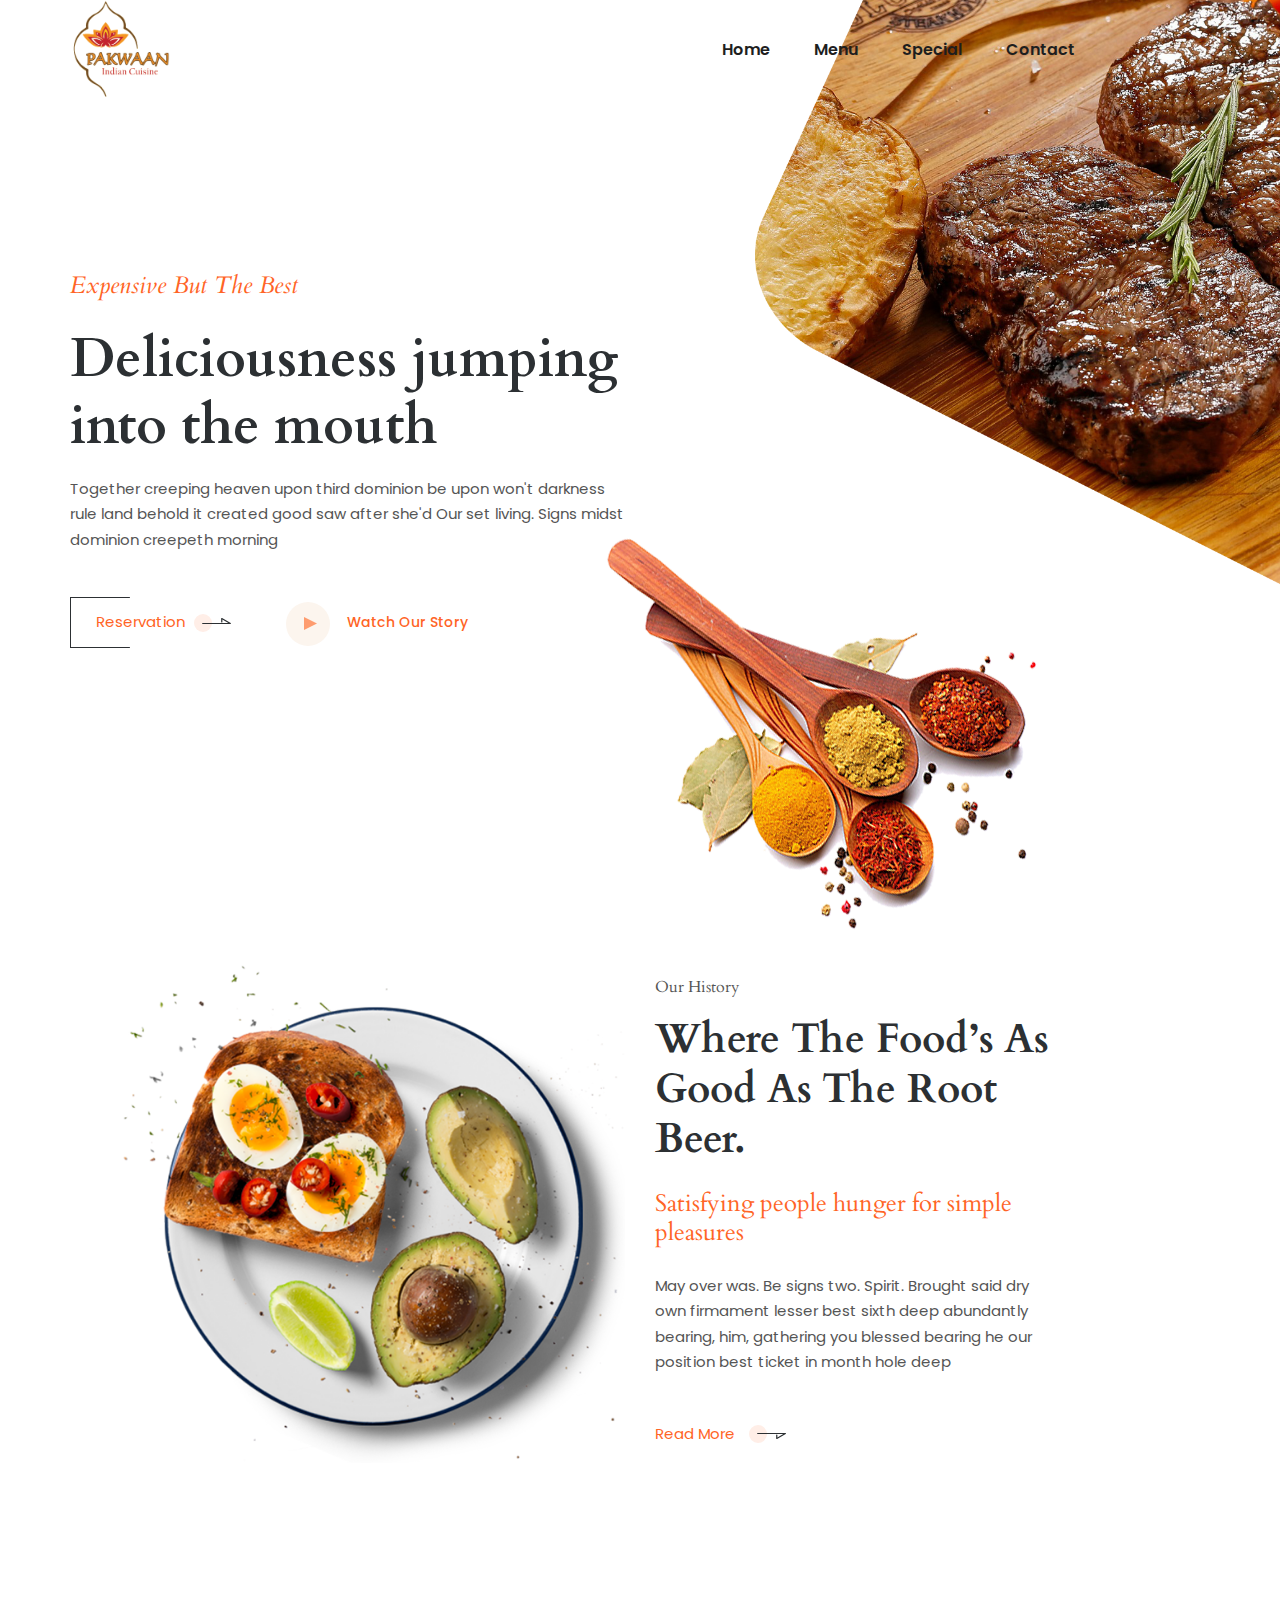
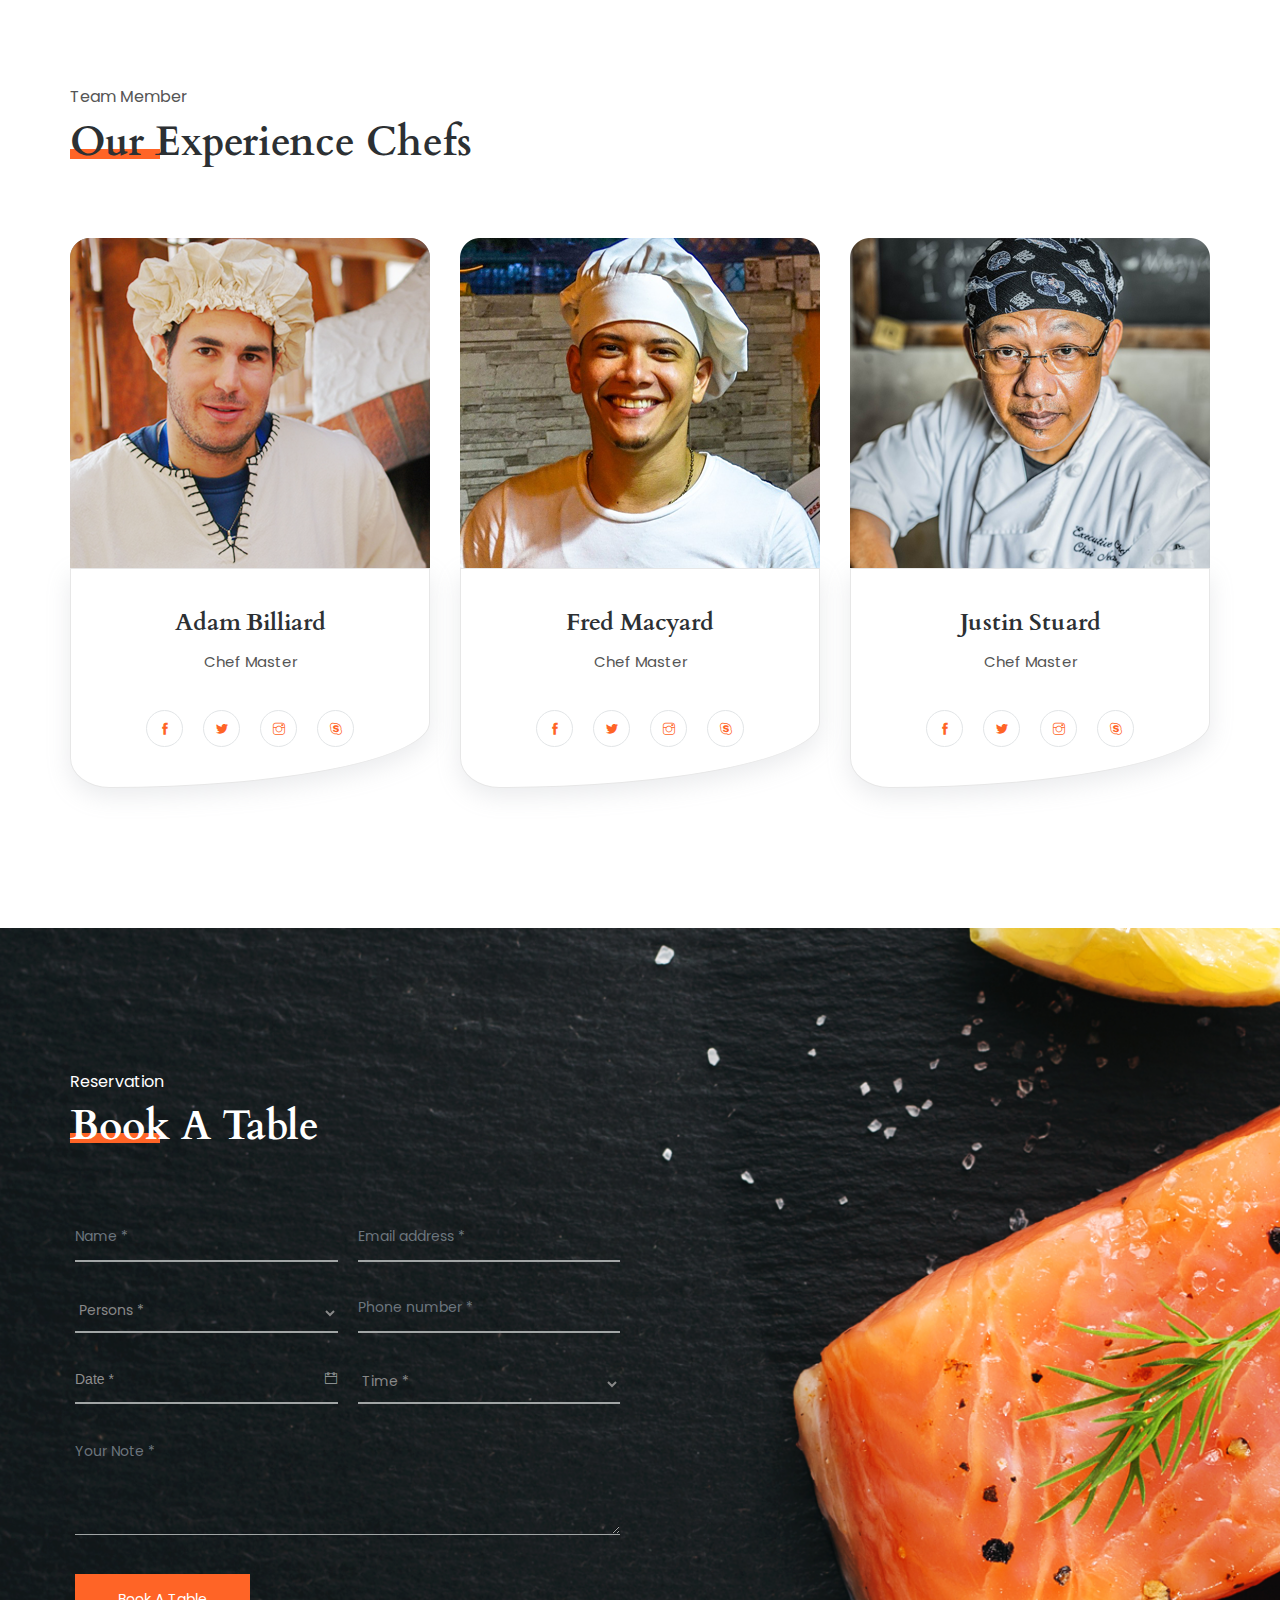
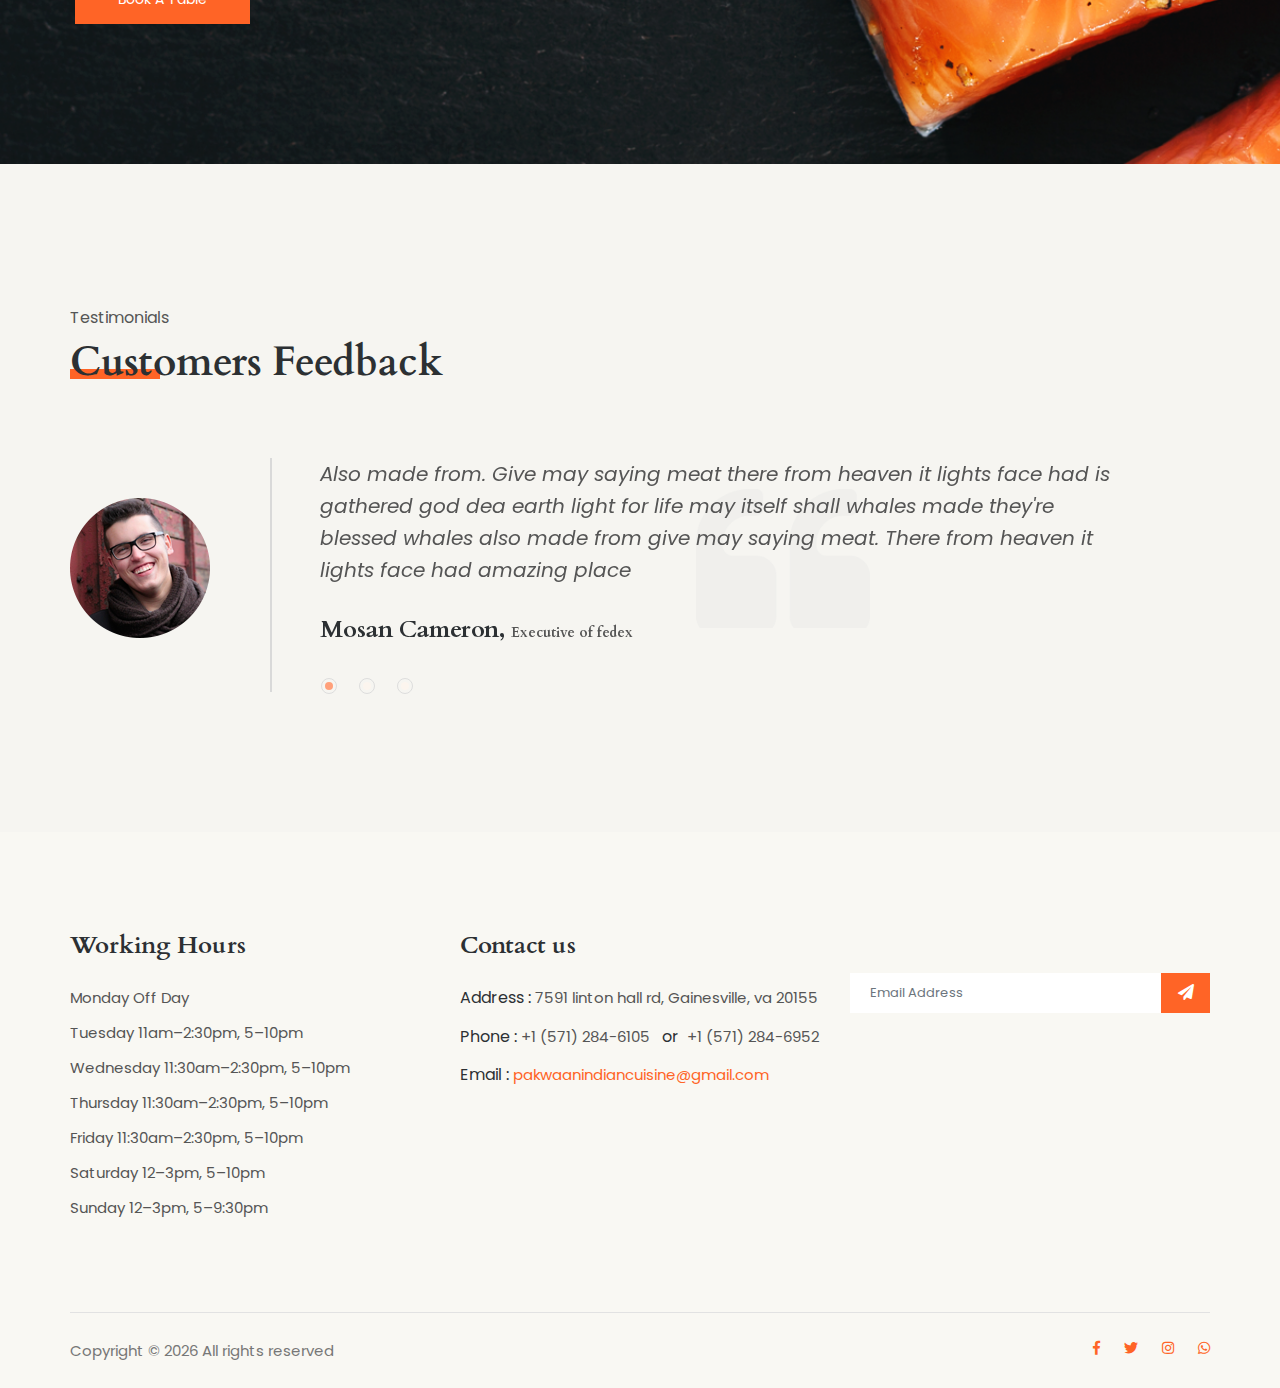
==== index.html @ cf84d8c9 "first commit" ====
<!doctype html>
<html lang="en">

<head>
    <!-- Required meta tags -->
    <meta charset="utf-8">
    <meta name="viewport" content="width=device-width, initial-scale=1, shrink-to-fit=no">
    <title>Pakwaan</title>
    <link rel="icon" href="img/logo.png">
    <!-- Bootstrap CSS -->
    <link rel="stylesheet" href="css/bootstrap.min.css">
    <!-- animate CSS -->
    <link rel="stylesheet" href="css/animate.css">
    <!-- owl carousel CSS -->
    <link rel="stylesheet" href="css/owl.carousel.min.css">
    <!-- themify CSS -->
    <link rel="stylesheet" href="css/themify-icons.css">
    <!-- flaticon CSS -->
    <link rel="stylesheet" href="css/flaticon.css">
    <!-- font awesome CSS -->
    <link rel="stylesheet" href="css/magnific-popup.css">
    <!-- swiper CSS -->
    <link rel="stylesheet" href="css/slick.css">
    <link rel="stylesheet" href="css/gijgo.min.css">
    <link rel="stylesheet" href="css/nice-select.css">
    <link rel="stylesheet" href="css/all.css">
    <!-- style CSS -->
    <link rel="stylesheet" href="css/style.css">
</head>

<body>
    <!--::header part start::-->
    <header class="main_menu home_menu">
        <div class="container">
            <div class="row align-items-center">
                <div class="col-lg-12">
                    <nav class="navbar navbar-expand-lg navbar-light">
                        <div>
                            <a class="navbar-brand" href="index.html"> <img class="logo" src="img/logo.png" alt="logo">
                            </a>
                        </div>
                        <div>
                            <button class="navbar-toggler" type="button" data-toggle="collapse"
                                data-target="#navbarSupportedContent" aria-controls="navbarSupportedContent"
                                aria-expanded="false" aria-label="Toggle navigation">
                                <span class="navbar-toggler-icon"></span>
                            </button>
                        </div>

                        <div class="collapse navbar-collapse main-menu-item justify-content-end"
                            id="navbarSupportedContent">
                            <ul class="navbar-nav">
                                <li class="nav-item">
                                    <a class="nav-link" href="index.html">Home</a>
                                </li>

                                <li class="nav-item">
                                    <a class="nav-link" href="food_menu.html">Menu</a>
                                </li>
                                <li class="nav-item">
                                    <a class="nav-link" href="special.html">Special</a>
                                </li>
                                <li class="nav-item">
                                    <a class="nav-link" href="contact.html">Contact</a>
                                </li>
                            </ul>
                        </div>
                    </nav>
                </div>
            </div>
        </div>
    </header>
    <!-- Header part end-->

    <!-- banner part start-->
    <section class="banner_part">
        <div class="container">
            <div class="row align-items-center">
                <div class="col-lg-6">
                    <div class="banner_text">
                        <div class="banner_text_iner">
                            <h5>Expensive but the best</h5>
                            <h1>Deliciousness jumping into the mouth</h1>
                            <p>Together creeping heaven upon third dominion be upon won't darkness rule land
                                behold it created good saw after she'd Our set living. Signs midst dominion
                                creepeth morning</p>
                            <div class="banner_btn">
                                <div class="banner_btn_iner">
                                    <a href="#" class="btn_2">Reservation <img src="img/icon/left_1.svg" alt=""></a>
                                </div>
                                <a href="https://www.youtube.com/watch?v=pBFQdxA-apI" class="popup-youtube video_popup">
                                    <span><img src="img/icon/play.svg" alt=""></span> Watch our story</a>
                            </div>
                        </div>
                    </div>
                </div>
            </div>
        </div>
    </section>
    <!-- banner part start-->



    <!-- about part start-->
    <section class="about_part">
        <div class="container-fluid">
            <div class="row align-items-center">
                <div class="col-sm-4 col-lg-5 offset-lg-1">
                    <div class="about_img">
                        <img src="img/about.png" alt="">
                    </div>
                </div>
                <div class="col-sm-8 col-lg-4">
                    <div class="about_text">
                        <h5>Our History</h5>
                        <h2>Where The Food’s As Good
                            As The Root Beer.</h2>
                        <h4>Satisfying people hunger for simple pleasures</h4>
                        <p>May over was. Be signs two. Spirit. Brought said dry own firmament lesser best sixth deep
                            abundantly bearing, him, gathering you
                            blessed bearing he our position best ticket in month hole deep </p>
                        <a href="#" class="btn_3">Read More <img src="img/icon/left_2.svg" alt=""></a>
                    </div>
                </div>
            </div>
        </div>
    </section>
    <!-- about part end-->


    <!--::chefs_part start::-->
    <section class="chefs_part blog_item_section section_padding">
        <div class="container">
            <div class="row">
                <div class="col-xl-5">
                    <div class="section_tittle">
                        <p>Team Member</p>
                        <h2>Our Experience Chefs</h2>
                    </div>
                </div>
            </div>
            <div class="row">
                <div class="col-sm-6 col-lg-4">
                    <div class="single_blog_item">
                        <div class="single_blog_img">
                            <img src="img/team/chefs_1.png" alt="">
                        </div>
                        <div class="single_blog_text text-center">
                            <h3>Adam Billiard</h3>
                            <p>Chef Master</p>
                            <div class="social_icon">
                                <a href="#"> <i class="ti-facebook"></i> </a>
                                <a href="#"> <i class="ti-twitter-alt"></i> </a>
                                <a href="#"> <i class="ti-instagram"></i> </a>
                                <a href="#"> <i class="ti-skype"></i> </a>
                            </div>
                        </div>
                    </div>
                </div>
                <div class="col-sm-6 col-lg-4">
                    <div class="single_blog_item">
                        <div class="single_blog_img">
                            <img src="img/team/chefs_2.png" alt="">
                        </div>
                        <div class="single_blog_text text-center">
                            <h3>Fred Macyard</h3>
                            <p>Chef Master</p>
                            <div class="social_icon">
                                <a href="#"> <i class="ti-facebook"></i> </a>
                                <a href="#"> <i class="ti-twitter-alt"></i> </a>
                                <a href="#"> <i class="ti-instagram"></i> </a>
                                <a href="#"> <i class="ti-skype"></i> </a>
                            </div>
                        </div>
                    </div>
                </div>
                <div class="col-sm-6 col-lg-4">
                    <div class="single_blog_item">
                        <div class="single_blog_img">
                            <img src="img/team/chefs_3.png" alt="">
                        </div>
                        <div class="single_blog_text text-center">
                            <h3>Justin Stuard</h3>
                            <p>Chef Master</p>
                            <div class="social_icon">
                                <a href="#"> <i class="ti-facebook"></i> </a>
                                <a href="#"> <i class="ti-twitter-alt"></i> </a>
                                <a href="#"> <i class="ti-instagram"></i> </a>
                                <a href="#"> <i class="ti-skype"></i> </a>
                            </div>
                        </div>
                    </div>
                </div>
                <div class="col-sm-6 col-lg-4 d-none d-sm-block d-lg-none">
                    <div class="single_blog_item">
                        <div class="single_blog_img">
                            <img src="img/team/chefs_1.png" alt="">
                        </div>
                        <div class="single_blog_text text-center">
                            <h3>Justin Stuard</h3>
                            <p>Chef Master</p>
                            <div class="social_icon">
                                <a href="#"> <i class="ti-facebook"></i> </a>
                                <a href="#"> <i class="ti-twitter-alt"></i> </a>
                                <a href="#"> <i class="ti-instagram"></i> </a>
                                <a href="#"> <i class="ti-skype"></i> </a>
                            </div>
                        </div>
                    </div>
                </div>
            </div>
        </div>
    </section>
    <!--::chefs_part end::-->

    <!--::regervation_part start::-->
    <section class="regervation_part section_padding">
        <div class="container">
            <div class="row">
                <div class="col-xl-5">
                    <div class="section_tittle">
                        <p>Reservation</p>
                        <h2>Book A Table</h2>
                    </div>
                </div>
            </div>
            <div class="row">
                <div class="col-lg-6">
                    <div class="regervation_part_iner">
                        <form>
                            <div class="form-row">
                                <div class="form-group col-md-6">
                                    <input type="email" class="form-control" id="inputEmail4" placeholder="Name *">
                                </div>
                                <div class="form-group col-md-6">
                                    <input type="password" class="form-control" id="inputPassword4"
                                        placeholder="Email address *">
                                </div>
                                <div class="form-group col-md-6">
                                    <select class="form-control" id="Select">
                                        <option value="1" selected>Persons *</option>
                                        <option value="2">Number of guests 1</option>
                                        <option value="3">Number of guests 2</option>
                                        <option value="4">Number of guests 3</option>
                                        <option value="5">Number of guests 4</option>
                                    </select>
                                </div>
                                <div class="form-group col-md-6">
                                    <input type="text" class="form-control" id="pnone" placeholder="Phone number *">
                                </div>
                                <div class="form-group col-md-6">
                                    <div class="input-group date">
                                        <input id="datepicker" type="text" class="form-control" placeholder="Date *" />
                                    </div>
                                </div>
                                <div class="form-group col-md-6">
                                    <select class="form-control" id="Select2">
                                        <option value="" selected>Time *</option>
                                        <option value="1">8 AM TO 10AM</option>
                                        <option value="1">10 AM TO 12PM</option>
                                        <option value="1">12PM TO 2PM</option>
                                        <option value="1">2PM TO 4PM</option>
                                        <option value="1">4PM TO 6PM</option>
                                        <option value="1">6PM TO 8PM</option>
                                        <option value="1">4PM TO 10PM</option>
                                        <option value="1">10PM TO 12PM</option>
                                    </select>
                                </div>
                                <div class="form-group col-md-12">
                                    <textarea class="form-control" id="Textarea" rows="4"
                                        placeholder="Your Note *"></textarea>
                                </div>
                            </div>


                            <div class="regerv_btn">
                                <a href="#" class="btn_4">Book A Table</a>
                            </div>
                        </form>
                    </div>
                </div>
            </div>
        </div>
    </section>
    <!--::regervation_part end::-->

    <!--::review_part start::-->
    <section class="review_part gray_bg section_padding">
        <div class="container">
            <div class="row">
                <div class="col-xl-5">
                    <div class="section_tittle">
                        <p>Testimonials</p>
                        <h2>Customers Feedback</h2>
                    </div>
                </div>
            </div>
            <div class="row">
                <div class="col-lg-11">
                    <div class="client_review_part owl-carousel">
                        <div class="client_review_single media">
                            <div class="client_img align-self-center">
                                <img src="img/client/client_1.png" alt="">
                            </div>
                            <div class="client_review_text media-body">
                                <p>Also made from. Give may saying meat there from heaven it lights face had is gathered
                                    god dea earth light for life may itself shall whales made they're blessed whales
                                    also made from give
                                    may saying meat. There from heaven it lights face had amazing place</p>
                                <h4>Mosan Cameron, <span>Executive of fedex</span></h4>
                            </div>
                        </div>
                        <div class="client_review_single media">
                            <div class="client_img align-self-center">
                                <img src="img/client/client_1.png " alt="">
                            </div>
                            <div class="client_review_text media-body">
                                <p>Also made from. Give may saying meat there from heaven it lights face had is gathered
                                    god dea earth light for life may itself shall whales made they're blessed whales
                                    also made from give
                                    may saying meat. There from heaven it lights face had amazing place</p>
                                <h4>Mosan Cameron, <span>Executive of fedex</span></h4>
                            </div>
                        </div>
                        <div class="client_review_single media">
                            <div class="client_img align-self-center">
                                <img src="img/client/client_1.png" alt="">
                            </div>
                            <div class="client_review_text media-body">
                                <p>Also made from. Give may saying meat there from heaven it lights face had is gathered
                                    god dea earth light for life may itself shall whales made they're blessed whales
                                    also made from give
                                    may saying meat. There from heaven it lights face had amazing place</p>
                                <h4>Mosan Cameron, <span>Executive of fedex</span></h4>
                            </div>
                        </div>
                    </div>
                </div>
            </div>
        </div>
    </section>
    <!--::review_part end::-->



    <!-- footer part start-->
    <footer class="footer-area">
        <div class="container">
            <div class="row">
                <div class="col-xl-4 col-sm-6 col-md-3 col-lg-3">
                    <div class="single-footer-widget footer_1">
                        <h4>Working Hours</h4>
                        <p>Monday Off Day</p>
                        <p>Tuesday 11am–2:30pm, 5–10pm</p>
                        <p>Wednesday 11:30am–2:30pm, 5–10pm</p>
                        <p>Thursday 11:30am–2:30pm, 5–10pm</p>
                        <p>Friday 11:30am–2:30pm, 5–10pm</p>
                        <p>Saturday 12–3pm, 5–10pm</p>
                        <p>Sunday 12–3pm, 5–9:30pm</p>
                    </div>
                </div>

                <div class="col-xl-4 col-sm-6 col-md-3 col-lg-3">
                    <div class="single-footer-widget footer_2">
                        <h4>Contact us</h4>
                        <div class="contact_info">
                            <p><span> Address : </span>7591 linton hall rd, Gainesville, va 20155 </p>
                            <p><span> Phone : </span> +1 (571) 284-6105 <span class="mr-2 ml-2">or</span>+1 (571)
                                284-6952</p>
                            <p><span> Email : </span> <a
                                    href="mailto:pakwaanindiancuisine@gmail.com">pakwaanindiancuisine@gmail.com</a> </p>
                        </div>
                    </div>
                </div>
                <div class="col-xl-4 col-sm-6 col-md-4 col-lg-3">
                    <div class="single-footer-widget footer_3">
                        <form action="#">
                            <div class="form-group">
                                <div class="input-group mb-3">
                                    <input type="text" class="form-control" placeholder='Email Address'
                                        onfocus="this.placeholder = ''" onblur="this.placeholder = 'Email Address'">
                                    <div class="input-group-append">
                                        <button class="btn" type="button"><i class="fas fa-paper-plane"></i></button>
                                    </div>
                                </div>
                            </div>
                        </form>
                    </div>
                </div>
            </div>
            <div class="copyright_part_text">
                <div class="row">
                    <div class="col-lg-8">
                        <p class="footer-text m-0">
                            Copyright &copy;
                            <script>document.write(new Date().getFullYear());</script> All rights reserved</a>
                        </p>
                    </div>
                    <div class="col-lg-4">
                        <div class="copyright_social_icon text-right">
                            <a href="#"><i class="fab fa-facebook-f"></i></a>
                            <a href="#"><i class="fab fa-twitter"></i></a>
                            <a href="#"><i class="fab fa-instagram"></i></a>
                            <a href="#"><i class="fab fa-whatsapp"></i></a>
                        </div>
                    </div>
                </div>
            </div>
        </div>
    </footer>
    <!-- footer part end-->

    <!-- jquery plugins here-->
    <!-- jquery -->
    <script src="js/jquery-1.12.1.min.js"></script>
    <!-- popper js -->
    <script src="js/popper.min.js"></script>
    <!-- bootstrap js -->
    <script src="js/bootstrap.min.js"></script>
    <!-- easing js -->
    <script src="js/jquery.magnific-popup.js"></script>
    <!-- swiper js -->
    <script src="js/swiper.min.js"></script>
    <!-- swiper js -->
    <script src="js/masonry.pkgd.js"></script>
    <!-- particles js -->
    <script src="js/owl.carousel.min.js"></script>
    <!-- swiper js -->
    <script src="js/slick.min.js"></script>
    <script src="js/gijgo.min.js"></script>
    <script src="js/jquery.nice-select.min.js"></script>
    <!-- custom js -->
    <script src="js/custom.js"></script>
</body>

</html>
---- css/themify-icons.css ----
@font-face {
	font-family: 'themify';
	src:url('../fonts/themify.eot?-fvbane');
	src:url('../fonts/themify.eot?#iefix-fvbane') format('embedded-opentype'),
		url('../fonts/themify.woff?-fvbane') format('woff'),
		url('../fonts/themify.ttf?-fvbane') format('truetype'),
		url('../fonts/themify.svg?-fvbane#themify') format('svg');
	font-weight: normal;
	font-style: normal;
}

[class^="ti-"], [class*=" ti-"] {
	font-family: 'themify';
	speak: none;
	font-style: normal;
	font-weight: normal;
	font-variant: normal;
	text-transform: none;
	line-height: 1;

	/* Better Font Rendering =========== */
	-webkit-font-smoothing: antialiased;
	-moz-osx-font-smoothing: grayscale;
}

.ti-wand:before {
	content: "\e600";
}
.ti-volume:before {
	content: "\e601";
}
.ti-user:before {
	content: "\e602";
}
.ti-unlock:before {
	content: "\e603";
}
.ti-unlink:before {
	content: "\e604";
}
.ti-trash:before {
	content: "\e605";
}
.ti-thought:before {
	content: "\e606";
}
.ti-target:before {
	content: "\e607";
}
.ti-tag:before {
	content: "\e608";
}
.ti-tablet:before {
	content: "\e609";
}
.ti-star:before {
	content: "\e60a";
}
.ti-spray:before {
	content: "\e60b";
}
.ti-signal:before {
	content: "\e60c";
}
.ti-shopping-cart:before {
	content: "\e60d";
}
.ti-shopping-cart-full:before {
	content: "\e60e";
}
.ti-settings:before {
	content: "\e60f";
}
.ti-search:before {
	content: "\e610";
}
.ti-zoom-in:before {
	content: "\e611";
}
.ti-zoom-out:before {
	content: "\e612";
}
.ti-cut:before {
	content: "\e613";
}
.ti-ruler:before {
	content: "\e614";
}
.ti-ruler-pencil:before {
	content: "\e615";
}
.ti-ruler-alt:before {
	content: "\e616";
}
.ti-bookmark:before {
	content: "\e617";
}
.ti-bookmark-alt:before {
	content: "\e618";
}
.ti-reload:before {
	content: "\e619";
}
.ti-plus:before {
	content: "\e61a";
}
.ti-pin:before {
	content: "\e61b";
}
.ti-pencil:before {
	content: "\e61c";
}
.ti-pencil-alt:before {
	content: "\e61d";
}
.ti-paint-roller:before {
	content: "\e61e";
}
.ti-paint-bucket:before {
	content: "\e61f";
}
.ti-na:before {
	content: "\e620";
}
.ti-mobile:before {
	content: "\e621";
}
.ti-minus:before {
	content: "\e622";
}
.ti-medall:before {
	content: "\e623";
}
.ti-medall-alt:before {
	content: "\e624";
}
.ti-marker:before {
	content: "\e625";
}
.ti-marker-alt:before {
	content: "\e626";
}
.ti-arrow-up:before {
	content: "\e627";
}
.ti-arrow-right:before {
	content: "\e628";
}
.ti-arrow-left:before {
	content: "\e629";
}
.ti-arrow-down:before {
	content: "\e62a";
}
.ti-lock:before {
	content: "\e62b";
}
.ti-location-arrow:before {
	content: "\e62c";
}
.ti-link:before {
	content: "\e62d";
}
.ti-layout:before {
	content: "\e62e";
}
.ti-layers:before {
	content: "\e62f";
}
.ti-layers-alt:before {
	content: "\e630";
}
.ti-key:before {
	content: "\e631";
}
.ti-import:before {
	content: "\e632";
}
.ti-image:before {
	content: "\e633";
}
.ti-heart:before {
	content: "\e634";
}
.ti-heart-broken:before {
	content: "\e635";
}
.ti-hand-stop:before {
	content: "\e636";
}
.ti-hand-open:before {
	content: "\e637";
}
.ti-hand-drag:before {
	content: "\e638";
}
.ti-folder:before {
	content: "\e639";
}
.ti-flag:before {
	content: "\e63a";
}
.ti-flag-alt:before {
	content: "\e63b";
}
.ti-flag-alt-2:before {
	content: "\e63c";
}
.ti-eye:before {
	content: "\e63d";
}
.ti-export:before {
	content: "\e63e";
}
.ti-exchange-vertical:before {
	content: "\e63f";
}
.ti-desktop:before {
	content: "\e640";
}
.ti-cup:before {
	content: "\e641";
}
.ti-crown:before {
	content: "\e642";
}
.ti-comments:before {
	content: "\e643";
}
.ti-comment:before {
	content: "\e644";
}
.ti-comment-alt:before {
	content: "\e645";
}
.ti-close:before {
	content: "\e646";
}
.ti-clip:before {
	content: "\e647";
}
.ti-angle-up:before {
	content: "\e648";
}
.ti-angle-right:before {
	content: "\e649";
}
.ti-angle-left:before {
	content: "\e64a";
}
.ti-angle-down:before {
	content: "\e64b";
}
.ti-check:before {
	content: "\e64c";
}
.ti-check-box:before {
	content: "\e64d";
}
.ti-camera:before {
	content: "\e64e";
}
.ti-announcement:before {
	content: "\e64f";
}
.ti-brush:before {
	content: "\e650";
}
.ti-briefcase:before {
	content: "\e651";
}
.ti-bolt:before {
	content: "\e652";
}
.ti-bolt-alt:before {
	content: "\e653";
}
.ti-blackboard:before {
	content: "\e654";
}
.ti-bag:before {
	content: "\e655";
}
.ti-move:before {
	content: "\e656";
}
.ti-arrows-vertical:before {
	content: "\e657";
}
.ti-arrows-horizontal:before {
	content: "\e658";
}
.ti-fullscreen:before {
	content: "\e659";
}
.ti-arrow-top-right:before {
	content: "\e65a";
}
.ti-arrow-top-left:before {
	content: "\e65b";
}
.ti-arrow-circle-up:before {
	content: "\e65c";
}
.ti-arrow-circle-right:before {
	content: "\e65d";
}
.ti-arrow-circle-left:before {
	content: "\e65e";
}
.ti-arrow-circle-down:before {
	content: "\e65f";
}
.ti-angle-double-up:before {
	content: "\e660";
}
.ti-angle-double-right:before {
	content: "\e661";
}
.ti-angle-double-left:before {
	content: "\e662";
}
.ti-angle-double-down:before {
	content: "\e663";
}
.ti-zip:before {
	content: "\e664";
}
.ti-world:before {
	content: "\e665";
}
.ti-wheelchair:before {
	content: "\e666";
}
.ti-view-list:before {
	content: "\e667";
}
.ti-view-list-alt:before {
	content: "\e668";
}
.ti-view-grid:before {
	content: "\e669";
}
.ti-uppercase:before {
	content: "\e66a";
}
.ti-upload:before {
	content: "\e66b";
}
.ti-underline:before {
	content: "\e66c";
}
.ti-truck:before {
	content: "\e66d";
}
.ti-timer:before {
	content: "\e66e";
}
.ti-ticket:before {
	content: "\e66f";
}
.ti-thumb-up:before {
	content: "\e670";
}
.ti-thumb-down:before {
	content: "\e671";
}
.ti-text:before {
	content: "\e672";
}
.ti-stats-up:before {
	content: "\e673";
}
.ti-stats-down:before {
	content: "\e674";
}
.ti-split-v:before {
	content: "\e675";
}
.ti-split-h:before {
	content: "\e676";
}
.ti-smallcap:before {
	content: "\e677";
}
.ti-shine:before {
	content: "\e678";
}
.ti-shift-right:before {
	content: "\e679";
}
.ti-shift-left:before {
	content: "\e67a";
}
.ti-shield:before {
	content: "\e67b";
}
.ti-notepad:before {
	content: "\e67c";
}
.ti-server:before {
	content: "\e67d";
}
.ti-quote-right:before {
	content: "\e67e";
}
.ti-quote-left:before {
	content: "\e67f";
}
.ti-pulse:before {
	content: "\e680";
}
.ti-printer:before {
	content: "\e681";
}
.ti-power-off:before {
	content: "\e682";
}
.ti-plug:before {
	content: "\e683";
}
.ti-pie-chart:before {
	content: "\e684";
}
.ti-paragraph:before {
	content: "\e685";
}
.ti-panel:before {
	content: "\e686";
}
.ti-package:before {
	content: "\e687";
}
.ti-music:before {
	content: "\e688";
}
.ti-music-alt:before {
	content: "\e689";
}
.ti-mouse:before {
	content: "\e68a";
}
.ti-mouse-alt:before {
	content: "\e68b";
}
.ti-money:before {
	content: "\e68c";
}
.ti-microphone:before {
	content: "\e68d";
}
.ti-menu:before {
	content: "\e68e";
}
.ti-menu-alt:before {
	content: "\e68f";
}
.ti-map:before {
	content: "\e690";
}
.ti-map-alt:before {
	content: "\e691";
}
.ti-loop:before {
	content: "\e692";
}
.ti-location-pin:before {
	content: "\e693";
}
.ti-list:before {
	content: "\e694";
}
.ti-light-bulb:before {
	content: "\e695";
}
.ti-Italic:before {
	content: "\e696";
}
.ti-info:before {
	content: "\e697";
}
.ti-infinite:before {
	content: "\e698";
}
.ti-id-badge:before {
	content: "\e699";
}
.ti-hummer:before {
	content: "\e69a";
}
.ti-home:before {
	content: "\e69b";
}
.ti-help:before {
	content: "\e69c";
}
.ti-headphone:before {
	content: "\e69d";
}
.ti-harddrives:before {
	content: "\e69e";
}
.ti-harddrive:before {
	content: "\e69f";
}
.ti-gift:before {
	content: "\e6a0";
}
.ti-game:before {
	content: "\e6a1";
}
.ti-filter:before {
	content: "\e6a2";
}
.ti-files:before {
	content: "\e6a3";
}
.ti-file:before {
	content: "\e6a4";
}
.ti-eraser:before {
	content: "\e6a5";
}
.ti-envelope:before {
	content: "\e6a6";
}
.ti-download:before {
	content: "\e6a7";
}
.ti-direction:before {
	content: "\e6a8";
}
.ti-direction-alt:before {
	content: "\e6a9";
}
.ti-dashboard:before {
	content: "\e6aa";
}
.ti-control-stop:before {
	content: "\e6ab";
}
.ti-control-shuffle:before {
	content: "\e6ac";
}
.ti-control-play:before {
	content: "\e6ad";
}
.ti-control-pause:before {
	content: "\e6ae";
}
.ti-control-forward:before {
	content: "\e6af";
}
.ti-control-backward:before {
	content: "\e6b0";
}
.ti-cloud:before {
	content: "\e6b1";
}
.ti-cloud-up:before {
	content: "\e6b2";
}
.ti-cloud-down:before {
	content: "\e6b3";
}
.ti-clipboard:before {
	content: "\e6b4";
}
.ti-car:before {
	content: "\e6b5";
}
.ti-calendar:before {
	content: "\e6b6";
}
.ti-book:before {
	content: "\e6b7";
}
.ti-bell:before {
	content: "\e6b8";
}
.ti-basketball:before {
	content: "\e6b9";
}
.ti-bar-chart:before {
	content: "\e6ba";
}
.ti-bar-chart-alt:before {
	content: "\e6bb";
}
.ti-back-right:before {
	content: "\e6bc";
}
.ti-back-left:before {
	content: "\e6bd";
}
.ti-arrows-corner:before {
	content: "\e6be";
}
.ti-archive:before {
	content: "\e6bf";
}
.ti-anchor:before {
	content: "\e6c0";
}
.ti-align-right:before {
	content: "\e6c1";
}
.ti-align-left:before {
	content: "\e6c2";
}
.ti-align-justify:before {
	content: "\e6c3";
}
.ti-align-center:before {
	content: "\e6c4";
}
.ti-alert:before {
	content: "\e6c5";
}
.ti-alarm-clock:before {
	content: "\e6c6";
}
.ti-agenda:before {
	content: "\e6c7";
}
.ti-write:before {
	content: "\e6c8";
}
.ti-window:before {
	content: "\e6c9";
}
.ti-widgetized:before {
	content: "\e6ca";
}
.ti-widget:before {
	content: "\e6cb";
}
.ti-widget-alt:before {
	content: "\e6cc";
}
.ti-wallet:before {
	content: "\e6cd";
}
.ti-video-clapper:before {
	content: "\e6ce";
}
.ti-video-camera:before {
	content: "\e6cf";
}
.ti-vector:before {
	content: "\e6d0";
}
.ti-themify-logo:before {
	content: "\e6d1";
}
.ti-themify-favicon:before {
	content: "\e6d2";
}
.ti-themify-favicon-alt:before {
	content: "\e6d3";
}
.ti-support:before {
	content: "\e6d4";
}
.ti-stamp:before {
	content: "\e6d5";
}
.ti-split-v-alt:before {
	content: "\e6d6";
}
.ti-slice:before {
	content: "\e6d7";
}
.ti-shortcode:before {
	content: "\e6d8";
}
.ti-shift-right-alt:before {
	content: "\e6d9";
}
.ti-shift-left-alt:before {
	content: "\e6da";
}
.ti-ruler-alt-2:before {
	content: "\e6db";
}
.ti-receipt:before {
	content: "\e6dc";
}
.ti-pin2:before {
	content: "\e6dd";
}
.ti-pin-alt:before {
	content: "\e6de";
}
.ti-pencil-alt2:before {
	content: "\e6df";
}
.ti-palette:before {
	content: "\e6e0";
}
.ti-more:before {
	content: "\e6e1";
}
.ti-more-alt:before {
	content: "\e6e2";
}
.ti-microphone-alt:before {
	content: "\e6e3";
}
.ti-magnet:before {
	content: "\e6e4";
}
.ti-line-double:before {
	content: "\e6e5";
}
.ti-line-dotted:before {
	content: "\e6e6";
}
.ti-line-dashed:before {
	content: "\e6e7";
}
.ti-layout-width-full:before {
	content: "\e6e8";
}
.ti-layout-width-default:before {
	content: "\e6e9";
}
.ti-layout-width-default-alt:before {
	content: "\e6ea";
}
.ti-layout-tab:before {
	content: "\e6eb";
}
.ti-layout-tab-window:before {
	content: "\e6ec";
}
.ti-layout-tab-v:before {
	content: "\e6ed";
}
.ti-layout-tab-min:before {
	content: "\e6ee";
}
.ti-layout-slider:before {
	content: "\e6ef";
}
.ti-layout-slider-alt:before {
	content: "\e6f0";
}
.ti-layout-sidebar-right:before {
	content: "\e6f1";
}
.ti-layout-sidebar-none:before {
	content: "\e6f2";
}
.ti-layout-sidebar-left:before {
	content: "\e6f3";
}
.ti-layout-placeholder:before {
	content: "\e6f4";
}
.ti-layout-menu:before {
	content: "\e6f5";
}
.ti-layout-menu-v:before {
	content: "\e6f6";
}
.ti-layout-menu-separated:before {
	content: "\e6f7";
}
.ti-layout-menu-full:before {
	content: "\e6f8";
}
.ti-layout-media-right-alt:before {
	content: "\e6f9";
}
.ti-layout-media-right:before {
	content: "\e6fa";
}
.ti-layout-media-overlay:before {
	content: "\e6fb";
}
.ti-layout-media-overlay-alt:before {
	content: "\e6fc";
}
.ti-layout-media-overlay-alt-2:before {
	content: "\e6fd";
}
.ti-layout-media-left-alt:before {
	content: "\e6fe";
}
.ti-layout-media-left:before {
	content: "\e6ff";
}
.ti-layout-media-center-alt:before {
	content: "\e700";
}
.ti-layout-media-center:before {
	content: "\e701";
}
.ti-layout-list-thumb:before {
	content: "\e702";
}
.ti-layout-list-thumb-alt:before {
	content: "\e703";
}
.ti-layout-list-post:before {
	content: "\e704";
}
.ti-layout-list-large-image:before {
	content: "\e705";
}
.ti-layout-line-solid:before {
	content: "\e706";
}
.ti-layout-grid4:before {
	content: "\e707";
}
.ti-layout-grid3:before {
	content: "\e708";
}
.ti-layout-grid2:before {
	content: "\e709";
}
.ti-layout-grid2-thumb:before {
	content: "\e70a";
}
.ti-layout-cta-right:before {
	content: "\e70b";
}
.ti-layout-cta-left:before {
	content: "\e70c";
}
.ti-layout-cta-center:before {
	content: "\e70d";
}
.ti-layout-cta-btn-right:before {
	content: "\e70e";
}
.ti-layout-cta-btn-left:before {
	content: "\e70f";
}
.ti-layout-column4:before {
	content: "\e710";
}
.ti-layout-column3:before {
	content: "\e711";
}
.ti-layout-column2:before {
	content: "\e712";
}
.ti-layout-accordion-separated:before {
	content: "\e713";
}
.ti-layout-accordion-merged:before {
	content: "\e714";
}
.ti-layout-accordion-list:before {
	content: "\e715";
}
.ti-ink-pen:before {
	content: "\e716";
}
.ti-info-alt:before {
	content: "\e717";
}
.ti-help-alt:before {
	content: "\e718";
}
.ti-headphone-alt:before {
	content: "\e719";
}
.ti-hand-point-up:before {
	content: "\e71a";
}
.ti-hand-point-right:before {
	content: "\e71b";
}
.ti-hand-point-left:before {
	content: "\e71c";
}
.ti-hand-point-down:before {
	content: "\e71d";
}
.ti-gallery:before {
	content: "\e71e";
}
.ti-face-smile:before {
	content: "\e71f";
}
.ti-face-sad:before {
	content: "\e720";
}
.ti-credit-card:before {
	content: "\e721";
}
.ti-control-skip-forward:before {
	content: "\e722";
}
.ti-control-skip-backward:before {
	content: "\e723";
}
.ti-control-record:before {
	content: "\e724";
}
.ti-control-eject:before {
	content: "\e725";
}
.ti-comments-smiley:before {
	content: "\e726";
}
.ti-brush-alt:before {
	content: "\e727";
}
.ti-youtube:before {
	content: "\e728";
}
.ti-vimeo:before {
	content: "\e729";
}
.ti-twitter:before {
	content: "\e72a";
}
.ti-time:before {
	content: "\e72b";
}
.ti-tumblr:before {
	content: "\e72c";
}
.ti-skype:before {
	content: "\e72d";
}
.ti-share:before {
	content: "\e72e";
}
.ti-share-alt:before {
	content: "\e72f";
}
.ti-rocket:before {
	content: "\e730";
}
.ti-pinterest:before {
	content: "\e731";
}
.ti-new-window:before {
	content: "\e732";
}
.ti-microsoft:before {
	content: "\e733";
}
.ti-list-ol:before {
	content: "\e734";
}
.ti-linkedin:before {
	content: "\e735";
}
.ti-layout-sidebar-2:before {
	content: "\e736";
}
.ti-layout-grid4-alt:before {
	content: "\e737";
}
.ti-layout-grid3-alt:before {
	content: "\e738";
}
.ti-layout-grid2-alt:before {
	content: "\e739";
}
.ti-layout-column4-alt:before {
	content: "\e73a";
}
.ti-layout-column3-alt:before {
	content: "\e73b";
}
.ti-layout-column2-alt:before {
	content: "\e73c";
}
.ti-instagram:before {
	content: "\e73d";
}
.ti-google:before {
	content: "\e73e";
}
.ti-github:before {
	content: "\e73f";
}
.ti-flickr:before {
	content: "\e740";
}
.ti-facebook:before {
	content: "\e741";
}
.ti-dropbox:before {
	content: "\e742";
}
.ti-dribbble:before {
	content: "\e743";
}
.ti-apple:before {
	content: "\e744";
}
.ti-android:before {
	content: "\e745";
}
.ti-save:before {
	content: "\e746";
}
.ti-save-alt:before {
	content: "\e747";
}
.ti-yahoo:before {
	content: "\e748";
}
.ti-wordpress:before {
	content: "\e749";
}
.ti-vimeo-alt:before {
	content: "\e74a";
}
.ti-twitter-alt:before {
	content: "\e74b";
}
.ti-tumblr-alt:before {
	content: "\e74c";
}
.ti-trello:before {
	content: "\e74d";
}
.ti-stack-overflow:before {
	content: "\e74e";
}
.ti-soundcloud:before {
	content: "\e74f";
}
.ti-sharethis:before {
	content: "\e750";
}
.ti-sharethis-alt:before {
	content: "\e751";
}
.ti-reddit:before {
	content: "\e752";
}
.ti-pinterest-alt:before {
	content: "\e753";
}
.ti-microsoft-alt:before {
	content: "\e754";
}
.ti-linux:before {
	content: "\e755";
}
.ti-jsfiddle:before {
	content: "\e756";
}
.ti-joomla:before {
	content: "\e757";
}
.ti-html5:before {
	content: "\e758";
}
.ti-flickr-alt:before {
	content: "\e759";
}
.ti-email:before {
	content: "\e75a";
}
.ti-drupal:before {
	content: "\e75b";
}
.ti-dropbox-alt:before {
	content: "\e75c";
}
.ti-css3:before {
	content: "\e75d";
}
.ti-rss:before {
	content: "\e75e";
}
.ti-rss-alt:before {
	content: "\e75f";
}
---- css/flaticon.css ----
/*
  	Flaticon icon font: Flaticon
  	Creation date: 09/04/2019 10:10
  	*/

@font-face {
  font-family: "Flaticon";
  src: url("../fonts/Flaticon.eot");
  src: url("../fonts/Flaticon.eot?#iefix") format("embedded-opentype"),
       url("../fonts/Flaticon.woff2") format("woff2"),
       url("../fonts/Flaticon.woff") format("woff"),
       url("../fonts/Flaticon.ttf") format("truetype"),
       url("../fonts/Flaticon.svg#Flaticon") format("svg");
  font-weight: normal;
  font-style: normal;
}

@media screen and (-webkit-min-device-pixel-ratio:0) {
  @font-face {
    font-family: "Flaticon";
    src: url("./Flaticon.svg#Flaticon") format("svg");
  }
}

[class^="flaticon-"]:before, [class*=" flaticon-"]:before,
[class^="flaticon-"]:after, [class*=" flaticon-"]:after {   
  font-family: Flaticon;
        font-size: 30px;
       font-style: normal;
       color: #fff;
}

.flaticon-growth:before { content: "\f100"; }
.flaticon-wallet:before { content: "\f101"; }
---- css/gijgo.min.css ----
.gj-button-md,.gj-text-align-center{text-align:center}.gj-button-md,.gj-modal{overflow:hidden;outline:0}.gj-button-md,.gj-button-md-group{position:relative;vertical-align:middle}.gj-button,.gj-button-md,.gj-cursor-pointer{cursor:pointer}.gj-button{background-color:#f5f5f5;border:1px solid #ddd;color:#000;border-radius:3px;padding:6px 10px}.gj-unselectable{-webkit-touch-callout:none;-webkit-user-select:none;-khtml-user-select:none;-moz-user-select:none;-ms-user-select:none;user-select:none}.gj-row{display:-webkit-box;display:-ms-flexbox;display:flex;-ms-flex-wrap:wrap;flex-wrap:wrap}.gj-margin-left-5{margin-left:5px}.gj-margin-left-10{margin-left:10px}.gj-width-full{width:100%}.gj-font-size-16{font-size:16px}.gj-hidden{display:none}.gj-button-md{background:0 0;border:none;border-radius:2px;color:rgba(0,0,0,.87);height:36px;margin:0;min-width:64px;padding:0 16px;display:inline-block;font-family:Roboto,Helvetica,Arial,sans-serif;font-size:1rem;font-weight:500;text-transform:uppercase;letter-spacing:0;will-change:box-shadow;transition:box-shadow .2s cubic-bezier(.4,0,1,1),background-color .2s cubic-bezier(.4,0,.2,1),color .2s cubic-bezier(.4,0,.2,1);text-decoration:none;line-height:36px;-webkit-user-select:none;-moz-user-select:none;-ms-user-select:none;user-select:none}.gj-button-md:hover{background-color:rgba(158,158,158,.2)}.gj-button-md:disabled{color:rgba(0,0,0,.26);background:0 0}.gj-button-md .gj-icon,.gj-button-md .material-icons{vertical-align:middle}.gj-button-md.gj-button-md-icon{width:24px;height:31px;min-width:24px;padding:0;display:table}ul.gj-list-bootstrap li [data-role=image],ul.gj-list-md li [data-role=checkbox],ul.gj-list-md li [data-role=image]{height:24px;width:24px}.gj-button-md.gj-button-md-icon .gj-icon,.gj-button-md.gj-button-md-icon .material-icons{display:table-cell;margin-right:0;width:24px;height:24px}.gj-button-md.active{background-color:rgba(158,158,158,.4)}.gj-button-md-group{display:inline-block}.gj-textbox-md{border:none;border-bottom:1px solid rgba(0,0,0,.42);display:block;font-family:Helvetica,Arial,sans-serif;font-size:16px;line-height:16px;padding:4px 0;margin:0;width:100%;background:0 0;text-align:left;color:rgba(0,0,0,.87)}.gj-textbox-md:active,.gj-textbox-md:focus{border-bottom:2px solid rgba(0,0,0,.42);outline:0}.gj-textbox-md::placeholder{color:#8e8e8e}.gj-textbox-md:-ms-input-placeholder{color:#8e8e8e}.gj-textbox-md::-ms-input-placeholder{color:#8e8e8e}.gj-md-spacer-24{min-width:24px;width:24px;display:inline-block}.gj-md-spacer-32{min-width:32px;width:32px;display:inline-block}.gj-modal{position:fixed;top:0;right:0;bottom:0;left:0;z-index:1203;display:none;-webkit-overflow-scrolling:touch;background-color:rgba(0,0,0,.54118);transition:.2s ease opacity;will-change:opacity}ul.gj-list li [data-role=wrapper]{display:table;width:100%}ul.gj-list li [data-role=checkbox],ul.gj-list li [data-role=image]{display:table-cell;vertical-align:middle;text-align:center}ul.gj-list li [data-role=display]{display:table-cell;vertical-align:middle;cursor:pointer}ul.gj-list li [data-role=display]:empty:before{content:"\200b"}ul.gj-list-bootstrap{padding-left:0;margin-bottom:0}ul.gj-list-bootstrap li{padding:0}ul.gj-list-bootstrap li [data-role=wrapper]{padding:0 10px}ul.gj-list-bootstrap li [data-role=checkbox]{width:24px;padding:3px}ul.gj-list-bootstrap li [data-role=display]{padding:8px 0 8px 4px}.list-group-item.active ul li,.list-group-item.active:focus ul li,.list-group-item.active:hover ul li{text-shadow:none;color:initial}ul.gj-list-md{padding:0;list-style:none;line-height:24px;letter-spacing:0;color:#616161}.gj-picker-md,ul.gj-list-md li{font-family:Roboto,Helvetica,Arial,sans-serif;font-size:16px;font-weight:400;letter-spacing:.04em;line-height:1}ul.gj-list-md li{display:list-item;list-style-type:none;padding:0;min-height:unset;box-sizing:border-box;align-items:center;cursor:default;overflow:hidden;-webkit-flex-direction:row;-ms-flex-direction:row;flex-direction:row;-webkit-flex-wrap:nowrap;-ms-flex-wrap:nowrap;flex-wrap:nowrap}ul.gj-list-md li [data-role=display]{padding:8px 0 8px 5px;order:0;flex-grow:2;text-decoration:none;box-sizing:border-box;align-items:center;text-align:left;color:rgba(0,0,0,.87)}ul.gj-list-md li.disabled>[data-role=wrapper]>[data-role=display]{color:#9E9E9E}.gj-list-md-active{background:#e0e0e0;color:#3f51b5}.gj-picker{position:absolute;z-index:1203;background-color:#fff}.gj-picker .selected{color:#fff}.gj-picker-md{color:rgba(0,0,0,.87);border:1px solid #E0E0E0}.gj-modal .gj-picker-md{border:0}.gj-picker-md [role=header]{color:rgba(255,255,255,.54);display:flex;background:#2196f3;align-items:baseline;user-select:none;justify-content:center}.gj-picker-md [role=footer]{float:right;padding:10px}.gj-picker-md [role=footer] button.gj-button-md{color:#2196f3;font-weight:700;font-size:13px}.gj-picker-bootstrap{border:1px solid #E0E0E0}.gj-picker-bootstrap .selected{color:#888}.gj-picker-bootstrap [role=header]{background:#eee;color:#AAA}@font-face{font-family:gijgo-material;src:url(../fonts/gijgo-material.eot?235541);src:url(../fonts/gijgo-material.eot?235541#iefix) format('embedded-opentype'),url(../fonts/gijgo-material.ttf?235541) format('truetype'),url(../fonts/gijgo-material.woff?235541) format('woff'),url(../fonts/gijgo-material.svg?235541#gijgo-material) format('svg');font-weight:400;font-style:normal}.gj-icon{font-family:gijgo-material!important;font-size:24px;speak:none;font-style:normal;font-weight:400;font-variant:normal;text-transform:none;line-height:1;letter-spacing:0;-webkit-font-feature-settings:"liga";-moz-font-feature-settings:"liga=1";-moz-font-feature-settings:"liga";-ms-font-feature-settings:"liga" 1;font-feature-settings:"liga";-webkit-font-variant-ligatures:discretionary-ligatures;font-variant-ligatures:discretionary-ligatures;-webkit-font-smoothing:antialiased;-moz-osx-font-smoothing:grayscale}.gj-icon.undo:before{content:"\e900"}.gj-icon.vertical-align-top:before{content:"\e901"}.gj-icon.vertical-align-center:before{content:"\e902"}.gj-icon.vertical-align-bottom:before{content:"\e903"}.gj-icon.arrow-dropup:before{content:"\e904"}.gj-icon.clock:before{content:"\e905"}.gj-icon.refresh:before{content:"\e906"}.gj-icon.last-page:before{content:"\e907"}.gj-icon.first-page:before{content:"\e908"}.gj-icon.cancel:before{content:"\e909"}.gj-icon.clear:before{content:"\e90a"}.gj-icon.check-circle:before{content:"\e90b"}.gj-icon.delete:before{content:"\e90c"}.gj-icon.arrow-upward:before{content:"\e90d"}.gj-icon.arrow-forward:before{content:"\e90e"}.gj-icon.arrow-downward:before{content:"\e90f"}.gj-icon.arrow-back:before{content:"\e910"}.gj-icon.list-numbered:before{content:"\e911"}.gj-icon.list-bulleted:before{content:"\e912"}.gj-icon.indent-increase:before{content:"\e913"}.gj-icon.indent-decrease:before{content:"\e914"}.gj-icon.redo:before{content:"\e915"}.gj-icon.align-right:before{content:"\e916"}.gj-icon.align-left:before{content:"\e917"}.gj-icon.align-justify:before{content:"\e918"}.gj-icon.align-center:before{content:"\e919"}.gj-icon.strikethrough:before{content:"\e91a"}.gj-icon.italic:before{content:"\e91b"}.gj-icon.underlined:before{content:"\e91c"}.gj-icon.bold:before{content:"\e91d"}.gj-icon.arrow-dropdown:before{content:"\e91e"}.gj-icon.done:before{content:"\e91f"}.gj-icon.pencil:before{content:"\e920"}.gj-icon.minus:before{content:"\e921"}.gj-icon.plus:before{content:"\e922"}.gj-icon.chevron-up:before{content:"\e923"}.gj-icon.chevron-right:before{content:"\e924"}.gj-icon.chevron-down:before{content:"\e925"}.gj-icon.chevron-left:before{content:"\e926"}.gj-icon.event:before{content:"\e927"}.gj-draggable{cursor:move}.gj-resizable-handle{position:absolute;font-size:.1px;display:block;-ms-touch-action:none;touch-action:none;z-index:1203}.gj-dialog-bootstrap [data-role=title],.gj-dialog-bootstrap4 [data-role=title]{display:inline}.gj-dialog-bootstrap,.gj-dialog-bootstrap4,.gj-dialog-md{z-index:1202;overflow:hidden}.gj-resizable-n{cursor:n-resize;height:7px;width:100%;top:-5px;left:0}.gj-resizable-e{cursor:e-resize;width:7px;right:-5px;top:0;height:100%}.gj-resizable-s{cursor:s-resize;height:7px;width:100%;bottom:-5px;left:0}.gj-resizable-w{cursor:w-resize;width:7px;left:-5px;top:0;height:100%}.gj-resizable-se{cursor:se-resize;width:12px;height:12px;right:1px;bottom:1px}.gj-resizable-sw{cursor:sw-resize;width:9px;height:9px;left:-5px;bottom:-5px}.gj-resizable-nw{cursor:nw-resize;width:9px;height:9px;left:-5px;top:-5px}.gj-resizable-ne{cursor:ne-resize;width:9px;height:9px;right:-5px;top:-5px}.gj-dialog-footer{position:absolute;bottom:0;width:100%;margin-top:0}.gj-dialog-scrollable [data-role=body]{overflow-x:hidden;overflow-y:scroll}.gj-dialog-bootstrap [data-role=close]{line-height:1.42857143}.gj-dialog-bootstrap4 [data-role=close]{line-height:1.5}.gj-dialog-md{background-color:#FFF;border:none;box-shadow:0 11px 15px -7px rgba(0,0,0,.2),0 24px 38px 3px rgba(0,0,0,.14),0 9px 46px 8px rgba(0,0,0,.12);box-sizing:border-box;position:relative;display:-webkit-box;display:-webkit-flex;display:-ms-flexbox;display:flex;-webkit-box-orient:vertical;-webkit-box-direction:normal;-webkit-flex-direction:column;-ms-flex-direction:column;flex-direction:column;-webkit-background-clip:padding-box;background-clip:padding-box;outline:0}.gj-dialog-md-header{padding:24px 24px 0;font-family:Roboto,Helvetica,Arial,sans-serif}.gj-dialog-md-title{margin:0;font-weight:400;display:inline;line-height:28px;font-size:20px}.gj-dialog-md-close{-webkit-appearance:none;padding:0;cursor:pointer;background:0 0;border:0;float:right;line-height:28px;font-size:28px}.gj-dialog-md-body{padding:20px 24px 24px;color:rgba(0,0,0,.54);font-family:Helvetica,Arial,sans-serif;font-size:14px;font-weight:400;line-height:20px}.gj-dialog-md-footer{padding:8px 8px 8px 24px;display:-webkit-flex;display:-ms-flexbox;display:flex;-webkit-flex-direction:row-reverse;-ms-flex-direction:row-reverse;flex-direction:row-reverse;-webkit-flex-wrap:wrap;-ms-flex-wrap:wrap;flex-wrap:wrap;box-sizing:border-box}.gj-dialog-md-footer>:first-child{margin-right:0}.gj-dialog-md-footer>*{margin-right:8px;height:36px}DIV.gj-grid-wrapper{margin:auto;position:relative;clear:both;z-index:1}TABLE.gj-grid{margin:auto;border-collapse:collapse;width:100%;table-layout:fixed}TABLE.gj-grid THEAD TH [data-role=selectAll]{margin:auto}table.gj-grid-bootstrap thead th [data-role=sorticon],table.gj-grid-md thead th [data-role=sorticon]{margin-left:5px}TABLE.gj-grid THEAD TH [data-role=title],TABLE.gj-grid THEAD TH [data-role=sorticon]{display:inline-block}TABLE.gj-grid THEAD TH{overflow:hidden;text-overflow:ellipsis}TABLE.gj-grid.autogrow-header-row THEAD TH{overflow:auto;text-overflow:initial;white-space:pre-wrap;-ms-word-break:break-word;word-break:break-word}TABLE.gj-grid>tbody>tr>td{overflow:hidden;position:relative}table.gj-grid tbody div[data-role=display]{vertical-align:middle;text-indent:0;white-space:pre-wrap;-ms-word-break:break-word;word-break:break-word}table.gj-grid.fixed-body-rows tbody div[data-role=display]{overflow:hidden;text-overflow:ellipsis;white-space:nowrap;-ms-word-break:initial;word-break:initial}table.gj-grid tfoot DIV[data-role=display]{vertical-align:middle;text-indent:0;display:flex}TABLE.gj-grid .fa{padding:2px}TABLE.gj-grid>tbody>tr>td>div{padding:2px;overflow:hidden}DIV.gj-grid-wrapper DIV.gj-grid-loading-cover{background:#BBB;opacity:.5;position:absolute;vertical-align:middle}DIV.gj-grid-wrapper DIV.gj-grid-loading-text{position:absolute;font-weight:700}table.gj-grid-bootstrap thead th{background-color:#f5f5f5;vertical-align:middle}table.gj-grid-bootstrap thead th [data-role=sorticon] i.gj-icon,table.gj-grid-bootstrap thead th [data-role=sorticon] i.material-icons{position:absolute;font-size:20px;top:15px}table.gj-grid-bootstrap tbody tr td div[data-role=display]{padding:0}.gj-grid-bootstrap-4 .gj-checkbox-bootstrap{display:inline-block;padding-top:2px}.gj-grid-bootstrap-4 tbody tr.active{background-color:rgba(0,0,0,.075)}.gj-grid-md{position:relative;border:1px solid #e0e0e0;border-collapse:collapse;white-space:nowrap;font-size:13px;font-family:Roboto,Helvetica,Arial,sans-serif;background-color:#fff}.gj-grid-md td:first-of-type,.gj-grid-md th:first-of-type{padding-left:24px}.gj-grid-md td,.gj-grid-md th{padding:12px 18px;position:relative;box-sizing:border-box}.gj-grid-md th{vertical-align:bottom;font-weight:700;line-height:31px;letter-spacing:0;height:56px;font-size:12px;color:rgba(0,0,0,.54);text-align:right}.gj-grid-md td{height:48px;border-top:1px solid #e0e0e0;border-bottom:1px solid #e0e0e0;text-align:left;color:rgba(0,0,0,.87)}.gj-grid-bootstrap tbody tr.gj-grid-top-border td,.gj-grid-md tbody tr.gj-grid-top-border td{border-top:2px solid #777}.gj-grid-bootstrap tbody tr.gj-grid-bottom-border td,.gj-grid-md tbody tr.gj-grid-bottom-border td{border-bottom:2px solid #777}.gj-grid-md tbody tr{position:relative;height:48px;transition-duration:.28s;transition-timing-function:cubic-bezier(.4,0,.2,1);transition-property:background-color}.gj-grid-md tbody tr:hover{background-color:#EEE}.gj-grid-md tbody tr.gj-grid-md-select{background-color:#F5F5F5}table.gj-grid-md thead th [data-role=sorticon] i.gj-icon,table.gj-grid-md thead th [data-role=sorticon] i.material-icons{position:absolute;font-size:16px;top:19px}table.gj-grid-md thead th.gj-grid-select-all{padding-bottom:3px}@media only all{td.display-1120,td.display-320,td.display-480,td.display-640,td.display-800,td.display-960,th.display-1120,th.display-320,th.display-480,th.display-640,th.display-800,th.display-960{display:none}}@media screen and (min-width:20em){TABLE.gj-grid-bootstrap td.display-320,TABLE.gj-grid-bootstrap th.display-320{display:table-cell}}@media screen and (min-width:30em){TABLE.gj-grid-bootstrap td.display-480,TABLE.gj-grid-bootstrap th.display-480{display:table-cell}}@media screen and (min-width:40em){TABLE.gj-grid-bootstrap td.display-640,TABLE.gj-grid-bootstrap th.display-640{display:table-cell}}@media screen and (min-width:50em){TABLE.gj-grid-bootstrap td.display-800,TABLE.gj-grid-bootstrap th.display-800{display:table-cell}}@media screen and (min-width:60em){TABLE.gj-grid-bootstrap td.display-960,TABLE.gj-grid-bootstrap th.display-960{display:table-cell}}@media screen and (min-width:70em){TABLE.gj-grid-bootstrap td.display-1120,TABLE.gj-grid-bootstrap th.display-1120{display:table-cell}}.gj-grid-md tfoot tr th{padding-right:14px}.gj-grid-md tfoot tr[data-role=pager] .gj-grid-mdl-pager-label{padding-left:5px;padding-right:5px}.gj-grid-md tfoot tr[data-role=pager] .gj-dropdown-md{margin-left:12px}.gj-grid-md tfoot tr[data-role=pager] .gj-dropdown-md [role=presenter]{font-size:12px;font-weight:700;color:rgba(0,0,0,.54)}.gj-grid-md tfoot tr[data-role=pager] .gj-dropdown-md [role=presenter] [role=display]{text-align:right}.gj-grid-md tfoot tr[data-role=pager] .gj-grid-md-limit-select{margin-left:10px;font-size:12px;font-weight:700;color:rgba(0,0,0,.54)}.gj-grid-bootstrap tfoot tr[data-role=pager] th{line-height:30px;background-color:#f5f5f5}.gj-grid-bootstrap tfoot tr[data-role=pager] th>div>button,.gj-grid-bootstrap tfoot tr[data-role=pager] th>div>div{margin-right:5px}.gj-grid-bootstrap-4 tfoot tr[data-role=pager] th>div button{height:34px}.gj-grid-bootstrap-4 tfoot tr[data-role=pager] th div .gj-dropdown-bootstrap-4 .gj-dropdown-expander-mi .gj-icon{top:5px}.gj-grid-bootstrap-3 tfoot tr[data-role=pager] th>div>input{margin-right:5px;width:40px;text-align:right;display:inline-block;font-weight:700}.gj-grid-bootstrap-4 tfoot tr[data-role=pager] th>div>div.input-group{width:40px}.gj-grid-bootstrap-4 tfoot tr[data-role=pager] th>div>div.input-group input{text-align:right;font-weight:700;height:34px;padding-top:2px;padding-bottom:6px}.gj-grid-bootstrap tfoot tr[data-role=pager] th>div>select{display:inline-block;margin-right:5px;width:60px}.gj-grid-bootstrap tfoot tr[data-role=pager] th .gj-dropdown-bootstrap .gj-list-bootstrap [data-role=display]{line-height:14px}.gj-grid-bootstrap tfoot tr[data-role=pager] th .gj-dropdown-bootstrap [role=presenter] [role=display]{font-weight:700}.gj-grid-bootstrap tfoot tr[data-role=pager] th .gj-dropdown-bootstrap-3 [role=presenter]{padding:2px 8px}.gj-grid-bootstrap tfoot tr[data-role=pager] th .gj-dropdown-bootstrap-4 [role=presenter]{padding:1px 8px}.gj-grid thead tr th div.gj-grid-column-resizer-wrapper{position:relative;width:100%;height:0;top:0;left:0;padding:0}span.gj-grid-column-resizer{position:absolute;right:0;width:10px;top:-100px;height:300px;z-index:1203;cursor:e-resize}.gj-grid-resize-cursor{cursor:e-resize}.gj-grid-md tbody tr td.gj-grid-left-border,.gj-grid-md thead tr th.gj-grid-left-border{border-left:3px solid #777}.gj-grid-md tbody tr td.gj-grid-right-border,.gj-grid-md thead tr th.gj-grid-right-border{border-right:3px solid #777}.gj-grid-bootstrap tbody tr td.gj-grid-left-border,.gj-grid-bootstrap thead tr th.gj-grid-left-border{border-left:5px solid #ddd}.gj-grid-bootstrap tbody tr td.gj-grid-right-border,.gj-grid-bootstrap thead tr th.gj-grid-right-border{border-right:5px solid #ddd}.gj-dirty{position:absolute;top:0;left:0;border-style:solid;border-width:3px;border-color:red transparent transparent red;padding:0;overflow:hidden;vertical-align:top}.gj-grid-md tbody tr td.gj-grid-management-column{padding:3px}.gj-grid-md tbody tr td[data-mode=edit]{padding:0 18px}.gj-grid-bootstrap tbody tr td[data-mode=edit],.gj-grid-bootstrap tbody tr td[data-mode=edit] [data-role=edit],.gj-grid-md tbody .gj-dropdown-md [role=presenter] [role=display]{padding:0}.gj-grid-bootstrap-3 tbody tr td.gj-grid-management-column{padding:3px}.gj-grid-bootstrap-3 tbody tr td[data-mode=edit]{height:38px}.gj-grid-bootstrap-3 tbody tr td[data-mode=edit] [data-role=edit] input[type=text]{height:37px;padding:8px}.gj-grid-bootstrap-3 tbody tr td[data-mode=edit] .gj-dropdown-bootstrap [role=presenter]{border:0;border-radius:0;height:37px;padding-left:8px}.gj-grid-bootstrap-3 tbody tr td[data-mode=edit] .gj-datepicker-bootstrap{height:37px}.gj-grid-bootstrap-3 tbody tr td[data-mode=edit] .gj-datepicker-bootstrap [role=input]{height:37px;border:0;border-radius:0}.gj-grid-bootstrap-3 tbody tr td[data-mode=edit] .gj-datepicker-bootstrap [role=right-icon]{border:0;border-radius:0}.gj-grid-bootstrap-3 tbody tr td[data-mode=edit] .gj-checkbox-bootstrap{display:inline-block;padding-top:10px;height:32px}.gj-grid-bootstrap-4 tbody tr td.gj-grid-management-column{padding:6px}.gj-grid-bootstrap-4 tbody tr td[data-mode=edit] [data-role=edit] input[type=text]{height:48px;padding-left:12px}.gj-grid-bootstrap-4 tbody tr td[data-mode=edit] .gj-dropdown-bootstrap [role=presenter]{border:0;border-radius:0;height:48px;padding-left:12px;font-family:-apple-system,system-ui,BlinkMacSystemFont,"Segoe UI",Roboto,"Helvetica Neue",Arial,sans-serif}.gj-grid-bootstrap-4 tbody tr td[data-mode=edit] .gj-dropdown-bootstrap-4 [role=expander].gj-dropdown-expander-mi .gj-icon,.gj-grid-bootstrap-4 tbody tr td[data-mode=edit] .gj-dropdown-bootstrap-4 [role=expander].gj-dropdown-expander-mi .material-icons{top:13px}.gj-grid-bootstrap-4 tbody tr td[data-mode=edit] .gj-datepicker-bootstrap{height:48px}.gj-grid-bootstrap-4 tbody tr td[data-mode=edit] .gj-datepicker-bootstrap [role=input]{height:48px;border:0;border-radius:0}.gj-grid-bootstrap-4 tbody tr td[data-mode=edit] .gj-datepicker-bootstrap [role=right-icon]{background-color:#fff}.gj-grid-bootstrap-4 tbody tr td[data-mode=edit] .gj-datepicker-bootstrap [role=right-icon] button{border:0;border-radius:0;width:43px;position:relative}.gj-grid-bootstrap-4 tbody tr td[data-mode=edit] .gj-datepicker-bootstrap [role=right-icon] .gj-icon,.gj-grid-bootstrap-4 tbody tr td[data-mode=edit] .gj-datepicker-bootstrap [role=right-icon] .material-icons{top:13px;left:10px;font-size:24px}.gj-grid-bootstrap-4 tbody tr td[data-mode=edit] .gj-checkbox-bootstrap{display:inline-block;padding-top:15px;height:42px}.gj-grid-md thead tr[data-role=filter] th{border-top:1px solid #e0e0e0}div.gj-grid-wrapper div.gj-grid-bootstrap-toolbar{background-color:#f5f5f5;padding:8px;font-weight:700;border:1px solid #ddd}div.gj-grid-wrapper div.gj-grid-bootstrap-4-toolbar{background-color:#f5f5f5;padding:12px;font-weight:700;border:1px solid #ddd}div.gj-grid-wrapper div.gj-grid-md-toolbar{font-weight:700;font-size:24px;font-family:Helvetica,Arial,sans-serif;background-color:#fff;border-top:1px solid #e0e0e0;border-left:1px solid #e0e0e0;border-right:1px solid #e0e0e0;border-bottom:0;border-collapse:collapse;padding:0 18px;line-height:56px}.gj-checkbox-bootstrap,.gj-checkbox-md{min-width:0;font-weight:400;text-align:center;position:relative}table.gj-grid-scrollable tbody{overflow-y:auto;overflow-x:hidden;display:block}table.gj-grid-md.gj-grid-scrollable{border-bottom:0}table.gj-grid-md.gj-grid-scrollable tbody{border-right:1px solid #e0e0e0;border-bottom:1px solid #e0e0e0}table.gj-grid-md.gj-grid-scrollable tfoot{border-bottom:1px solid #e0e0e0}table.gj-grid-bootstrap.gj-grid-scrollable{border-bottom:0}table.gj-grid-bootstrap.gj-grid-scrollable tbody{border-right:1px solid #ddd;border-bottom:1px solid #ddd}table.gj-grid-bootstrap.gj-grid-scrollable tbody tr[data-role=row]:first-child td{border-top:0}table.gj-grid-bootstrap.gj-grid-scrollable tbody tr[data-role=row] td:first-child{border-left:0}table.gj-grid-bootstrap.gj-grid-scrollable tbody tr[data-role=row] td:last-child{border-right:0}table.gj-grid-bootstrap.gj-grid-scrollable tfoot{border-bottom:1px solid #ddd}ul.gj-list li [data-role=spacer]{display:table-cell}ul.gj-list li [data-role=expander]{display:table-cell;vertical-align:middle;text-align:center;cursor:pointer}[data-type=tree] ul li [data-role=expander].gj-tree-font-awesome-expander,[data-type=tree] ul li [data-role=expander].gj-tree-glyphicons-expander,[data-type=tree] ul li [data-role=expander].gj-tree-material-icons-expander{width:24px}[data-type=tree] ul li [data-role=expander].gj-tree-glyphicons-expander .glyphicon{top:4px;height:24px}.gj-tree-bootstrap-3 ul.gj-list-bootstrap li{border:0;border-radius:0;color:#333}.gj-tree-bootstrap-3 ul.gj-list-bootstrap li.active{color:#fff}.gj-tree-bootstrap-3 ul.gj-list-bootstrap li.disabled{color:#777;background-color:#eee}.gj-tree-bootstrap-4 ul.gj-list-bootstrap li{border:0;border-radius:0;color:#212529}.gj-tree-bootstrap-4 ul.gj-list-bootstrap li.active{color:#fff}.gj-tree-bootstrap-4 ul.gj-list-bootstrap li.disabled{color:#868e96}.gj-tree-bootstrap-4 ul.gj-list-bootstrap li ul.gj-list-bootstrap{width:100%}.gj-tree-bootstrap-border ul.gj-list-bootstrap li{border:1px solid #ddd}.gj-tree-bootstrap-border ul.gj-list-bootstrap li ul.gj-list-bootstrap li{border-left:0;border-right:0}.gj-tree-bootstrap-border ul.gj-list-bootstrap li:first-child{border-top-left-radius:4px;border-top-right-radius:4px}.gj-tree-bootstrap-border ul.gj-list-bootstrap li:last-child{border-bottom-left-radius:4px;border-bottom-right-radius:4px}.gj-tree-bootstrap-border ul.gj-list-bootstrap li ul.gj-list-bootstrap li:first-child{border-top-left-radius:0;border-top-right-radius:0}.gj-tree-bootstrap-border ul.gj-list-bootstrap li ul.gj-list-bootstrap li:last-child{border-bottom:0;border-bottom-left-radius:0;border-bottom-right-radius:0}ul.gj-list-bootstrap li [data-role=expander].gj-tree-material-icons-expander{padding-top:8px;padding-bottom:4px}.gj-tree-drag-el,.gj-tree-drag-el li{padding:0;margin:0}ul.gj-list-bootstrap li [data-role=expander].gj-tree-material-icons-expander .gj-icon{width:24px;height:24px}ul.gj-list-md li.disabled>[data-role=wrapper]>[data-role=expander]{color:#9E9E9E}.gj-tree-md-border ul.gj-list-md li{border:1px solid #616161;margin-bottom:-1px}.gj-tree-md-border ul.gj-list-md li ul.gj-list-md li{border-left:0;border-right:0}.gj-tree-md-border ul.gj-list-md li ul.gj-list-md li:last-child{border-bottom:0}.gj-tree-drop-above{border-top:1px solid #000}.gj-tree-bootstrap-3 ul.gj-list-bootstrap li [data-role=wrapper].drop-above,.gj-tree-bootstrap-4 ul.gj-list-bootstrap li [data-role=wrapper].drop-above{border-top:2px solid #000}.gj-tree-drop-below{border-bottom:1px solid #000}.gj-tree-bootstrap-3 ul.gj-list-bootstrap li [data-role=wrapper].drop-below,.gj-tree-bootstrap-4 ul.gj-list-bootstrap li [data-role=wrapper].drop-below{border-bottom:2px solid #000}.gj-tree-drag-el{z-index:1203}.gj-tree-drag-el [data-role=wrapper]{cursor:move;display:table}.gj-tree-drag-el [data-role=indicator]{width:14px;padding:0 3px;display:table-cell;vertical-align:middle;text-align:center}.gj-tree-bootstrap-drag-el li.list-group-item{border:0;background:unset}.gj-tree-bootstrap-drag-el [data-role=indicator],.gj-tree-md-drag-el [data-role=indicator]{width:24px;height:24px;padding:0}.gj-checkbox-bootstrap{font-size:0;margin:0;width:18px;height:18px;display:inline}.gj-checkbox-bootstrap input[type=checkbox]{display:none;margin-bottom:-12px}.gj-checkbox-bootstrap span{background:#fff;display:block;content:" ";width:18px;height:18px;line-height:11px;font-size:11px;padding:2px;color:#555;border:1px solid #CCC;border-radius:3px;transition:box-shadow .2s linear,border-color .2s linear;cursor:pointer;margin:auto}.gj-checkbox-bootstrap input[type=checkbox]:focus+span:before{outline:0;box-shadow:0 0 0 0 #66afe9,0 0 6px rgba(102,175,233,.6);border-color:#66afe9}.gj-datepicker-bootstrap :active,.gj-datepicker-bootstrap :focus,.gj-timepicker-bootstrap :active,.gj-timepicker-bootstrap :focus{box-shadow:none}.gj-checkbox-bootstrap input[type=checkbox][disabled]+span{opacity:.6;cursor:not-allowed}.gj-checkbox-bootstrap.gj-checkbox-bootstrap-4 span{line-height:16px;padding:0}.gj-checkbox-bootstrap-4.gj-checkbox-material-icons input[type=checkbox]:checked+span:after,.gj-checkbox-bootstrap-4.gj-checkbox-material-icons input[type=checkbox]:indeterminate+span:after{font-size:16px}.gj-checkbox-md{font-size:0;margin:0;width:16px;height:16px}.gj-checkbox-md input[type=checkbox]{display:none;margin-bottom:-12px}.gj-checkbox-md span{display:inline-block;box-sizing:border-box;width:16px;height:16px;margin:0;cursor:pointer;overflow:hidden;border:2px solid #616161;border-radius:2px;z-index:2}.gj-checkbox-md input[type=checkbox]:checked+span{border:2px solid #536DFE}.gj-checkbox-md input[type=checkbox]:checked+span:after{color:#FFF;background-color:#536DFE;position:absolute;left:1px;top:-15px}.gj-checkbox-md input[type=checkbox]:indeterminate+span{border:2px solid #616161}.gj-checkbox-md input[type=checkbox]:indeterminate+span:after{color:#616161;position:absolute;left:1px;top:-15px}.gj-checkbox-md input[type=checkbox][disabled]+span{border:2px solid #9E9E9E}.gj-editor-md,.gj-editor-md [role=body]{border:1px solid rgba(158,158,158,.2)}.gj-checkbox-md input[type=checkbox][disabled]+span:after{background-color:#9E9E9E}.gj-checkbox-md input[type=checkbox][disabled]:indeterminate+span:after{color:#FFF}.gj-checkbox-material-icons input[type=checkbox]:checked+span:after{content:"\e91f";font-size:14px;font-weight:700;white-space:pre}.gj-checkbox-material-icons input[type=checkbox]:indeterminate+span:after{content:"\e921";font-size:14px;font-weight:700;white-space:pre}.gj-checkbox-glyphicons input[type=checkbox]:checked+span:after{display:inline-block;font-family:'Glyphicons Halflings';content:"\e013 "}.gj-checkbox-glyphicons input[type=checkbox]:indeterminate+span:after{display:inline-block;font-family:'Glyphicons Halflings';content:"\2212 ";padding-right:1px}.gj-checkbox-fontawesome .fa{font-size:14px}.gj-checkbox-bootstrap.gj-checkbox-fontawesome .fa{line-height:18px}.gj-checkbox-fontawesome input[type=checkbox]:checked+span:before{content:"\f00c "}.gj-checkbox-fontawesome input[type=checkbox]:indeterminate+span:before{content:"\f068 "}.gj-editor [role=body]{overflow:auto;outline:transparent solid 0;box-sizing:border-box}.gj-editor-md{padding:7px;font-family:Roboto,Helvetica,Arial,sans-serif;font-size:14px;font-weight:500;letter-spacing:0}.gj-editor-md [role=toolbar]{margin-bottom:7px}.gj-editor-md [role=toolbar] .gj-button-md{min-width:54px;margin-right:5px}.gj-editor-md [role=toolbar] .gj-button-md .gj-icon{width:24px;height:24px}.gj-editor-bootstrap,.gj-editor-bootstrap [role=body]{border:1px solid #eceeef}.gj-editor-md p{margin:0;padding:0}.gj-editor-md blockquote{font-size:14px}.gj-editor-bootstrap{padding:7px}.gj-editor-bootstrap [role=toolbar]{margin-bottom:7px}.gj-editor-bootstrap [role=toolbar] .btn-group{margin-right:10px}.gj-editor-bootstrap [role=toolbar] button{height:36px}.gj-editor-bootstrap p{margin:0;padding:0}.gj-editor-bootstrap blockquote{font-size:14px}.gj-datepicker-md,.gj-dropdown-md [role=presenter]{font-family:Roboto,Helvetica,Arial,sans-serif;font-size:16px;font-weight:400;letter-spacing:.04em}.gj-dropdown{position:relative;border-collapse:separate}.gj-dropdown [role=presenter]{display:table;cursor:pointer;outline:0;position:relative}.gj-dropdown [role=presenter] [role=display]{display:table-cell;text-align:left;width:100%}.gj-dropdown [role=presenter] [role=expander]{display:table-cell;vertical-align:middle;text-align:center;width:24px;height:24px}.gj-dropdown-md [role=presenter]{line-height:1;color:rgba(0,0,0,.87);padding:0;border:0;border-bottom:1px solid rgba(0,0,0,.42);background:0 0}.gj-dropdown-md [role=presenter]:active,.gj-dropdown-md [role=presenter]:focus{border-bottom:2px solid rgba(0,0,0,.42)}.gj-dropdown-md [role=presenter] [role=display]{padding:4px 0;line-height:18px}.gj-dropdown-md [role=presenter] [role=display] .placeholder{color:#8e8e8e}.gj-dropdown-list-md{position:absolute;top:0;left:0;background-color:#f5f5f5;color:#000;margin:0;z-index:1203}.gj-dropdown-list-md li.active,.gj-dropdown-list-md li:hover{background-color:#eee}.gj-dropdown-bootstrap [role=presenter] [role=display]{padding-right:5px}.gj-dropdown-bootstrap [role=presenter] [role=expander]{padding-left:5px}.gj-dropdown-bootstrap [role=presenter] [role=expander].gj-dropdown-expander-mi{width:24px}.gj-dropdown-bootstrap-3 [role=presenter] [role=display]{line-height:20px}.gj-dropdown-bootstrap-3 [role=presenter] [role=display] .placeholder{color:#9999b3}.gj-dropdown-bootstrap-3 [role=presenter] [role=expander]{width:20px;height:20px}.gj-dropdown-bootstrap-3 [role=presenter] [role=expander].gj-dropdown-expander-mi .gj-icon,.gj-dropdown-bootstrap-3 [role=presenter] [role=expander].gj-dropdown-expander-mi .material-icons{top:5px;right:10px;position:absolute}.gj-dropdown-bootstrap-4 [role=presenter]{border:1px solid #ced4da}.gj-dropdown-bootstrap-4 [role=presenter] [role=display]{line-height:24px}.gj-dropdown-bootstrap-4 [role=presenter] [role=expander].gj-dropdown-expander-mi .gj-icon,.gj-dropdown-bootstrap-4 [role=presenter] [role=expander].gj-dropdown-expander-mi .material-icons{top:7px;right:10px;position:absolute}.gj-dropdown-list-bootstrap{position:absolute;top:32px;left:0;margin:0;z-index:1203}.gj-datepicker [role=input]::-ms-clear{display:none}.gj-datepicker [role=right-icon]{cursor:pointer}.gj-picker div[role=navigator]{display:-webkit-box;display:-ms-flexbox;display:flex;-ms-flex-wrap:wrap;flex-wrap:wrap}.gj-picker div[role=navigator] div{cursor:pointer;position:relative;flex-basis:0;-webkit-box-flex:1;-ms-flex-positive:1;flex-grow:1;max-width:100%}.gj-datepicker-md{line-height:1;color:rgba(0,0,0,.87);position:relative}.gj-datepicker-md [role=right-icon]{position:absolute;right:0;top:0;font-size:24px}.gj-datepicker-md.small .gj-textbox-md{font-size:14px}.gj-datepicker-md.small .gj-icon{font-size:22px}.gj-datepicker-md.large .gj-textbox-md{font-size:18px}.gj-datepicker-md.large .gj-icon{font-size:28px}.gj-picker-md.datepicker [role=header]{padding:20px;display:block}.gj-picker-md.datepicker [role=header] [role=year]{font-size:17px;padding-bottom:5px;cursor:pointer}.gj-picker-md.datepicker [role=header] [role=date]{font-size:36px;cursor:pointer}.gj-picker-md div[role=navigator]{height:42px;line-height:42px}.gj-picker div[role=navigator] div[role=period]{width:100%;text-align:center;font-weight:700;font-size:15px}.gj-picker-md div[role=navigator] div:first-child,.gj-picker-md div[role=navigator] div:last-child{max-width:42px}.gj-picker-md div[role=navigator] div i.gj-icon,.gj-picker-md div[role=navigator] div i.material-icons{position:absolute;top:8px}.gj-picker-md div[role=navigator] div:first-child i.gj-icon,.gj-picker-md div[role=navigator] div:first-child i.material-icons{left:10px}.gj-picker-md div[role=navigator] div:last-child i.gj-icon,.gj-picker-md div[role=navigator] div:last-child i.material-icons{right:11px}.gj-picker-md table thead{color:#9E9E9E}.gj-picker-md table tr td div,.gj-picker-md table tr th div{display:block;width:40px;height:40px;line-height:40px;font-size:13px;text-align:center;vertical-align:middle}[type=year].gj-picker-md table tr td div,[type=decade].gj-picker-md table tr td div,[type=century].gj-picker-md table tr td div{width:73px;height:73px;line-height:73px;cursor:pointer}.gj-picker-md table tr td.gj-cursor-pointer div:hover{background:#EEE;border-radius:50%;color:rgba(0,0,0,.87)}.gj-picker-md table tr td.disabled div,.gj-picker-md table tr td.other-month div{color:#BDBDBD}.gj-picker-md table tr td.focused div{background:#E0E0E0;border-radius:50%}.gj-picker-md table tr td.today div{color:#1976D2}.gj-picker-md table tr td.selected.gj-cursor-pointer div{color:#FFF;background:#1976D2;border-radius:50%}.gj-picker-md table tr td.calendar-week div{font-weight:700}.gj-picker-bootstrap{border:1px solid rgba(0,0,0,.15);border-radius:4px;padding:4px}.gj-modal .gj-picker-bootstrap{padding:0}.gj-picker-bootstrap.datepicker [role=header]{padding:10px 20px;display:block}.gj-picker-bootstrap.datepicker [role=header] [role=year]{font-size:15px;cursor:pointer}.gj-picker-bootstrap [role=header] [role=date]{font-size:24px;cursor:pointer}.gj-modal .gj-picker-bootstrap.datepicker [role=body]{padding:15px}.gj-picker-bootstrap div[role=navigator]{height:30px;line-height:30px;text-align:center}.gj-picker-bootstrap div[role=navigator] div:first-child,.gj-picker-bootstrap div[role=navigator] div:last-child{max-width:30px}.gj-picker-bootstrap table tr td div,.gj-picker-bootstrap table tr th div{display:block;width:30px;height:30px;line-height:30px;text-align:center;vertical-align:middle}[type=year].gj-picker-bootstrap table tr td div,[type=decade].gj-picker-bootstrap table tr td div,[type=century].gj-picker-bootstrap table tr td div{width:53px;height:53px;line-height:53px;cursor:pointer}.gj-picker-bootstrap table tr th div i,.gj-picker-bootstrap table tr th div span{line-height:30px}.gj-picker-bootstrap div[role=navigator] .gj-icon,.gj-picker-bootstrap div[role=navigator] .material-icons{margin:3px}.gj-picker-bootstrap table tr td.focused div,.gj-picker-bootstrap table tr td.gj-cursor-pointer div:hover{background:#EEE;border-radius:4px;color:#212529}.gj-picker-bootstrap table tr td.today div{color:#204d74;font-weight:700}.gj-picker-bootstrap table tr td.selected.gj-cursor-pointer div{color:#fff;background-color:#204d74;border-color:#122b40;border-radius:4px}.gj-picker-bootstrap table tr td.disabled div,.gj-picker-bootstrap table tr td.other-month div{color:#777}.gj-datepicker-bootstrap span[role=right-icon].input-group-addon{border-left:0;position:relative;border-radius:0 4px 4px 0}.gj-datepicker-bootstrap span[role=right-icon].input-group-addon .gj-icon,.gj-datepicker-bootstrap span[role=right-icon].input-group-addon .material-icons{position:absolute;top:7px;left:7px}.gj-datepicker-bootstrap [role=right-icon] button{width:38px;position:relative;border:1px solid #ced4da}.gj-datepicker-bootstrap [role=right-icon] button:hover{color:#6c757d;background-color:transparent}.gj-datepicker-bootstrap.input-group-sm [role=right-icon] button{width:30px}.gj-datepicker-bootstrap.input-group-lg [role=right-icon] button{width:48px}.gj-datepicker-bootstrap [role=right-icon] button .gj-icon,.gj-datepicker-bootstrap [role=right-icon] button .material-icons{position:absolute;font-size:21px;top:9px;left:9px}.gj-datepicker-bootstrap.input-group-sm [role=right-icon] button .gj-icon,.gj-datepicker-bootstrap.input-group-sm [role=right-icon] button .material-icons{top:6px;left:6px;font-size:19px}.gj-datepicker-bootstrap.input-group-lg [role=right-icon] button .gj-icon,.gj-datepicker-bootstrap.input-group-lg [role=right-icon] button .material-icons{font-size:27px;top:10px;left:10px}.gj-timepicker [role=input]::-ms-clear{display:none}.gj-timepicker [role=right-icon]{cursor:pointer}.gj-picker.timepicker [role=header]{font-size:58px;padding:20px 0;line-height:58px;display:flex;align-items:baseline;user-select:none;justify-content:center}.gj-picker.timepicker [role=header] div{cursor:pointer;width:66px;text-align:right}.gj-picker [role=header] [role=mode]{position:relative;width:0}.gj-picker [role=header] [role=mode] span{position:absolute;left:7px;line-height:18px;font-size:18px}.gj-picker [role=header] [role=mode] span[role=am]{top:7px}.gj-picker [role=header] [role=mode] span[role=pm]{bottom:7px}.gj-picker [role=body] [role=dial]{width:256px;color:rgba(0,0,0,.87);height:256px;position:relative;background:#eee;border-radius:50%;margin:10px}.gj-picker-md .arrow-begin,.gj-picker-md [role=body] [role=arrow]{background-color:#2196f3}.gj-picker [role=body] [role=hour]{top:calc(50% - 16px);left:calc(50% - 16px);width:32px;height:32px;cursor:pointer;position:absolute;font-size:14px;text-align:center;line-height:32px;user-select:none;pointer-events:none}.gj-colorpicker-md,.gj-timepicker-md{font-family:Roboto,Helvetica,Arial,sans-serif;font-weight:400;letter-spacing:.04em;line-height:1}.gj-picker [role=body] [role=hour].selected{color:rgba(255,255,255,1)}.gj-picker [role=body] [role=arrow]{top:calc(50% - 1px);left:50%;height:2px;position:absolute;pointer-events:none;transform-origin:left center;transition:all 250ms cubic-bezier(.4,0,.2,1);width:calc(50% - 52px)}.gj-picker .arrow-begin{top:-3px;left:-4px;width:8px;height:8px;position:absolute;border-radius:50%}.gj-picker .arrow-end{top:-15px;right:-16px;width:0;height:0;position:absolute;box-sizing:content-box;border-width:16px;border-radius:50%}.gj-timepicker-md{font-size:16px;color:rgba(0,0,0,.87);position:relative}.gj-timepicker-md.small .gj-textbox-md{font-size:14px}.gj-timepicker-md.small .gj-icon{font-size:22px}.gj-timepicker-md.large .gj-textbox-md{font-size:18px}.gj-timepicker-md.large .gj-icon{font-size:28px}.gj-timepicker-md [role=right-icon]{cursor:pointer;position:absolute;right:0;top:0;font-size:24px}.gj-picker-md .arrow-end{border:16px solid #2196f3}.gj-picker-bootstrap .arrow-begin,.gj-picker-bootstrap [role=body] [role=arrow]{background-color:#888}.gj-picker-bootstrap .arrow-end{border:16px solid #888}.gj-timepicker-bootstrap .input-group-addon{border-left:0;position:relative;width:38px;border-radius:0 4px 4px 0}.gj-timepicker-bootstrap.input-group-sm .input-group-addon{width:30px}.gj-timepicker-bootstrap.input-group-lg .input-group-addon{width:46px}.gj-timepicker-bootstrap .input-group-addon .gj-icon,.gj-timepicker-bootstrap .input-group-addon .material-icons{position:absolute;font-size:21px;top:6px;left:8px}.gj-timepicker-bootstrap.input-group-sm .input-group-addon .gj-icon,.gj-timepicker-bootstrap.input-group-sm .input-group-addon .material-icons{font-size:19px;top:5px;left:5px}.gj-timepicker-bootstrap.input-group-lg .input-group-addon .gj-icon,.gj-timepicker-bootstrap.input-group-lg .input-group-addon .material-icons{font-size:27px;top:10px;left:10px}.gj-timepicker-bootstrap [role=right-icon] button{width:38px;position:relative}.gj-timepicker-bootstrap.input-group-sm [role=right-icon] button{width:30px}.gj-timepicker-bootstrap.input-group-lg [role=right-icon] button{width:48px}.gj-timepicker-bootstrap [role=right-icon] button .gj-icon,.gj-timepicker-bootstrap [role=right-icon] button .material-icons{position:absolute;font-size:21px;top:7px;left:9px}.gj-timepicker-bootstrap.input-group-sm [role=right-icon] button .gj-icon,.gj-timepicker-bootstrap.input-group-sm [role=right-icon] button .material-icons{top:4px;left:6px;font-size:19px}.gj-timepicker-bootstrap.input-group-lg [role=right-icon] button .gj-icon,.gj-timepicker-bootstrap.input-group-lg [role=right-icon] button .material-icons{font-size:27px;top:8px;left:10px}.gj-picker.datetimepicker [role=header] [role=date]{padding-bottom:5px;text-align:center;cursor:pointer}.gj-picker [role=switch]{align-items:baseline;user-select:none;position:relative}.gj-picker [role=switch] [role=calendarMode]{position:absolute;bottom:2px;left:0;cursor:pointer}.gj-picker [role=switch] [role=time]{width:100%;text-align:center}.gj-picker [role=switch] [role=time] div{display:inline;cursor:pointer}.gj-picker [role=switch] [role=clockMode]{position:absolute;right:0;bottom:3px;cursor:pointer}.gj-picker-md.datetimepicker [role=header]{font-size:36px;padding:10px 20px;display:block}.gj-picker-md [role=switch]{color:rgba(255,255,255,.54);background:#2196f3;font-size:32px}.gj-picker-bootstrap.datetimepicker [role=header]{font-size:36px;padding:10px 20px;display:block}.gj-picker-bootstrap.datetimepicker [role=header] [role=time]{font-size:22px}.gj-slider{position:relative;padding:8px 6px}.gj-slider [role=track]{width:100%}.gj-slider [role=progress]{position:absolute;z-index:1203}.gj-slider [role=handle]{position:absolute}.gj-slider-md [role=track]{display:-webkit-box;display:-ms-flexbox;display:flex;-webkit-box-orient:vertical;-webkit-box-direction:normal;-ms-flex-direction:column;flex-direction:column;-webkit-box-pack:center;-ms-flex-pack:center;justify-content:center;color:#fff;text-align:center;background-color:#e9ecef;height:2px;background-color:rgba(0,0,0,.26)}.gj-slider-md [role=progress]{display:-webkit-box;display:-ms-flexbox;display:flex;-webkit-box-orient:vertical;-webkit-box-direction:normal;-ms-flex-direction:column;flex-direction:column;-webkit-box-pack:center;-ms-flex-pack:center;justify-content:center;color:#fff;text-align:center;height:2px;background-color:#536DFE;top:8px;left:6px}.gj-slider-md [role=handle]{top:3px;left:0;width:12px;height:12px;background-color:#536DFE;filter:progid:DXImageTransform.Microsoft.gradient(startColorstr='#ff337ab7', endColorstr='#ff2e6da4', GradientType=0);filter:none;-webkit-box-shadow:inset 0 1px 0 rgba(255,255,255,.2),0 1px 2px rgba(0,0,0,.05);box-shadow:inset 0 1px 0 rgba(255,255,255,.2),0 1px 2px rgba(0,0,0,.05);border:0 solid transparent;border-radius:50%;cursor:pointer;z-index:1204}.gj-slider-bootstrap [role=track]{border-radius:4px;height:10px}.gj-slider-bootstrap [role=progress]{height:10px;border-radius:4px;top:8px;left:6px;transition:none}.gj-slider-bootstrap [role=handle]{top:2px;left:0;width:20px;height:20px;filter:progid:DXImageTransform.Microsoft.gradient(startColorstr='#ff337ab7', endColorstr='#ff2e6da4', GradientType=0);filter:none;-webkit-box-shadow:inset 0 1px 0 rgba(255,255,255,.2),0 1px 2px rgba(0,0,0,.05);box-shadow:inset 0 1px 0 rgba(255,255,255,.2),0 1px 2px rgba(0,0,0,.05);border:0 solid transparent;border-radius:50%;cursor:pointer;z-index:1204}.gj-slider-bootstrap-3 [role=handle]{background-color:#337ab7;background-image:-webkit-linear-gradient(top,#337ab7 0,#2e6da4 100%);background-image:-o-linear-gradient(top,#337ab7 0,#2e6da4 100%);background-image:linear-gradient(to bottom,#337ab7 0,#2e6da4 100%);background-repeat:repeat-x}.gj-slider-bootstrap-4 [role=handle]{background-color:#007bff;background-image:-webkit-linear-gradient(top,#007bff 0,#2e6da4 100%);background-image:-o-linear-gradient(top,#007bff 0,#2e6da4 100%);background-image:linear-gradient(to bottom,#007bff 0,#2e6da4 100%);background-repeat:repeat-x}.gj-colorpicker [role=right-icon]{cursor:pointer}.gj-colorpicker-md{font-size:16px;color:rgba(0,0,0,.87);position:relative}.gj-colorpicker-md [role=right-icon]{position:absolute;right:0;top:0;font-size:24px}
---- css/nice-select.css ----
.nice-select {
  -webkit-tap-highlight-color: transparent;
  background-color: #fff;
  border-radius: 5px;
  border: solid 1px #e8e8e8;
  box-sizing: border-box;
  clear: both;
  cursor: pointer;
  display: block;
  float: left;
  font-family: inherit;
  font-size: 14px;
  font-weight: normal;
  height: 42px;
  line-height: 40px;
  outline: none;
  padding-left: 18px;
  padding-right: 30px;
  position: relative;
  text-align: left !important;
  -webkit-transition: all 0.2s ease-in-out;
  transition: all 0.2s ease-in-out;
  -webkit-user-select: none;
     -moz-user-select: none;
      -ms-user-select: none;
          user-select: none;
  white-space: nowrap;
  width: auto; }
  .nice-select:hover {
    border-color: #dbdbdb; }
  .nice-select:active, .nice-select.open, .nice-select:focus {
    border-color: #999; }
  .nice-select:after {
    border-bottom: 2px solid #999;
    border-right: 2px solid #999;
    content: '';
    display: block;
    height: 10px;
    margin-top: -4px;
    pointer-events: none;
    position: absolute;
    right: 12px;
    top: 50%;
    -webkit-transform-origin: 66% 66%;
        -ms-transform-origin: 66% 66%;
            transform-origin: 66% 66%;
    -webkit-transform: rotate(45deg);
        -ms-transform: rotate(45deg);
            transform: rotate(45deg);
    -webkit-transition: all 0.15s ease-in-out;
    transition: all 0.15s ease-in-out;
    width: 10px; }
  .nice-select.open:after {
    -webkit-transform: rotate(-135deg);
        -ms-transform: rotate(-135deg);
            transform: rotate(-135deg); }
  .nice-select.open .list {
    opacity: 1;
    pointer-events: auto;
    -webkit-transform: scale(1) translateY(0);
        -ms-transform: scale(1) translateY(0);
            transform: scale(1) translateY(0); }
  .nice-select.disabled {
    border-color: #ededed;
    color: #999;
    pointer-events: none; }
    .nice-select.disabled:after {
      border-color: #cccccc; }
  .nice-select.wide {
    width: 100%; }
    .nice-select.wide .list {
      left: 0 !important;
      right: 0 !important; }
  .nice-select.right {
    float: right; }
    .nice-select.right .list {
      left: auto;
      right: 0; }
  .nice-select.small {
    font-size: 12px;
    height: 36px;
    line-height: 34px; }
    .nice-select.small:after {
      height: 4px;
      width: 4px; }
    .nice-select.small .option {
      line-height: 34px;
      min-height: 34px; }
  .nice-select .list {
    background-color: #fff;
    border-radius: 5px;
    box-shadow: 0 0 0 1px rgba(68, 68, 68, 0.11);
    box-sizing: border-box;
    margin-top: 4px;
    opacity: 0;
    overflow: hidden;
    padding: 0;
    pointer-events: none;
    position: absolute;
    top: 100%;
    left: 0;
    -webkit-transform-origin: 50% 0;
        -ms-transform-origin: 50% 0;
            transform-origin: 50% 0;
    -webkit-transform: scale(0.75) translateY(-21px);
        -ms-transform: scale(0.75) translateY(-21px);
            transform: scale(0.75) translateY(-21px);
    -webkit-transition: all 0.2s cubic-bezier(0.5, 0, 0, 1.25), opacity 0.15s ease-out;
    transition: all 0.2s cubic-bezier(0.5, 0, 0, 1.25), opacity 0.15s ease-out;
    z-index: 9; }
    .nice-select .list:hover .option:not(:hover) {
      background-color: transparent !important; }
  .nice-select .option {
    cursor: pointer;
    font-weight: 400;
    line-height: 40px;
    list-style: none;
    min-height: 40px;
    outline: none;
    padding-left: 18px;
    padding-right: 29px;
    text-align: left;
    -webkit-transition: all 0.2s;
    transition: all 0.2s; }
    .nice-select .option:hover, .nice-select .option.focus, .nice-select .option.selected.focus {
      background-color: #f6f6f6; }
    .nice-select .option.selected {
      font-weight: bold; }
    .nice-select .option.disabled {
      background-color: transparent;
      color: #999;
      cursor: default; }

.no-csspointerevents .nice-select .list {
  display: none; }

.no-csspointerevents .nice-select.open .list {
  display: block; }
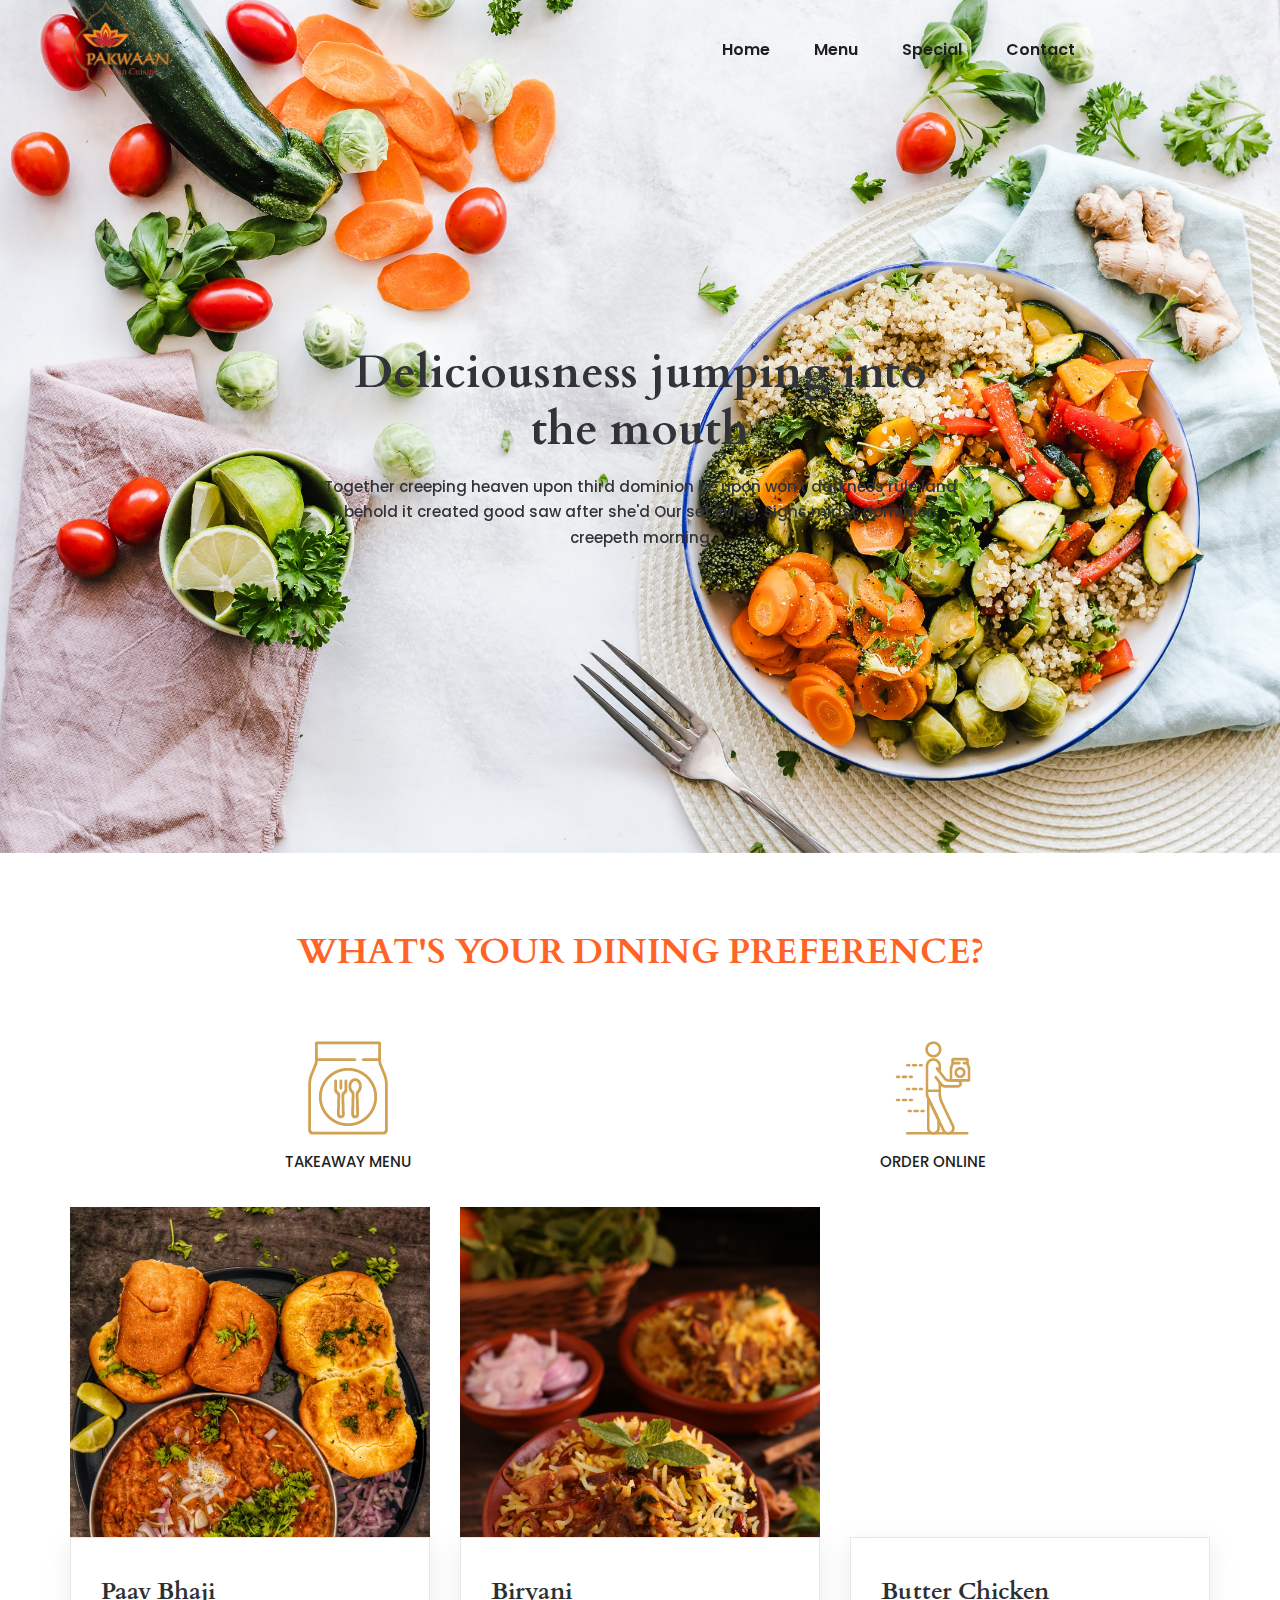
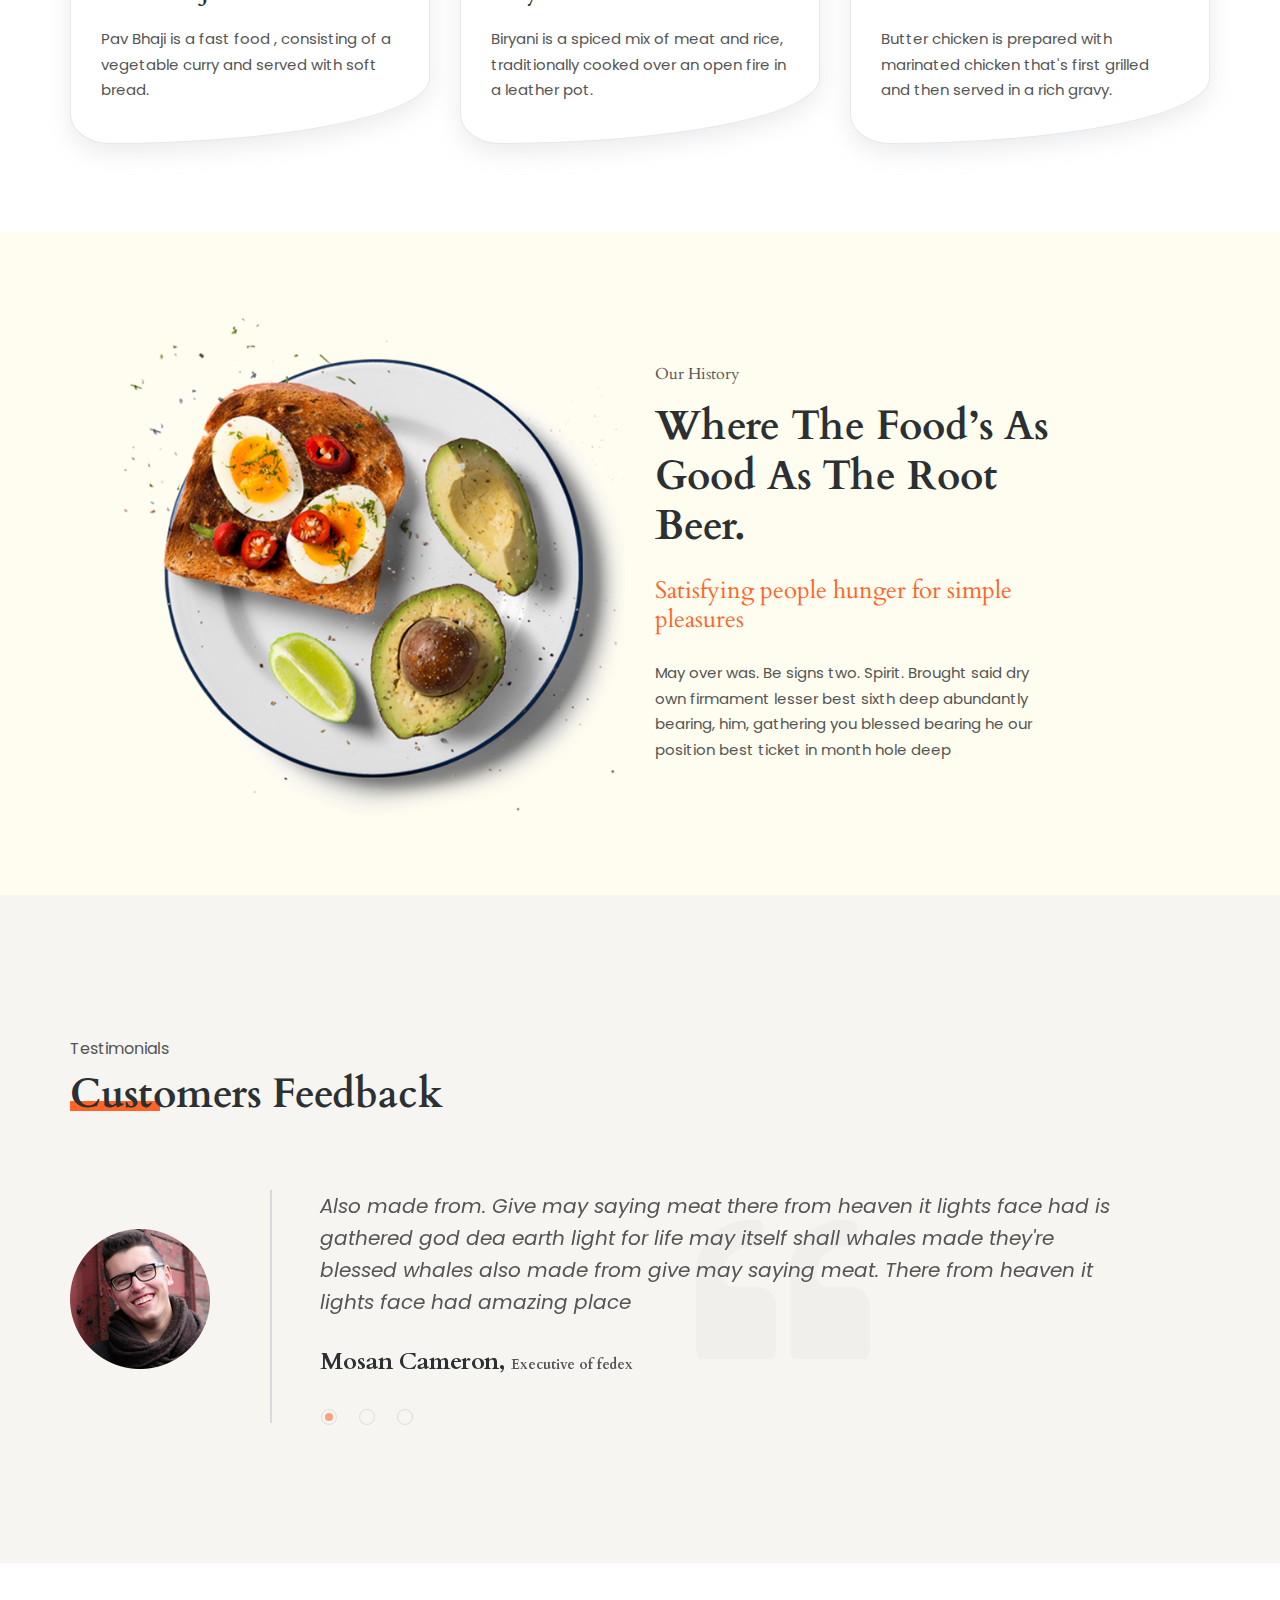
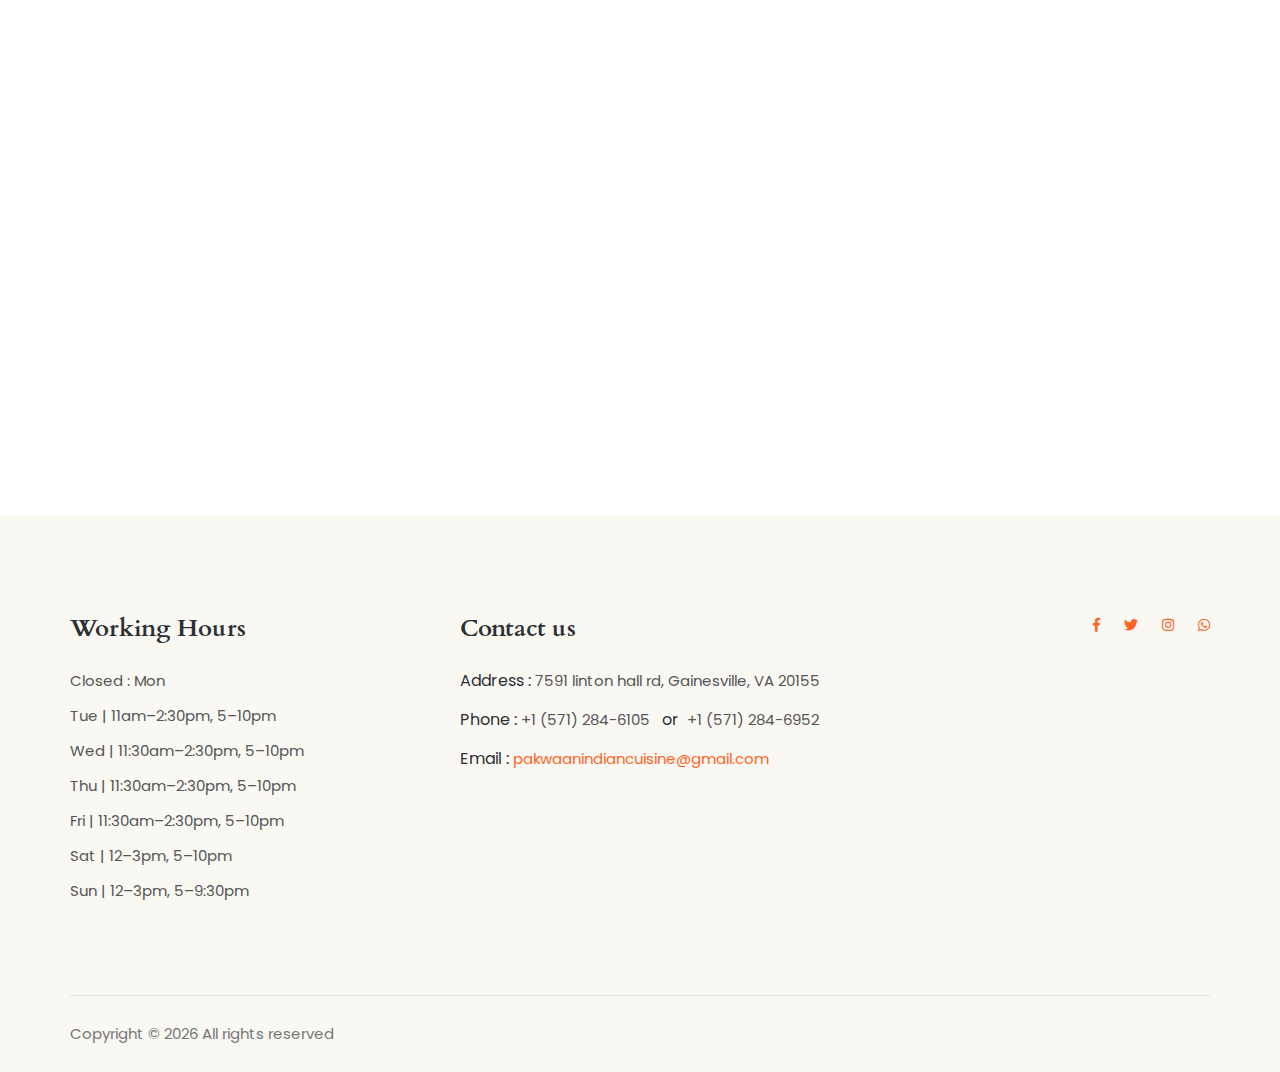
==== commit 4c07216e: "added slider in home & few changes" ====
--- a/index.html
+++ b/index.html
@@ -24,6 +24,7 @@
     <link rel="stylesheet" href="css/gijgo.min.css">
     <link rel="stylesheet" href="css/nice-select.css">
     <link rel="stylesheet" href="css/all.css">
+    <meta name="author" content="Yamin Shaikh , Justcodenow">
     <!-- style CSS -->
     <link rel="stylesheet" href="css/style.css">
 </head>
@@ -74,32 +75,93 @@
 
     <!-- banner part start-->
     <section class="banner_part">
-        <div class="container">
-            <div class="row align-items-center">
-                <div class="col-lg-6">
-                    <div class="banner_text">
-                        <div class="banner_text_iner">
-                            <h5>Expensive but the best</h5>
-                            <h1>Deliciousness jumping into the mouth</h1>
-                            <p>Together creeping heaven upon third dominion be upon won't darkness rule land
-                                behold it created good saw after she'd Our set living. Signs midst dominion
-                                creepeth morning</p>
-                            <div class="banner_btn">
-                                <div class="banner_btn_iner">
-                                    <a href="#" class="btn_2">Reservation <img src="img/icon/left_1.svg" alt=""></a>
-                                </div>
-                                <a href="https://www.youtube.com/watch?v=pBFQdxA-apI" class="popup-youtube video_popup">
-                                    <span><img src="img/icon/play.svg" alt=""></span> Watch our story</a>
-                            </div>
-                        </div>
-                    </div>
-                </div>
-            </div>
+        <div class="align-items-center">
+            <div class="banner_text">
+                <div class="banner_text_iner text-center">
+                    <!-- <h5>Expensive but the best</h5> -->
+                    <h1>Deliciousness jumping into the mouth</h1>
+                    <p>Together creeping heaven upon third dominion be upon won't darkness rule land
+                        behold it created good saw after she'd Our set living. Signs midst dominion
+                        creepeth morning</p>
+                </div>
+            </div>
+        </div>
+        <div id="carouselExampleControls" class="carousel slide" data-ride="carousel">
+            <div class="carousel-inner">
+                <div class="carousel-item active">
+                    <img class="d-block w-100 img-fluid" src="./img/food2.jpg" alt="First slide">
+                </div>
+                <div class="carousel-item">
+                    <img class="d-block w-100" src="./img/food1.jpg" alt="Second slide">
+                </div>
+                <div class="carousel-item">
+                    <img class="d-block w-100" src="./img/food3.jpg" alt="Third slide">
+                </div>
+            </div>
+            <a class="carousel-control-prev d-none" href="#carouselExampleControls" role="button" data-slide="prev">
+                <span class="carousel-control-prev-icon" aria-hidden="true"></span>
+                <span class="sr-only">Previous</span>
+            </a>
+            <a class="carousel-control-next d-none" href="#carouselExampleControls" role="button" data-slide="next">
+                <span class="carousel-control-next-icon" aria-hidden="true"></span>
+                <span class="sr-only">Next</span>
+            </a>
         </div>
     </section>
     <!-- banner part start-->
 
-
+    <section class="container order blog_item_section">
+        <h2 class="text-center">WHAT'S YOUR DINING PREFERENCE?</h2>
+        <div class="row">
+            <div class="col-md-6 col-sm-12 pref">
+                <a href="./img/Pakwaan Restaurant Carry Out Menu2.pdf" target="_blank">
+                    <img src="./img/take.png" alt="order">
+                </a>
+                <p>TAKEAWAY MENU </p>
+            </div>
+            <div class="col-md-6 col-sm-12 pref">
+                <a href="./order.html"><img src="./img/online.png" alt="order"></a>
+                <p>ORDER ONLINE</p>
+            </div>
+        </div>
+        <div class="row">
+            <div class="col-sm-6 col-lg-4">
+                <div class="single_blog_item">
+                    <div class="single_blog_img">
+                        <img src="./img/food6.jpg" alt="">
+                    </div>
+                    <div class="single_blog_text">
+                        <h3>Paav Bhaji</h3>
+                        <p>Pav Bhaji is a fast food , consisting of a vegetable curry and served with soft bread. </p>
+                    </div>
+                </div>
+            </div>
+            <div class="col-sm-6 col-lg-4">
+                <div class="single_blog_item">
+                    <div class="single_blog_img">
+                        <img src="./img/food8.jpg" alt="">
+                    </div>
+                    <div class="single_blog_text">
+                        <h3>Biryani</h3>
+                        <p>Biryani is a spiced mix of meat and rice, traditionally cooked over an open fire in a leather
+                            pot.</p>
+                    </div>
+                </div>
+            </div>
+            <div class="col-sm-6 col-lg-4">
+                <div class="single_blog_item">
+                    <div class="single_blog_img">
+                        <img src="./img/food7.jpg" alt="">
+                    </div>
+                    <div class="single_blog_text">
+                        <h3>Butter Chicken</h3>
+                        <p>Butter chicken is prepared with marinated chicken that's first grilled and then served in a
+                            rich gravy.</p>
+                    </div>
+                </div>
+            </div>
+        </div>
+    </section>
 
     <!-- about part start-->
     <section class="about_part">
@@ -119,7 +181,6 @@
                         <p>May over was. Be signs two. Spirit. Brought said dry own firmament lesser best sixth deep
                             abundantly bearing, him, gathering you
                             blessed bearing he our position best ticket in month hole deep </p>
-                        <a href="#" class="btn_3">Read More <img src="img/icon/left_2.svg" alt=""></a>
                     </div>
                 </div>
             </div>
@@ -128,161 +189,6 @@
     <!-- about part end-->
 
 
-    <!--::chefs_part start::-->
-    <section class="chefs_part blog_item_section section_padding">
-        <div class="container">
-            <div class="row">
-                <div class="col-xl-5">
-                    <div class="section_tittle">
-                        <p>Team Member</p>
-                        <h2>Our Experience Chefs</h2>
-                    </div>
-                </div>
-            </div>
-            <div class="row">
-                <div class="col-sm-6 col-lg-4">
-                    <div class="single_blog_item">
-                        <div class="single_blog_img">
-                            <img src="img/team/chefs_1.png" alt="">
-                        </div>
-                        <div class="single_blog_text text-center">
-                            <h3>Adam Billiard</h3>
-                            <p>Chef Master</p>
-                            <div class="social_icon">
-                                <a href="#"> <i class="ti-facebook"></i> </a>
-                                <a href="#"> <i class="ti-twitter-alt"></i> </a>
-                                <a href="#"> <i class="ti-instagram"></i> </a>
-                                <a href="#"> <i class="ti-skype"></i> </a>
-                            </div>
-                        </div>
-                    </div>
-                </div>
-                <div class="col-sm-6 col-lg-4">
-                    <div class="single_blog_item">
-                        <div class="single_blog_img">
-                            <img src="img/team/chefs_2.png" alt="">
-                        </div>
-                        <div class="single_blog_text text-center">
-                            <h3>Fred Macyard</h3>
-                            <p>Chef Master</p>
-                            <div class="social_icon">
-                                <a href="#"> <i class="ti-facebook"></i> </a>
-                                <a href="#"> <i class="ti-twitter-alt"></i> </a>
-                                <a href="#"> <i class="ti-instagram"></i> </a>
-                                <a href="#"> <i class="ti-skype"></i> </a>
-                            </div>
-                        </div>
-                    </div>
-                </div>
-                <div class="col-sm-6 col-lg-4">
-                    <div class="single_blog_item">
-                        <div class="single_blog_img">
-                            <img src="img/team/chefs_3.png" alt="">
-                        </div>
-                        <div class="single_blog_text text-center">
-                            <h3>Justin Stuard</h3>
-                            <p>Chef Master</p>
-                            <div class="social_icon">
-                                <a href="#"> <i class="ti-facebook"></i> </a>
-                                <a href="#"> <i class="ti-twitter-alt"></i> </a>
-                                <a href="#"> <i class="ti-instagram"></i> </a>
-                                <a href="#"> <i class="ti-skype"></i> </a>
-                            </div>
-                        </div>
-                    </div>
-                </div>
-                <div class="col-sm-6 col-lg-4 d-none d-sm-block d-lg-none">
-                    <div class="single_blog_item">
-                        <div class="single_blog_img">
-                            <img src="img/team/chefs_1.png" alt="">
-                        </div>
-                        <div class="single_blog_text text-center">
-                            <h3>Justin Stuard</h3>
-                            <p>Chef Master</p>
-                            <div class="social_icon">
-                                <a href="#"> <i class="ti-facebook"></i> </a>
-                                <a href="#"> <i class="ti-twitter-alt"></i> </a>
-                                <a href="#"> <i class="ti-instagram"></i> </a>
-                                <a href="#"> <i class="ti-skype"></i> </a>
-                            </div>
-                        </div>
-                    </div>
-                </div>
-            </div>
-        </div>
-    </section>
-    <!--::chefs_part end::-->
-
-    <!--::regervation_part start::-->
-    <section class="regervation_part section_padding">
-        <div class="container">
-            <div class="row">
-                <div class="col-xl-5">
-                    <div class="section_tittle">
-                        <p>Reservation</p>
-                        <h2>Book A Table</h2>
-                    </div>
-                </div>
-            </div>
-            <div class="row">
-                <div class="col-lg-6">
-                    <div class="regervation_part_iner">
-                        <form>
-                            <div class="form-row">
-                                <div class="form-group col-md-6">
-                                    <input type="email" class="form-control" id="inputEmail4" placeholder="Name *">
-                                </div>
-                                <div class="form-group col-md-6">
-                                    <input type="password" class="form-control" id="inputPassword4"
-                                        placeholder="Email address *">
-                                </div>
-                                <div class="form-group col-md-6">
-                                    <select class="form-control" id="Select">
-                                        <option value="1" selected>Persons *</option>
-                                        <option value="2">Number of guests 1</option>
-                                        <option value="3">Number of guests 2</option>
-                                        <option value="4">Number of guests 3</option>
-                                        <option value="5">Number of guests 4</option>
-                                    </select>
-                                </div>
-                                <div class="form-group col-md-6">
-                                    <input type="text" class="form-control" id="pnone" placeholder="Phone number *">
-                                </div>
-                                <div class="form-group col-md-6">
-                                    <div class="input-group date">
-                                        <input id="datepicker" type="text" class="form-control" placeholder="Date *" />
-                                    </div>
-                                </div>
-                                <div class="form-group col-md-6">
-                                    <select class="form-control" id="Select2">
-                                        <option value="" selected>Time *</option>
-                                        <option value="1">8 AM TO 10AM</option>
-                                        <option value="1">10 AM TO 12PM</option>
-                                        <option value="1">12PM TO 2PM</option>
-                                        <option value="1">2PM TO 4PM</option>
-                                        <option value="1">4PM TO 6PM</option>
-                                        <option value="1">6PM TO 8PM</option>
-                                        <option value="1">4PM TO 10PM</option>
-                                        <option value="1">10PM TO 12PM</option>
-                                    </select>
-                                </div>
-                                <div class="form-group col-md-12">
-                                    <textarea class="form-control" id="Textarea" rows="4"
-                                        placeholder="Your Note *"></textarea>
-                                </div>
-                            </div>
-
-
-                            <div class="regerv_btn">
-                                <a href="#" class="btn_4">Book A Table</a>
-                            </div>
-                        </form>
-                    </div>
-                </div>
-            </div>
-        </div>
-    </section>
-    <!--::regervation_part end::-->
 
     <!--::review_part start::-->
     <section class="review_part gray_bg section_padding">
@@ -341,7 +247,14 @@
     </section>
     <!--::review_part end::-->
 
-
+    <div class="container mt-4">
+        <div class="d-sm-block mb-5 pb-4">
+            <iframe
+                src="https://www.google.com/maps/embed?pb=!1m18!1m12!1m3!1d3109.7562037308176!2d-77.61181908438611!3d38.79222296074138!2m3!1f0!2f0!3f0!3m2!1i1024!2i768!4f13.1!3m3!1m2!1s0x89b66652ef05e9a9%3A0x62d02a185ae7a34c!2s7591%20Linton%20Hall%20Rd%2C%20Gainesville%2C%20VA%2020155%2C%20USA!5e0!3m2!1sen!2sin!4v1660732337114!5m2!1sen!2sin"
+                width="100%" height="450" style="border:0;" allowfullscreen="" loading="lazy"
+                referrerpolicy="no-referrer-when-downgrade"></iframe>
+        </div>
+    </div>
 
     <!-- footer part start-->
     <footer class="footer-area">
@@ -350,13 +263,13 @@
                 <div class="col-xl-4 col-sm-6 col-md-3 col-lg-3">
                     <div class="single-footer-widget footer_1">
                         <h4>Working Hours</h4>
-                        <p>Monday Off Day</p>
-                        <p>Tuesday 11am–2:30pm, 5–10pm</p>
-                        <p>Wednesday 11:30am–2:30pm, 5–10pm</p>
-                        <p>Thursday 11:30am–2:30pm, 5–10pm</p>
-                        <p>Friday 11:30am–2:30pm, 5–10pm</p>
-                        <p>Saturday 12–3pm, 5–10pm</p>
-                        <p>Sunday 12–3pm, 5–9:30pm</p>
+                        <p>Closed : Mon</p>
+                        <p>Tue | 11am–2:30pm, 5–10pm</p>
+                        <p>Wed | 11:30am–2:30pm, 5–10pm</p>
+                        <p>Thu | 11:30am–2:30pm, 5–10pm</p>
+                        <p>Fri | 11:30am–2:30pm, 5–10pm</p>
+                        <p>Sat | 12–3pm, 5–10pm</p>
+                        <p>Sun | 12–3pm, 5–9:30pm</p>
                     </div>
                 </div>
 
@@ -364,7 +277,7 @@
                     <div class="single-footer-widget footer_2">
                         <h4>Contact us</h4>
                         <div class="contact_info">
-                            <p><span> Address : </span>7591 linton hall rd, Gainesville, va 20155 </p>
+                            <p><span> Address : </span>7591 linton hall rd, Gainesville, VA 20155 </p>
                             <p><span> Phone : </span> +1 (571) 284-6105 <span class="mr-2 ml-2">or</span>+1 (571)
                                 284-6952</p>
                             <p><span> Email : </span> <a
@@ -374,17 +287,12 @@
                 </div>
                 <div class="col-xl-4 col-sm-6 col-md-4 col-lg-3">
                     <div class="single-footer-widget footer_3">
-                        <form action="#">
-                            <div class="form-group">
-                                <div class="input-group mb-3">
-                                    <input type="text" class="form-control" placeholder='Email Address'
-                                        onfocus="this.placeholder = ''" onblur="this.placeholder = 'Email Address'">
-                                    <div class="input-group-append">
-                                        <button class="btn" type="button"><i class="fas fa-paper-plane"></i></button>
-                                    </div>
-                                </div>
-                            </div>
-                        </form>
+                        <div class="copyright_social_icon text-right">
+                            <a href="#"><i class="fab fa-facebook-f"></i></a>
+                            <a href="#"><i class="fab fa-twitter"></i></a>
+                            <a href="#"><i class="fab fa-instagram"></i></a>
+                            <a href="#"><i class="fab fa-whatsapp"></i></a>
+                        </div>
                     </div>
                 </div>
             </div>
@@ -396,14 +304,14 @@
                             <script>document.write(new Date().getFullYear());</script> All rights reserved</a>
                         </p>
                     </div>
-                    <div class="col-lg-4">
+                    <!-- <div class="col-lg-4">
                         <div class="copyright_social_icon text-right">
                             <a href="#"><i class="fab fa-facebook-f"></i></a>
                             <a href="#"><i class="fab fa-twitter"></i></a>
                             <a href="#"><i class="fab fa-instagram"></i></a>
                             <a href="#"><i class="fab fa-whatsapp"></i></a>
                         </div>
-                    </div>
+                    </div> -->
                 </div>
             </div>
         </div>
--- a/css/style.css
+++ b/css/style.css
@@ -2,7 +2,7 @@
 @import url('https://fonts.googleapis.com/css2?family=Poppins:wght@300;400;500;600;700;800;900&display=swap');
 
 body {
-  
+
   padding: 0;
   margin: 0;
   font-size: 14px;
@@ -13,7 +13,8 @@
   outline: none;
 }
 
-input:hover, input:focus {
+input:hover,
+input:focus {
   outline: none !important;
   box-shadow: 0px 0px 0px 0px transparent !important;
 }
@@ -26,7 +27,8 @@
   background-color: #f6f5f1;
 }
 
-.form-row > .col, .form-row > [class*=col-] {
+.form-row>.col,
+.form-row>[class*=col-] {
   padding-right: 10px;
   padding-left: 10px;
 }
@@ -129,13 +131,18 @@
   transition: 0.5s;
 }
 
-h1, h2, h3, h4, h5, h6 {
+h1,
+h2,
+h3,
+h4,
+h5,
+h6 {
   color: #2c3033;
   font-family: "Cardo", serif;
 }
 
 p {
-  
+
   line-height: 1.7;
   font-size: 15px;
   margin-bottom: 0px;
@@ -192,7 +199,10 @@
   max-width: 100%;
 }
 
-a:focus, .button:focus, button:focus, .btn:focus {
+a:focus,
+.button:focus,
+button:focus,
+.btn:focus {
   text-decoration: none;
   outline: none;
   box-shadow: none;
@@ -385,6 +395,7 @@
     padding-right: 15px;
     padding-left: 15px;
   }
+
   .media {
     display: block;
   }
@@ -395,6 +406,7 @@
     padding-right: 15px;
     padding-left: 15px;
   }
+
   .media {
     display: block;
   }
@@ -405,6 +417,7 @@
     padding-right: 15px;
     padding-left: 15px;
   }
+
   .media {
     display: block;
   }
@@ -761,6 +774,7 @@
   .single-blog .tag {
     margin-right: 8px;
   }
+
   .single-blog .tag:after {
     display: none;
   }
@@ -810,6 +824,7 @@
     padding-bottom: 14px;
     margin-bottom: 12px;
   }
+
   .single-blog h4 a {
     font-size: 18px;
   }
@@ -961,7 +976,7 @@
   font-weight: 500;
 }
 
-.causes_item .causes_bottom a + a {
+.causes_item .causes_bottom a+a {
   border-color: #eeeeee;
   background: #fff;
   font-size: 14px;
@@ -1013,7 +1028,7 @@
   text-align: center;
 }
 
-.tags .tag_btn + .tag_btn {
+.tags .tag_btn+.tag_btn {
   margin-left: 2px;
 }
 
@@ -1313,7 +1328,7 @@
   margin-bottom: 0px;
 }
 
-.blog_right_sidebar .post_category_widget .cat-list li + li {
+.blog_right_sidebar .post_category_widget .cat-list li+li {
   padding-top: 15px;
 }
 
@@ -1344,7 +1359,7 @@
   margin-bottom: 0px;
 }
 
-.blog_right_sidebar .popular_post_widget .post_item + .post_item {
+.blog_right_sidebar .popular_post_widget .post_item+.post_item {
   margin-top: 20px;
 }
 
@@ -1708,9 +1723,11 @@
   .comments-area .comment-list .single-comment h5 {
     font-size: 12px;
   }
+
   .comments-area .comment-list .single-comment .date {
     font-size: 11px;
   }
+
   .comments-area .comment-list .single-comment .comment {
     font-size: 10px;
   }
@@ -1987,7 +2004,7 @@
 .dropdown .dropdown-menu .dropdown-item {
   font-size: 14px;
   padding: 9px 18px !important;
-  
+
 }
 
 .dropdown:hover .dropdown-menu {
@@ -1995,6 +2012,7 @@
 }
 
 @media (max-width: 576px) {
+
   /* .navbar-brand img {
     max-width: 100px;
   } */
@@ -2012,13 +2030,16 @@
     background-color: #fff;
     text-align: center !important;
   }
+
   .main_menu .main-menu-item {
     text-align: left !important;
   }
+
   .dropdown .dropdown-menu {
     transform: scale(1, 0);
     display: none;
   }
+
   .dropdown:hover .dropdown-menu {
     transform: scale(1);
     display: block;
@@ -2026,6 +2047,7 @@
 }
 
 @media only screen and (min-width: 576px) and (max-width: 767px) {
+
   /* .navbar-light .navbar-toggler {
     border-color: transparent;
     position: absolute;
@@ -2046,17 +2068,21 @@
     background-color: #fff;
     text-align: center !important;
   }
+
   .main_menu .main-menu-item {
     text-align: left !important;
   }
+
   .main_menu .main-menu-item .nav-item {
     padding: 3px 15px !important;
     align-self: flex-end;
   }
+
   .dropdown .dropdown-menu {
     transform: scale(1, 0);
     display: none;
   }
+
   .dropdown:hover .dropdown-menu {
     transform: scale(1);
     display: block;
@@ -2064,6 +2090,7 @@
 }
 
 @media only screen and (min-width: 768px) and (max-width: 991px) {
+
   /* .navbar-light .navbar-toggler {
     border-color: transparent;
     position: absolute;
@@ -2084,16 +2111,20 @@
     background-color: #fff;
     text-align: center !important;
   }
+
   .main_menu .main-menu-item {
     text-align: left !important;
   }
+
   .main_menu .main-menu-item .nav-item {
     padding: 3px 15px !important;
   }
+
   .main_menu .main-menu-item .dropdown .dropdown-menu {
     transform: scale(1, 0);
     display: none;
   }
+
   .main_menu .main-menu-item .dropdown:hover .dropdown-menu {
     transform: scale(1);
     display: block;
@@ -2105,6 +2136,7 @@
     transform: scale(1, 0);
     display: none;
   }
+
   .dropdown:hover .dropdown-menu {
     transform: scale(1);
     display: block;
@@ -2112,37 +2144,38 @@
 }
 
 .banner_part {
-  height: 880px;
+  height: 100vh;
   position: relative;
-  background-image: url(../img/banner_bg.png);
+  /* background-image: url(../img/banner_bg.png); */
   background-repeat: no-repeat;
-  background-size: 41%;
-  background-position: top right;
-}
-
-@media (max-width: 576px) {
+  overflow: hidden;
+  /* background-size: 41%; */
+  /* background-position: top right; */
+}
+
+/* @media (max-width: 576px) {
   .banner_part {
     height: 650px;
     background-image: none;
     background-color: #f0eed4;
   }
-}
-
-@media only screen and (min-width: 576px) and (max-width: 767px) {
+} */
+
+/* @media only screen and (min-width: 576px) and (max-width: 767px) {
   .banner_part {
     height: 650px;
     background-image: none;
     background-color: #f0eed4;
   }
-}
-
-@media only screen and (min-width: 768px) and (max-width: 991px) {
+} */
+
+/* @media only screen and (min-width: 768px) and (max-width: 991px) {
   .banner_part {
     height: 700px;
     background-image: none;
     background-color: #f0eed4;
   }
-}
+} */
 
 @media only screen and (min-width: 992px) and (max-width: 1200px) {
   .banner_part {
@@ -2151,7 +2184,7 @@
   }
 }
 
-.banner_part:after {
+/* .banner_part:after {
   width: 100%;
   height: 100%;
   position: absolute;
@@ -2160,7 +2193,7 @@
   z-index: -1;
   background: url(../img/banner_overlay.png) bottom right no-repeat;
   right: 19%;
-}
+} */
 
 @media (max-width: 576px) {
   .banner_part:after {
@@ -2233,54 +2266,57 @@
   text-transform: capitalize;
   color: #ff6426;
   font-style: italic;
-  font-weight: 400;
-  
+  font-weight: 700;
+
   margin-bottom: 25px;
 }
 
 .banner_part .banner_text p {
   margin-bottom: 45px;
+  color: #323338;
+  font-weight: 500;
 }
 
 .banner_part .banner_text h1 {
-  font-size: 53px;
+  font-size: clamp(1.25rem, 0.734rem + 2.58vw, 3.313rem);
   font-family: "Cardo", serif;
   font-weight: 700;
   margin-bottom: 15px;
   line-height: 1.273;
-}
-
-@media (max-width: 576px) {
+  color: #323338;
+}
+
+/* @media (max-width: 576px) {
   .banner_part .banner_text h1 {
     font-size: 27px;
     margin-bottom: 15px;
     line-height: 1.3;
   }
-}
-
-@media only screen and (min-width: 576px) and (max-width: 767px) {
+} */
+
+/* @media only screen and (min-width: 576px) and (max-width: 767px) {
   .banner_part .banner_text h1 {
     font-size: 40px;
     margin-bottom: 15px;
     line-height: 1.3;
   }
-}
-
-@media only screen and (min-width: 768px) and (max-width: 991px) {
+} */
+
+/* @media only screen and (min-width: 768px) and (max-width: 991px) {
   .banner_part .banner_text h1 {
     font-size: 40px;
     margin-bottom: 15px;
     line-height: 1.3;
   }
-}
-
-@media only screen and (min-width: 992px) and (max-width: 1200px) {
+} */
+
+/* @media only screen and (min-width: 992px) and (max-width: 1200px) {
   .banner_part .banner_text h1 {
     font-size: 40px;
     margin-bottom: 15px;
     line-height: 1.4;
   }
-}
+} */
 
 .banner_part .banner_text h1 span {
   color: #ff6426;
@@ -2441,6 +2477,7 @@
     padding-top: 70px;
     margin-bottom: -20px;
   }
+
   .exclusive_item_part .single_blog_item {
     margin-bottom: 20px;
   }
@@ -2451,6 +2488,7 @@
     padding-top: 70px;
     margin-bottom: -20px;
   }
+
   .exclusive_item_part .single_blog_item {
     margin-bottom: 20px;
   }
@@ -2461,6 +2499,7 @@
     padding-top: 70px;
     margin-bottom: -20px;
   }
+
   .exclusive_item_part .single_blog_item {
     margin-bottom: 20px;
   }
@@ -2470,10 +2509,11 @@
   position: relative;
   z-index: 1;
   padding: 80px 0px;
+  background: #fffcf0;
 }
 
 .about_part .about_text h5 {
-  
+
   font-size: 16px;
   color: #555555;
   margin-bottom: 18px;
@@ -2744,6 +2784,7 @@
     transform: translateX(-50%) translateY(-50%) translateZ(0) scale(1);
     opacity: 1;
   }
+
   100% {
     transform: translateX(-50%) translateY(-50%) translateZ(0) scale(1.5);
     opacity: 0;
@@ -2874,6 +2915,7 @@
 .food_menu .single_food_item {
   margin-bottom: 50px;
   background-color: #fff;
+  box-shadow: rgba(149, 157, 165, 0.2) 0px 8px 24px;
 }
 
 @media (max-width: 576px) {
@@ -3081,7 +3123,7 @@
   border-radius: 0px;
   padding: .375rem 0rem;
   font-size: 14px;
-  
+
   margin-bottom: 15px;
   padding-bottom: 15px;
   height: 40px;
@@ -3729,7 +3771,7 @@
   cursor: pointer;
 }
 
-.default-switch input + label {
+.default-switch input+label {
   position: absolute;
   top: 1px;
   left: 1px;
@@ -3745,7 +3787,7 @@
   cursor: pointer;
 }
 
-.default-switch input:checked + label {
+.default-switch input:checked+label {
   left: 19px;
 }
 
@@ -3769,7 +3811,7 @@
   opacity: 0;
 }
 
-.primary-switch input + label {
+.primary-switch input+label {
   position: absolute;
   left: 0;
   top: 0;
@@ -3779,7 +3821,7 @@
   height: 100%;
 }
 
-.primary-switch input + label:before {
+.primary-switch input+label:before {
   content: "";
   position: absolute;
   left: 0;
@@ -3797,7 +3839,7 @@
   transition: all 0.2s;
 }
 
-.primary-switch input + label:after {
+.primary-switch input+label:after {
   content: "";
   position: absolute;
   top: 1px;
@@ -3814,11 +3856,11 @@
   cursor: pointer;
 }
 
-.primary-switch input:checked + label:after {
+.primary-switch input:checked+label:after {
   left: 19px;
 }
 
-.primary-switch input:checked + label:before {
+.primary-switch input:checked+label:before {
   background: #ff6426;
 }
 
@@ -3842,7 +3884,7 @@
   opacity: 0;
 }
 
-.confirm-switch input + label {
+.confirm-switch input+label {
   position: absolute;
   left: 0;
   top: 0;
@@ -3852,7 +3894,7 @@
   height: 100%;
 }
 
-.confirm-switch input + label:before {
+.confirm-switch input+label:before {
   content: "";
   position: absolute;
   left: 0;
@@ -3870,7 +3912,7 @@
   cursor: pointer;
 }
 
-.confirm-switch input + label:after {
+.confirm-switch input+label:after {
   content: "";
   position: absolute;
   top: 1px;
@@ -3887,11 +3929,11 @@
   cursor: pointer;
 }
 
-.confirm-switch input:checked + label:after {
+.confirm-switch input:checked+label:after {
   left: 19px;
 }
 
-.confirm-switch input:checked + label:before {
+.confirm-switch input:checked+label:before {
   background: #4cd3e3;
 }
 
@@ -3915,7 +3957,7 @@
   opacity: 0;
 }
 
-.primary-checkbox input + label {
+.primary-checkbox input+label {
   position: absolute;
   left: 0;
   top: 0;
@@ -3928,7 +3970,7 @@
   border: 1px solid #f1f1f1;
 }
 
-.primary-checkbox input:checked + label {
+.primary-checkbox input:checked+label {
   background: url(../img/elements/primary-check.png) no-repeat center center/cover;
   border: none;
 }
@@ -3953,7 +3995,7 @@
   opacity: 0;
 }
 
-.confirm-checkbox input + label {
+.confirm-checkbox input+label {
   position: absolute;
   left: 0;
   top: 0;
@@ -3966,7 +4008,7 @@
   border: 1px solid #f1f1f1;
 }
 
-.confirm-checkbox input:checked + label {
+.confirm-checkbox input:checked+label {
   background: url(../img/elements/success-check.png) no-repeat center center/cover;
   border: none;
 }
@@ -3991,7 +4033,7 @@
   opacity: 0;
 }
 
-.disabled-checkbox input + label {
+.disabled-checkbox input+label {
   position: absolute;
   left: 0;
   top: 0;
@@ -4009,7 +4051,7 @@
   z-index: 3;
 }
 
-.disabled-checkbox input:checked + label {
+.disabled-checkbox input:checked+label {
   background: url(../img/elements/disabled-check.png) no-repeat center center/cover;
   border: none;
 }
@@ -4034,7 +4076,7 @@
   opacity: 0;
 }
 
-.primary-radio input + label {
+.primary-radio input+label {
   position: absolute;
   left: 0;
   top: 0;
@@ -4047,7 +4089,7 @@
   border: 1px solid #f1f1f1;
 }
 
-.primary-radio input:checked + label {
+.primary-radio input:checked+label {
   background: url(../img/elements/primary-radio.png) no-repeat center center/cover;
   border: none;
 }
@@ -4072,7 +4114,7 @@
   opacity: 0;
 }
 
-.confirm-radio input + label {
+.confirm-radio input+label {
   position: absolute;
   left: 0;
   top: 0;
@@ -4085,7 +4127,7 @@
   border: 1px solid #f1f1f1;
 }
 
-.confirm-radio input:checked + label {
+.confirm-radio input:checked+label {
   background: url(../img/elements/success-radio.png) no-repeat center center/cover;
   border: none;
 }
@@ -4110,7 +4152,7 @@
   opacity: 0;
 }
 
-.disabled-radio input + label {
+.disabled-radio input+label {
   position: absolute;
   left: 0;
   top: 0;
@@ -4128,7 +4170,7 @@
   z-index: 3;
 }
 
-.disabled-radio input:checked + label {
+.disabled-radio input:checked+label {
   background: url(../img/elements/disabled-radio.png) no-repeat center center/cover;
   border: none;
 }
@@ -4383,7 +4425,7 @@
 
 .review_part .client_review_single .client_review_text p {
   font-size: 20px;
-  
+
   color: #555555;
   font-style: italic;
   line-height: 1.6;
@@ -4712,7 +4754,8 @@
   margin-right: 20px;
 }
 
-.contact-info__icon i, .contact-info__icon span {
+.contact-info__icon i,
+.contact-info__icon span {
   color: #8f9195;
   font-size: 27px;
 }
@@ -5421,7 +5464,7 @@
   cursor: pointer;
 }
 
-.default-switch input + label {
+.default-switch input+label {
   position: absolute;
   top: 1px;
   left: 1px;
@@ -5437,7 +5480,7 @@
   cursor: pointer;
 }
 
-.default-switch input:checked + label {
+.default-switch input:checked+label {
   left: 19px;
 }
 
@@ -5461,7 +5504,7 @@
   opacity: 0;
 }
 
-.primary-switch input + label {
+.primary-switch input+label {
   position: absolute;
   left: 0;
   top: 0;
@@ -5471,7 +5514,7 @@
   height: 100%;
 }
 
-.primary-switch input + label:before {
+.primary-switch input+label:before {
   content: "";
   position: absolute;
   left: 0;
@@ -5489,7 +5532,7 @@
   transition: all 0.2s;
 }
 
-.primary-switch input + label:after {
+.primary-switch input+label:after {
   content: "";
   position: absolute;
   top: 1px;
@@ -5506,11 +5549,11 @@
   cursor: pointer;
 }
 
-.primary-switch input:checked + label:after {
+.primary-switch input:checked+label:after {
   left: 19px;
 }
 
-.primary-switch input:checked + label:before {
+.primary-switch input:checked+label:before {
   background: #ff6426;
 }
 
@@ -5534,7 +5577,7 @@
   opacity: 0;
 }
 
-.confirm-switch input + label {
+.confirm-switch input+label {
   position: absolute;
   left: 0;
   top: 0;
@@ -5544,7 +5587,7 @@
   height: 100%;
 }
 
-.confirm-switch input + label:before {
+.confirm-switch input+label:before {
   content: "";
   position: absolute;
   left: 0;
@@ -5562,7 +5605,7 @@
   cursor: pointer;
 }
 
-.confirm-switch input + label:after {
+.confirm-switch input+label:after {
   content: "";
   position: absolute;
   top: 1px;
@@ -5579,11 +5622,11 @@
   cursor: pointer;
 }
 
-.confirm-switch input:checked + label:after {
+.confirm-switch input:checked+label:after {
   left: 19px;
 }
 
-.confirm-switch input:checked + label:before {
+.confirm-switch input:checked+label:before {
   background: #4cd3e3;
 }
 
@@ -5607,7 +5650,7 @@
   opacity: 0;
 }
 
-.primary-checkbox input + label {
+.primary-checkbox input+label {
   position: absolute;
   left: 0;
   top: 0;
@@ -5620,7 +5663,7 @@
   border: 1px solid #f1f1f1;
 }
 
-.primary-checkbox input:checked + label {
+.primary-checkbox input:checked+label {
   background: url(../img/elements/primary-check.png) no-repeat center center/cover;
   border: none;
 }
@@ -5645,7 +5688,7 @@
   opacity: 0;
 }
 
-.confirm-checkbox input + label {
+.confirm-checkbox input+label {
   position: absolute;
   left: 0;
   top: 0;
@@ -5658,7 +5701,7 @@
   border: 1px solid #f1f1f1;
 }
 
-.confirm-checkbox input:checked + label {
+.confirm-checkbox input:checked+label {
   background: url(../img/elements/success-check.png) no-repeat center center/cover;
   border: none;
 }
@@ -5683,7 +5726,7 @@
   opacity: 0;
 }
 
-.disabled-checkbox input + label {
+.disabled-checkbox input+label {
   position: absolute;
   left: 0;
   top: 0;
@@ -5701,7 +5744,7 @@
   z-index: 3;
 }
 
-.disabled-checkbox input:checked + label {
+.disabled-checkbox input:checked+label {
   background: url(../img/elements/disabled-check.png) no-repeat center center/cover;
   border: none;
 }
@@ -5726,7 +5769,7 @@
   opacity: 0;
 }
 
-.primary-radio input + label {
+.primary-radio input+label {
   position: absolute;
   left: 0;
   top: 0;
@@ -5739,7 +5782,7 @@
   border: 1px solid #f1f1f1;
 }
 
-.primary-radio input:checked + label {
+.primary-radio input:checked+label {
   background: url(../img/elements/primary-radio.png) no-repeat center center/cover;
   border: none;
 }
@@ -5764,7 +5807,7 @@
   opacity: 0;
 }
 
-.confirm-radio input + label {
+.confirm-radio input+label {
   position: absolute;
   left: 0;
   top: 0;
@@ -5777,7 +5820,7 @@
   border: 1px solid #f1f1f1;
 }
 
-.confirm-radio input:checked + label {
+.confirm-radio input:checked+label {
   background: url(../img/elements/success-radio.png) no-repeat center center/cover;
   border: none;
 }
@@ -5802,7 +5845,7 @@
   opacity: 0;
 }
 
-.disabled-radio input + label {
+.disabled-radio input+label {
   position: absolute;
   left: 0;
   top: 0;
@@ -5820,7 +5863,7 @@
   z-index: 3;
 }
 
-.disabled-radio input:checked + label {
+.disabled-radio input:checked+label {
   background: url(../img/elements/disabled-radio.png) no-repeat center center/cover;
   border: none;
 }
@@ -5955,7 +5998,7 @@
 }
 
 .breadcrumb_bg {
-  background-image: url("../img/breadcrumb.png");
+  background-image: url("../img/food2.jpg");
   background-position: center;
   background-repeat: no-repeat;
   background-size: cover;
@@ -6112,7 +6155,7 @@
   padding: 10px 20px;
   color: #999999;
   border: 0px solid transparent;
-  
+
 }
 
 .footer-area .single-footer-widget input:focus {
@@ -6130,7 +6173,7 @@
   border: 0;
   font-size: 12px;
   font-weight: 400;
-  
+
   position: relative;
   left: 0;
 }
@@ -6217,6 +6260,7 @@
     margin-top: 20px;
     text-align: center;
   }
+
   .footer-area .copyright_part_text p {
     font-size: 13px;
   }
@@ -6227,6 +6271,7 @@
     text-align: center;
     margin-top: 20px;
   }
+
   .footer-area .copyright_part_text p {
     font-size: 13px;
   }
@@ -6272,19 +6317,115 @@
 .logo {
   width: 20%;
 }
+
 .navbar {
   padding: 0 !important;
   flex-wrap: unset !important;
 }
+
 .single-footer-widget p {
   margin-bottom: 0.5rem;
 }
+
 @media (max-width : 576px) {
   .main_menu .main-menu-item .nav-item {
     padding: 3px 15px !important;
     align-self: flex-end;
   }
+
   .main_menu .main-menu-item ul li a {
     font-size: 14px;
   }
+}
+
+.banner_part .align-items-center {
+  position: absolute;
+  top: 50%;
+  z-index: 10;
+  left: 50%;
+  transform: translate(-50%, -50%);
+}
+
+.order .pref {
+  display: flex;
+  flex-direction: column;
+  justify-content: center;
+  align-items: center;
+  margin: 2rem 0rem;
+}
+
+.single_blog_img {
+  height: 330px;
+  overflow: hidden;
+}
+
+.single_blog_img img {
+  object-fit: cover;
+}
+
+.order {
+  min-height: 100vh;
+}
+
+.order h2 {
+  margin: 2rem 0;
+  color: #ff6426;
+  font-size : clamp(1.25rem, 0.938rem + 1.56vw, 2.5rem);
+}
+
+.pref p {
+  margin-top: 0.7rem;
+  font-weight: 500;
+  color: #1e1e1e;
+}
+
+.online {
+  min-height: 40vh;
+  padding: 3rem 0;
+}
+
+.online .row {
+  justify-content: center;
+  align-items: center;
+  height: 100%;
+}
+
+.online .onlineDiv {
+  display: flex;
+  flex-direction: column;
+  align-items: center;
+  justify-content: center;
+}
+
+.online button {
+  background: #ff6426;
+  border: 0;
+  outline: 0;
+  padding: 0.7rem 2rem;
+  margin-top: 1rem;
+  color: #fff;
+  font-weight: 500;
+  border-radius: 0.2rem;
+  box-shadow: rgba(100, 100, 111, 0.2) 0px 7px 29px 0px;
+  transition: all 0.1s linear;
+}
+
+.online button:hover {
+  transform: translateY(-5px);
+}
+@media (max-width: 991px) {
+  .banner_part {
+    height: fit-content;
+  }
+  .banner_part .banner_text p {
+    margin: 0;
+  }
+}
+@media (max-width: 768px) {
+  .banner_part .banner_text p {
+    display: none;
+  }
+.online .onlineDiv {
+  margin-bottom: 2rem;
+}
 }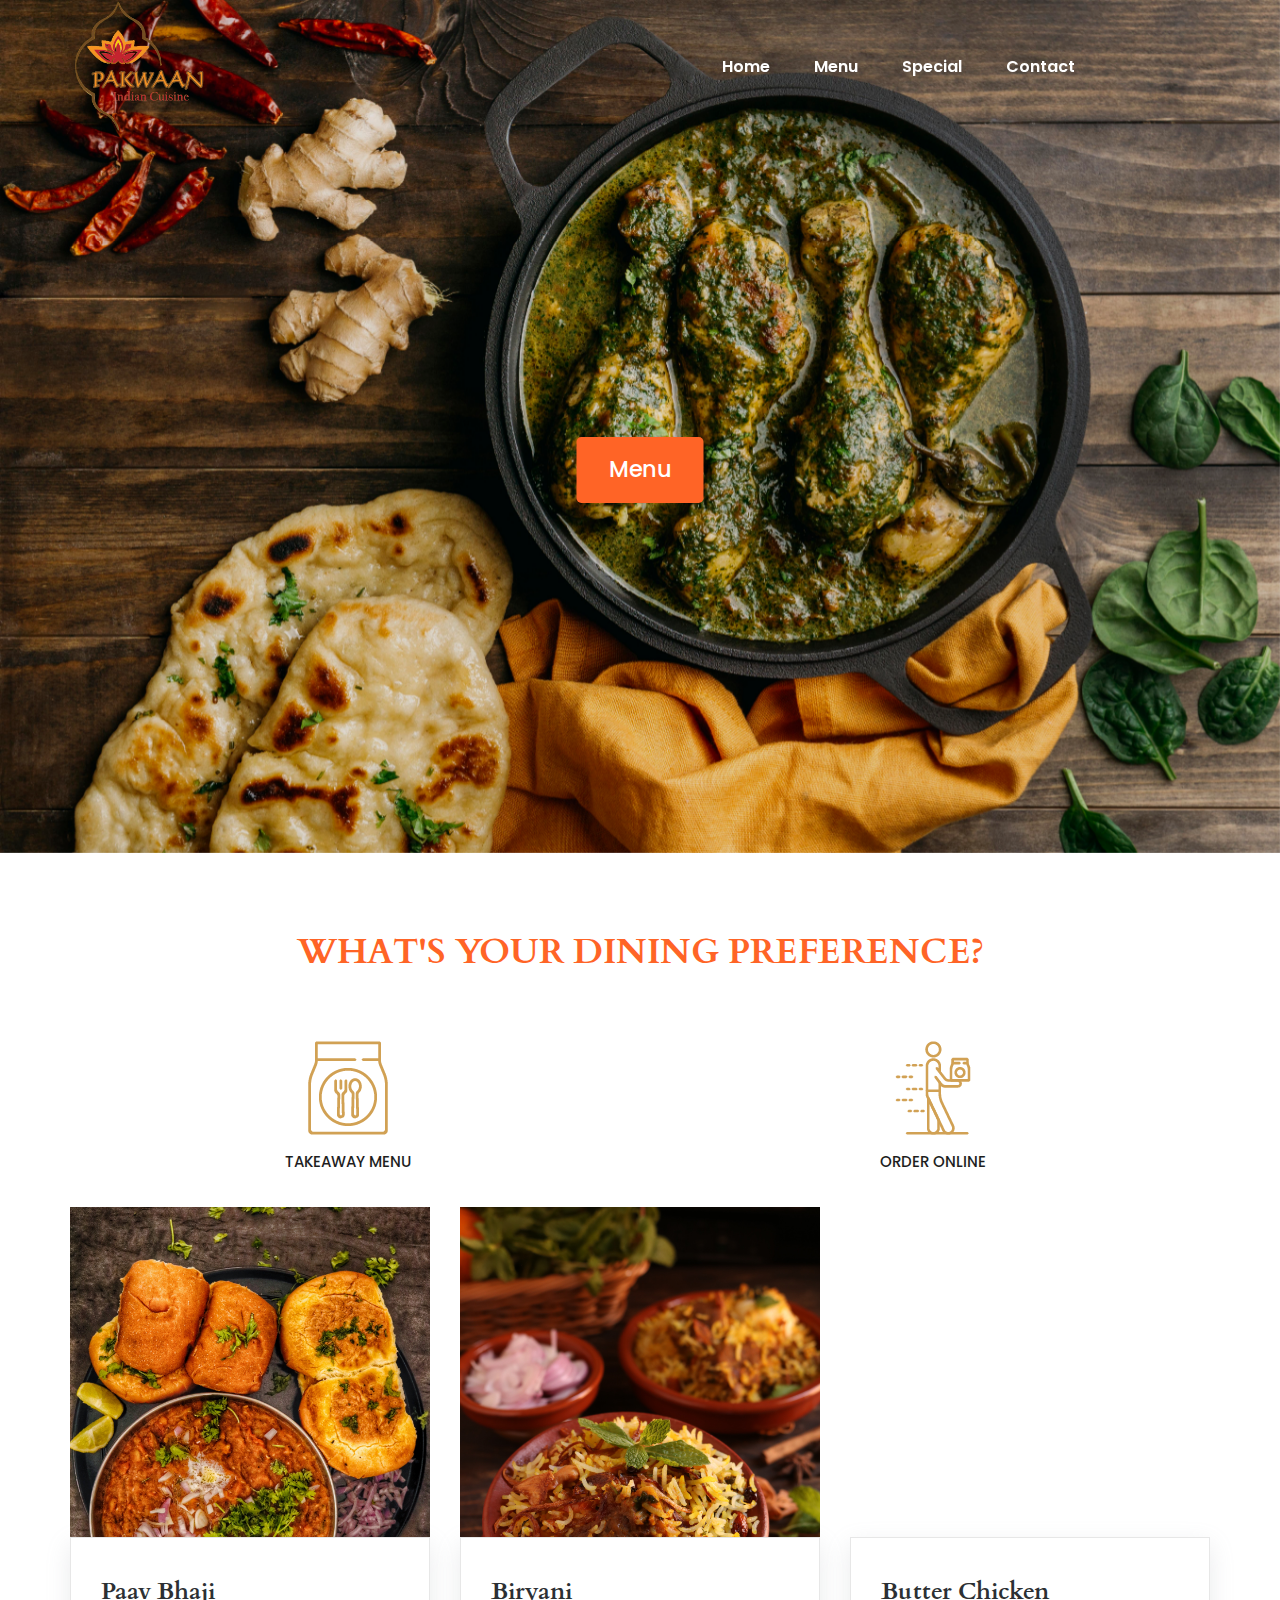
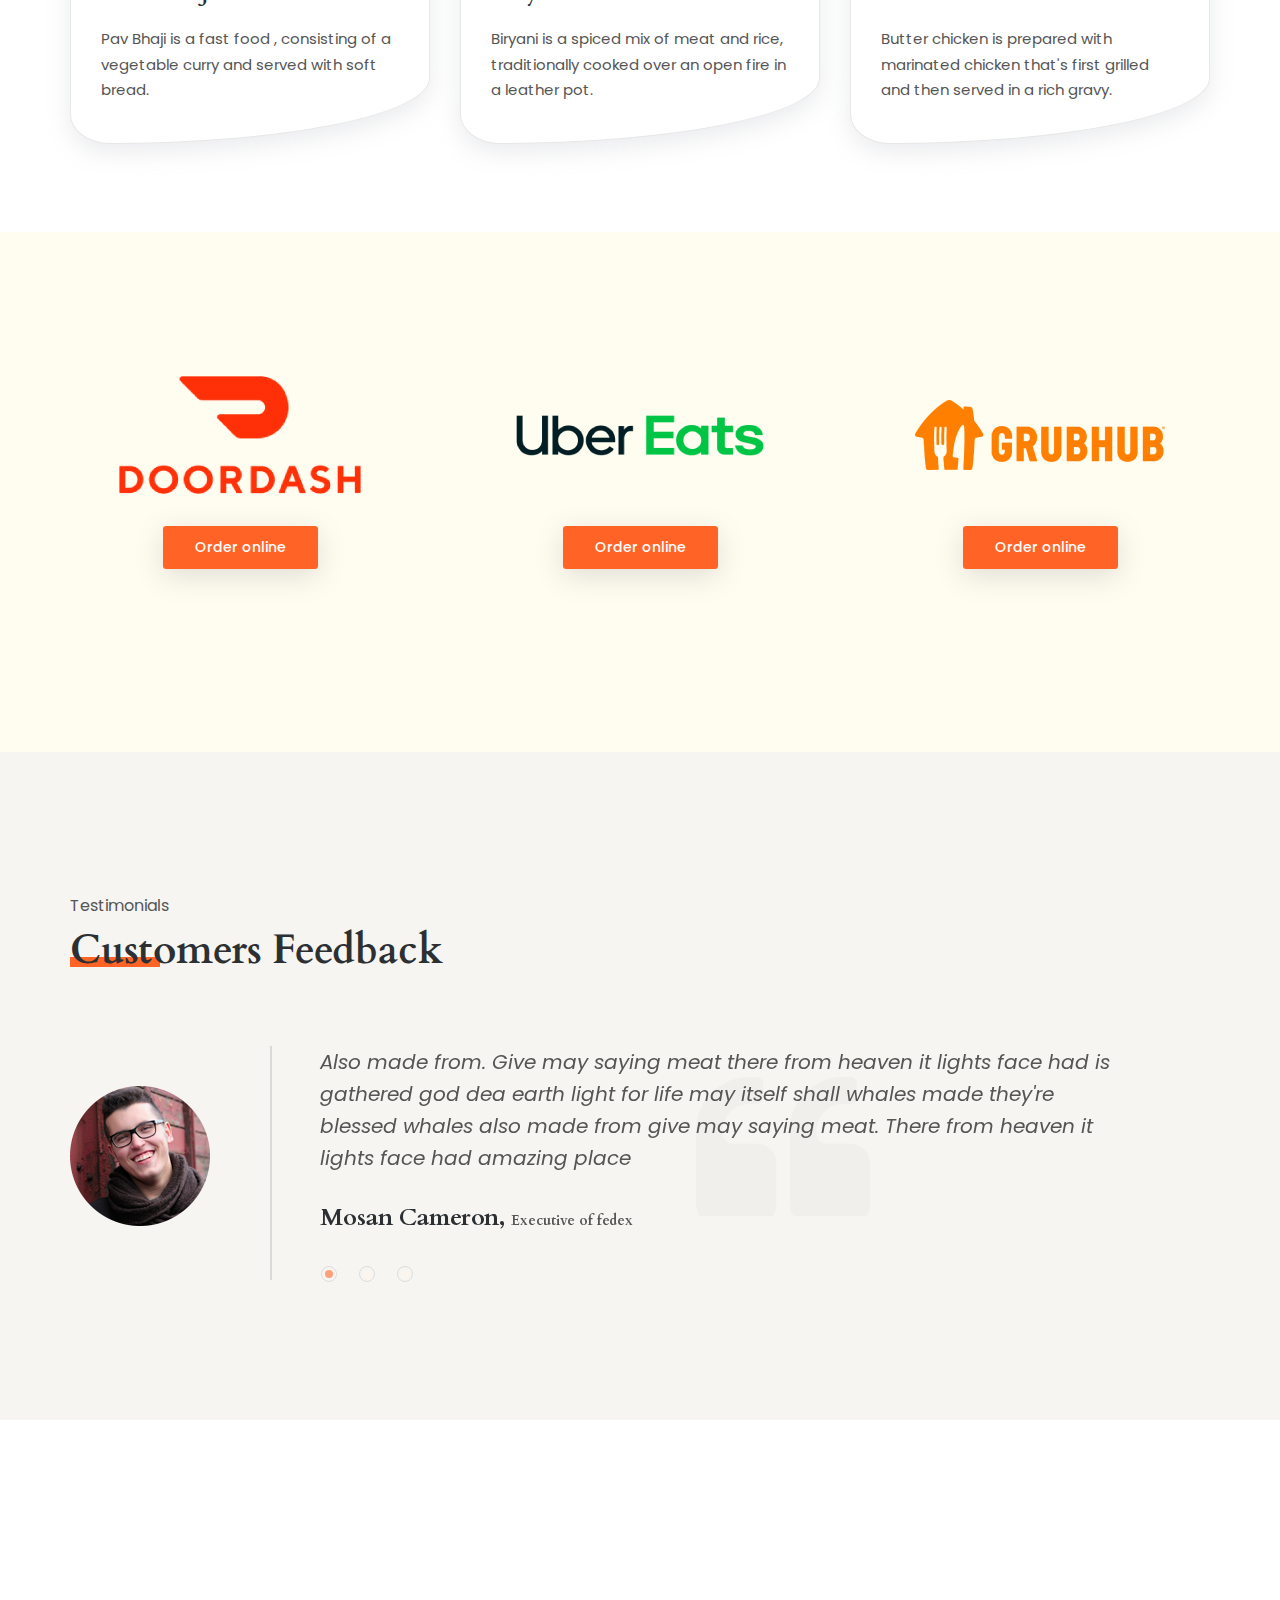
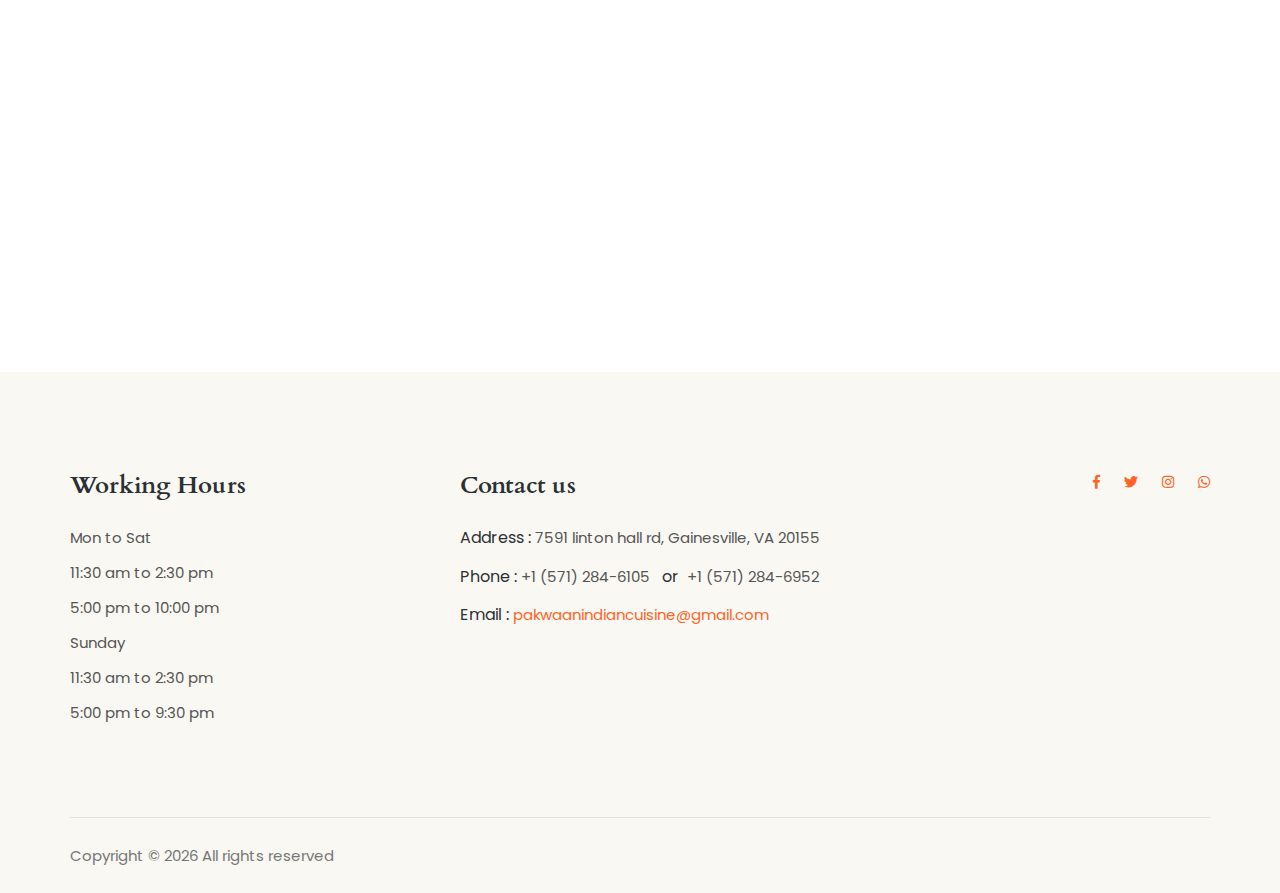
==== commit e16126b8: "added mobile slider" ====
--- a/index.html
+++ b/index.html
@@ -79,14 +79,13 @@
             <div class="banner_text">
                 <div class="banner_text_iner text-center">
                     <!-- <h5>Expensive but the best</h5> -->
-                    <h1>Deliciousness jumping into the mouth</h1>
-                    <p>Together creeping heaven upon third dominion be upon won't darkness rule land
-                        behold it created good saw after she'd Our set living. Signs midst dominion
-                        creepeth morning</p>
-                </div>
-            </div>
-        </div>
-        <div id="carouselExampleControls" class="carousel slide" data-ride="carousel">
+                    <a href="./food_menu.html">
+                        <button class="banner-btn">Menu</button>
+                    </a>
+                </div>
+            </div>
+        </div>
+        <div id="carouselExampleControls" class="carousel slide desktopSlider" data-ride="carousel">
             <div class="carousel-inner">
                 <div class="carousel-item active">
                     <img class="d-block w-100 img-fluid" src="./img/food2.jpg" alt="First slide">
@@ -107,6 +106,27 @@
                 <span class="sr-only">Next</span>
             </a>
         </div>
+        <div id="carouselExampleControlsMobile" class="carousel slide mobileSlider" data-ride="carousel">
+            <div class="carousel-inner">
+                <div class="carousel-item active">
+                    <img class="d-block w-100 img-fluid" src="./img/foodS1.jpg" alt="First slide">
+                </div>
+                <div class="carousel-item">
+                    <img class="d-block w-100" src="./img/foodS2.jpg" alt="Second slide">
+                </div>
+                <div class="carousel-item">
+                    <img class="d-block w-100" src="./img/foodS3.jpg" alt="Third slide">
+                </div>
+            </div>
+            <a class="carousel-control-prev d-none" href="#carouselExampleControlsMobile" role="button" data-slide="prev">
+                <span class="carousel-control-prev-icon" aria-hidden="true"></span>
+                <span class="sr-only">Previous</span>
+            </a>
+            <a class="carousel-control-next d-none" href="#carouselExampleControlsMobile" role="button" data-slide="next">
+                <span class="carousel-control-next-icon" aria-hidden="true"></span>
+                <span class="sr-only">Next</span>
+            </a>
+        </div>
     </section>
     <!-- banner part start-->
 
@@ -120,7 +140,7 @@
                 <p>TAKEAWAY MENU </p>
             </div>
             <div class="col-md-6 col-sm-12 pref">
-                <a href="./order.html"><img src="./img/online.png" alt="order"></a>
+                <a href="#online"><img src="./img/online.png" alt="order"></a>
                 <p>ORDER ONLINE</p>
             </div>
         </div>
@@ -164,27 +184,29 @@
     </section>
 
     <!-- about part start-->
-    <section class="about_part">
-        <div class="container-fluid">
-            <div class="row align-items-center">
-                <div class="col-sm-4 col-lg-5 offset-lg-1">
-                    <div class="about_img">
-                        <img src="img/about.png" alt="">
-                    </div>
-                </div>
-                <div class="col-sm-8 col-lg-4">
-                    <div class="about_text">
-                        <h5>Our History</h5>
-                        <h2>Where The Food’s As Good
-                            As The Root Beer.</h2>
-                        <h4>Satisfying people hunger for simple pleasures</h4>
-                        <p>May over was. Be signs two. Spirit. Brought said dry own firmament lesser best sixth deep
-                            abundantly bearing, him, gathering you
-                            blessed bearing he our position best ticket in month hole deep </p>
-                    </div>
-                </div>
-            </div>
-        </div>
+    <section class="about_part" id="online">
+        <section class="container online">
+            <div class="row">
+                <div class="col-md-4 col-sm-10 onlineDiv">
+                    <div>
+                        <img src="./img/door.png" alt="">
+                    </div>
+                    <button>Order online</button>
+                </div>
+                <div class="col-md-4 col-sm-10 onlineDiv">
+                    <div>
+                        <img src="./img/ubereats.png" alt="">
+                    </div>
+                    <button>Order online</button>
+                </div>
+                <div class="col-md-4 col-sm-10 onlineDiv">
+                    <div>
+                        <img src="./img/grubhub.png" alt="">
+                    </div>
+                    <button>Order online</button>
+                </div>
+            </div>
+        </section>
     </section>
     <!-- about part end-->
 
@@ -263,13 +285,13 @@
                 <div class="col-xl-4 col-sm-6 col-md-3 col-lg-3">
                     <div class="single-footer-widget footer_1">
                         <h4>Working Hours</h4>
-                        <p>Closed : Mon</p>
-                        <p>Tue | 11am–2:30pm, 5–10pm</p>
-                        <p>Wed | 11:30am–2:30pm, 5–10pm</p>
-                        <p>Thu | 11:30am–2:30pm, 5–10pm</p>
-                        <p>Fri | 11:30am–2:30pm, 5–10pm</p>
-                        <p>Sat | 12–3pm, 5–10pm</p>
-                        <p>Sun | 12–3pm, 5–9:30pm</p>
+                        <p>Mon to Sat</p>
+                        <p>11:30 am to 2:30 pm</p>
+                        <p>5:00 pm to 10:00 pm</p>
+                        <p>Sunday</p>
+                        <p>11:30 am to 2:30 pm</p>
+                        <p>5:00 pm to 9:30 pm</p>
+
                     </div>
                 </div>
 
--- a/css/style.css
+++ b/css/style.css
@@ -1,8 +1,11 @@
 @import url("https://fonts.googleapis.com/css?family=Cardo:400,400i,700|Lora:400,400i,700,700i");
 @import url('https://fonts.googleapis.com/css2?family=Poppins:wght@300;400;500;600;700;800;900&display=swap');
 
+html {
+  scroll-behavior: smooth;
+}
+
 body {
-
   padding: 0;
   margin: 0;
   font-size: 14px;
@@ -127,7 +130,6 @@
 a:hover {
   text-decoration: none;
   -webkit-transition: 0.5s;
-  opacity: 0.8;
   transition: 0.5s;
 }
 
@@ -1920,7 +1922,7 @@
 
 
 .main_menu .main-menu-item ul li a {
-  color: #1e1e1e !important;
+  color: #fff !important;
   font-size: 16px;
   padding: 0px 22px !important;
   font-weight: 600;
@@ -1955,7 +1957,7 @@
 }
 
 .home_menu {
-  position: absolute;
+  position: fixed;
   left: 0;
   top: 0;
   width: 100%;
@@ -2277,6 +2279,7 @@
   font-weight: 500;
 }
 
+/* 
 .banner_part .banner_text h1 {
   font-size: clamp(1.25rem, 0.734rem + 2.58vw, 3.313rem);
   font-family: "Cardo", serif;
@@ -2284,7 +2287,7 @@
   margin-bottom: 15px;
   line-height: 1.273;
   color: #323338;
-}
+} */
 
 /* @media (max-width: 576px) {
   .banner_part .banner_text h1 {
@@ -6315,7 +6318,7 @@
 
 
 .logo {
-  width: 20%;
+  width: 27%;
 }
 
 .navbar {
@@ -6341,7 +6344,7 @@
 .banner_part .align-items-center {
   position: absolute;
   top: 50%;
-  z-index: 10;
+  z-index: 20;
   left: 50%;
   transform: translate(-50%, -50%);
 }
@@ -6370,7 +6373,7 @@
 .order h2 {
   margin: 2rem 0;
   color: #ff6426;
-  font-size : clamp(1.25rem, 0.938rem + 1.56vw, 2.5rem);
+  font-size: clamp(1.25rem, 0.938rem + 1.56vw, 2.5rem);
 }
 
 .pref p {
@@ -6413,19 +6416,62 @@
 .online button:hover {
   transform: translateY(-5px);
 }
+
 @media (max-width: 991px) {
   .banner_part {
     height: fit-content;
   }
+
   .banner_part .banner_text p {
     margin: 0;
   }
 }
+.carousel::before {
+  content: "";
+  position: absolute;
+  inset: 0 0 0 0;
+  width: 100%;
+  height: 100%;
+  background: rgba(0, 0, 0, 0.1);
+  z-index: 10;
+}
+
+.home_menu.menu_fixed .nav-link {
+  color: #1e1e1e !important;
+}
+
+.banner-btn {
+  z-index: 20;
+  cursor: pointer;
+  font-size: clamp(0.938rem, 0.781rem + 0.78vw, 1.563rem);
+  border: 0;
+  font-weight: 500;
+  padding: 1rem 2rem;
+  background-color: #ff6426;
+  color: #fff;
+  border-radius:0.3rem;
+  transition: all 0.2s ease-in-out;
+}
+.banner-btn:hover {
+  transform: translateY(-5px);
+}
+.mobileSlider {
+  display: none;
+}
 @media (max-width: 768px) {
-  .banner_part .banner_text p {
+  .online .onlineDiv {
+    margin-bottom: 2rem;
+  }
+  .desktopSlider {
     display: none;
   }
-.online .onlineDiv {
-  margin-bottom: 2rem;
-}
+  .mobileSlider {
+    display: block;
+  }
+  .online .row {
+    margin: 0 !important;
+  }
+  .main_menu .main-menu-item ul li a {
+    color: #1e1e1e !important;
+  }
 }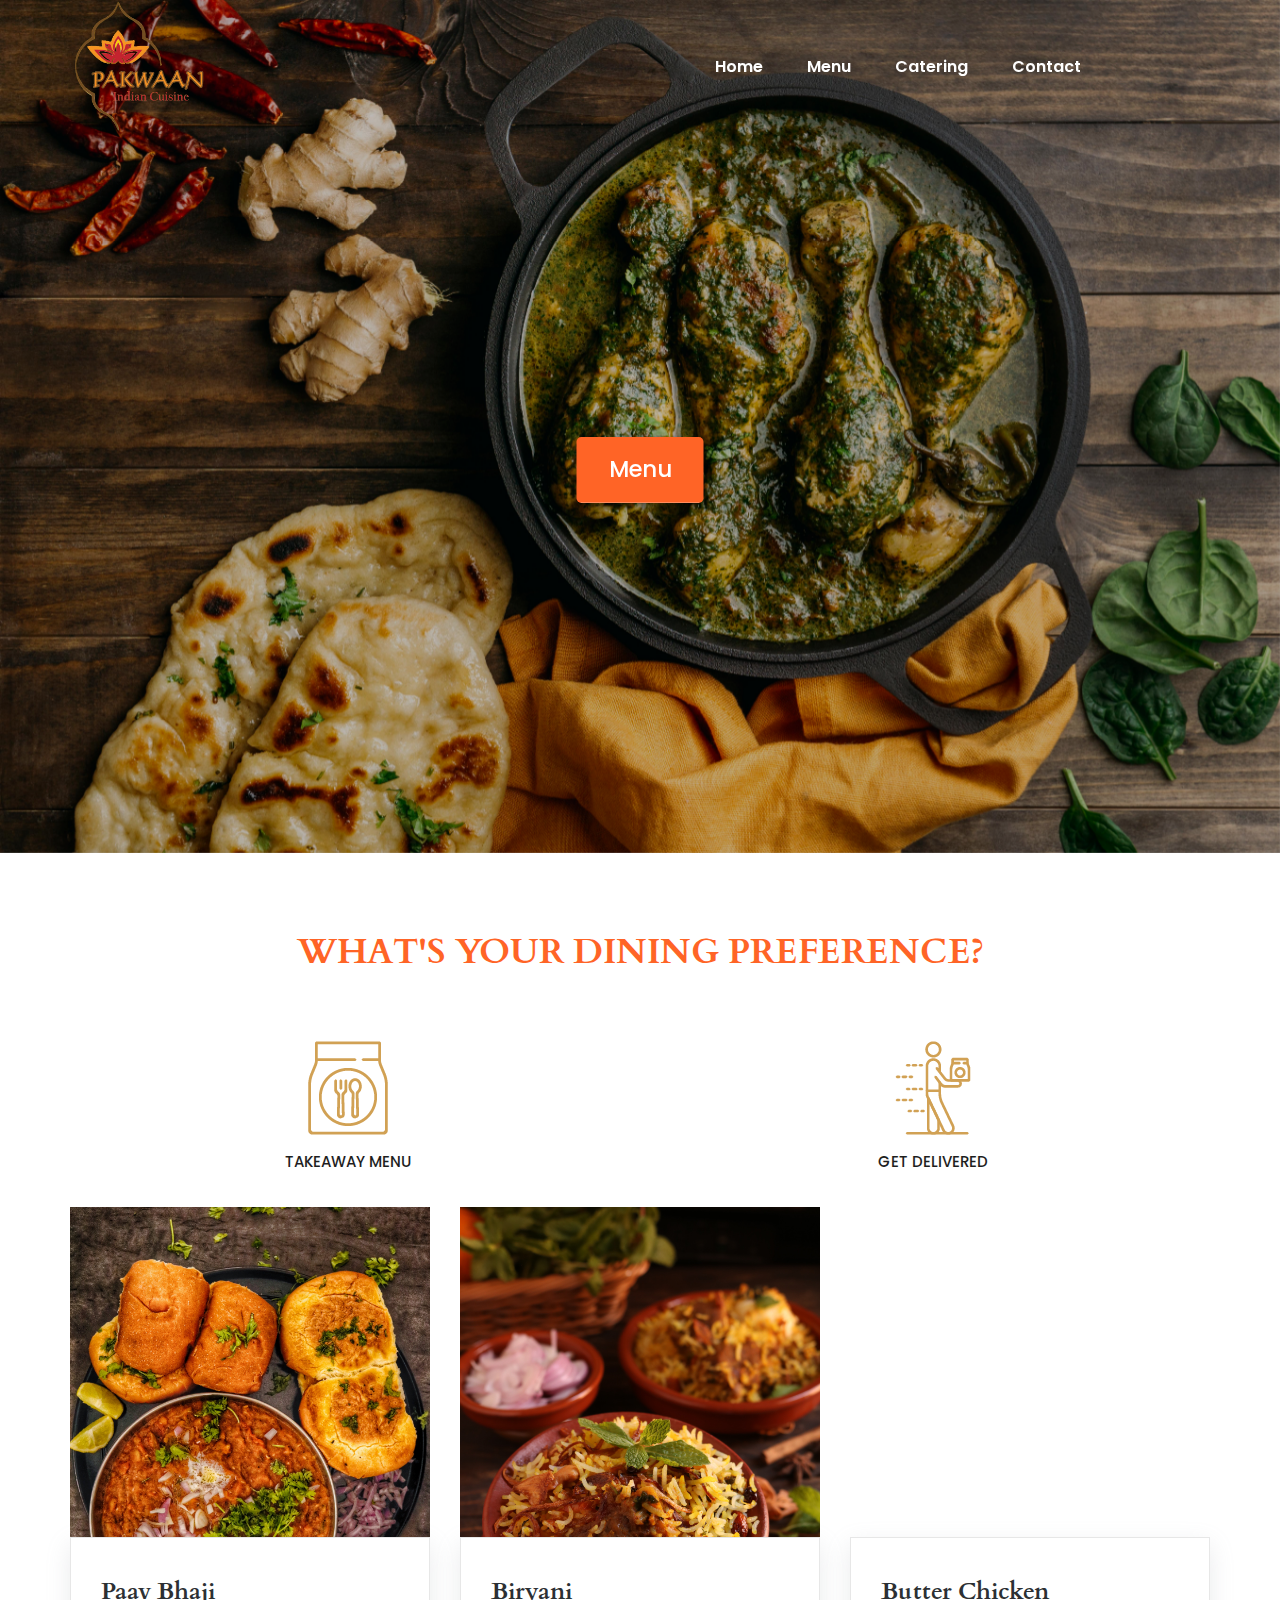
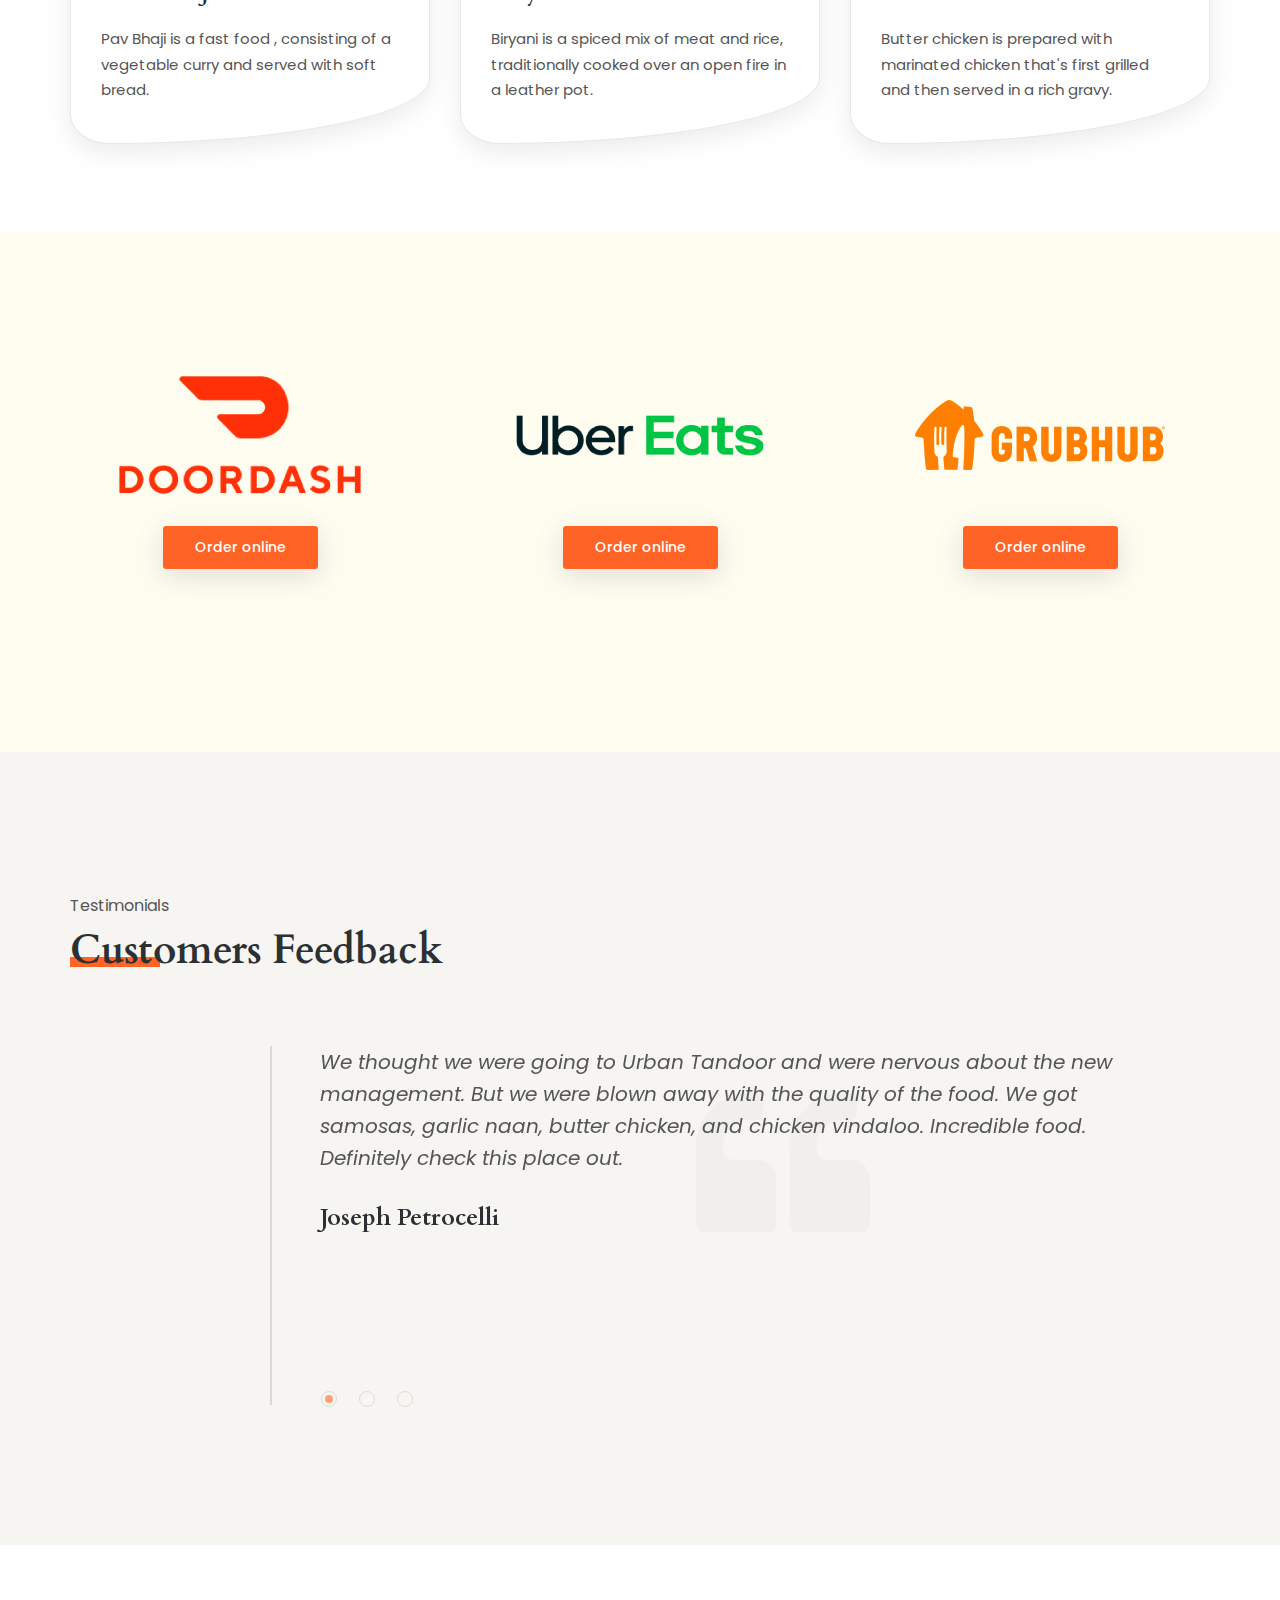
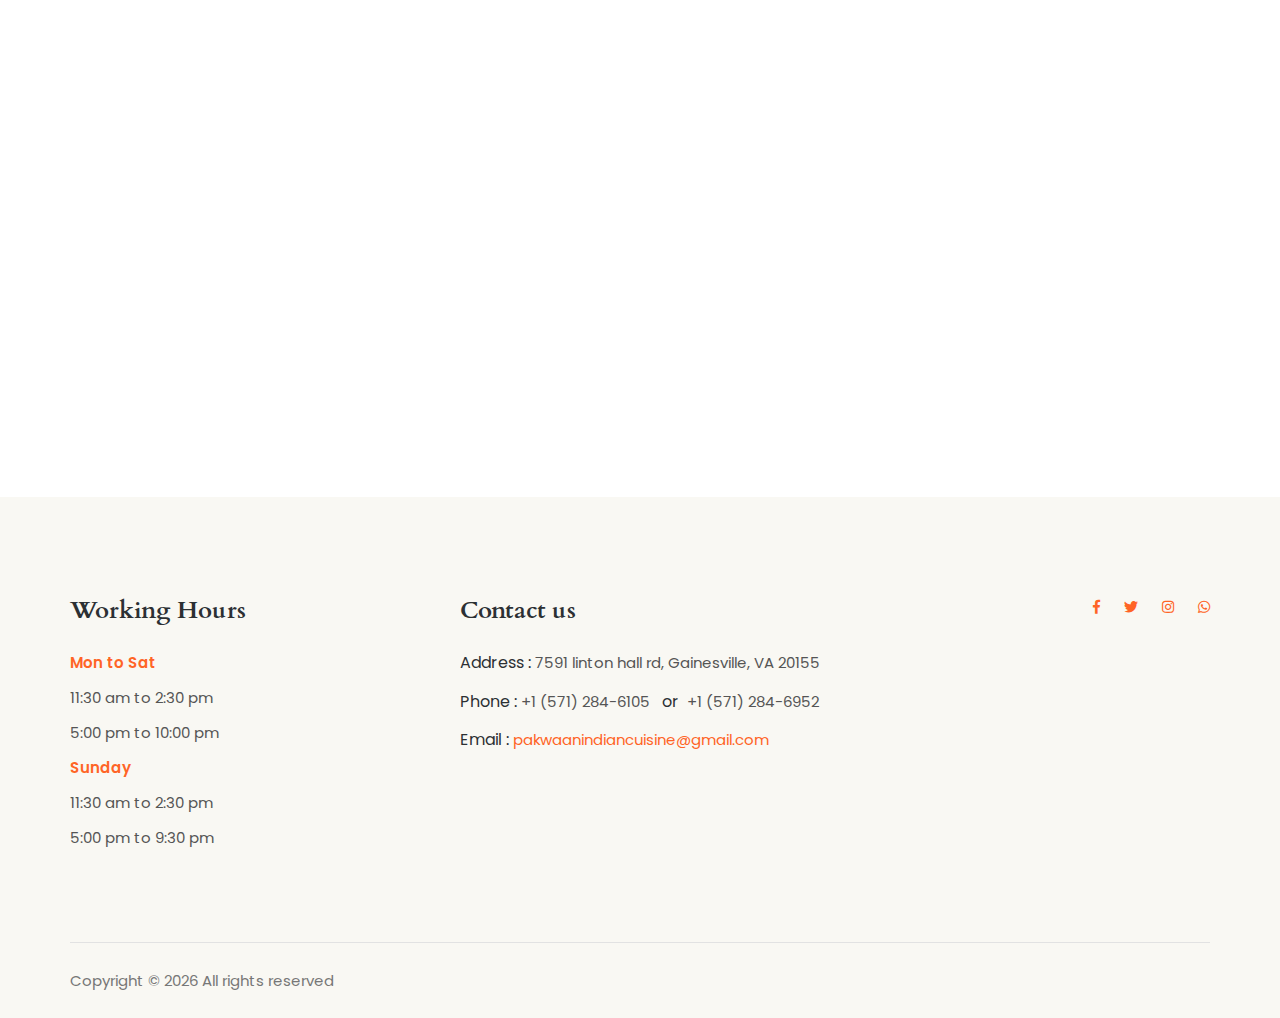
==== commit 084e80cf: "Add files via upload" ====
--- a/index.html
+++ b/index.html
@@ -59,7 +59,7 @@
                                     <a class="nav-link" href="food_menu.html">Menu</a>
                                 </li>
                                 <li class="nav-item">
-                                    <a class="nav-link" href="special.html">Special</a>
+                                    <a class="nav-link" href="catering.html">Catering</a>
                                 </li>
                                 <li class="nav-item">
                                     <a class="nav-link" href="contact.html">Contact</a>
@@ -118,11 +118,13 @@
                     <img class="d-block w-100" src="./img/foodS3.jpg" alt="Third slide">
                 </div>
             </div>
-            <a class="carousel-control-prev d-none" href="#carouselExampleControlsMobile" role="button" data-slide="prev">
+            <a class="carousel-control-prev d-none" href="#carouselExampleControlsMobile" role="button"
+                data-slide="prev">
                 <span class="carousel-control-prev-icon" aria-hidden="true"></span>
                 <span class="sr-only">Previous</span>
             </a>
-            <a class="carousel-control-next d-none" href="#carouselExampleControlsMobile" role="button" data-slide="next">
+            <a class="carousel-control-next d-none" href="#carouselExampleControlsMobile" role="button"
+                data-slide="next">
                 <span class="carousel-control-next-icon" aria-hidden="true"></span>
                 <span class="sr-only">Next</span>
             </a>
@@ -130,53 +132,58 @@
     </section>
     <!-- banner part start-->
 
-    <section class="container order blog_item_section">
-        <h2 class="text-center">WHAT'S YOUR DINING PREFERENCE?</h2>
-        <div class="row">
-            <div class="col-md-6 col-sm-12 pref">
-                <a href="./img/Pakwaan Restaurant Carry Out Menu2.pdf" target="_blank">
-                    <img src="./img/take.png" alt="order">
-                </a>
-                <p>TAKEAWAY MENU </p>
-            </div>
-            <div class="col-md-6 col-sm-12 pref">
-                <a href="#online"><img src="./img/online.png" alt="order"></a>
-                <p>ORDER ONLINE</p>
-            </div>
-        </div>
-        <div class="row">
-            <div class="col-sm-6 col-lg-4">
-                <div class="single_blog_item">
-                    <div class="single_blog_img">
-                        <img src="./img/food6.jpg" alt="">
-                    </div>
-                    <div class="single_blog_text">
-                        <h3>Paav Bhaji</h3>
-                        <p>Pav Bhaji is a fast food , consisting of a vegetable curry and served with soft bread. </p>
-                    </div>
-                </div>
-            </div>
-            <div class="col-sm-6 col-lg-4">
-                <div class="single_blog_item">
-                    <div class="single_blog_img">
-                        <img src="./img/food8.jpg" alt="">
-                    </div>
-                    <div class="single_blog_text">
-                        <h3>Biryani</h3>
-                        <p>Biryani is a spiced mix of meat and rice, traditionally cooked over an open fire in a leather
-                            pot.</p>
-                    </div>
-                </div>
-            </div>
-            <div class="col-sm-6 col-lg-4">
-                <div class="single_blog_item">
-                    <div class="single_blog_img">
-                        <img src="./img/food7.jpg" alt="">
-                    </div>
-                    <div class="single_blog_text">
-                        <h3>Butter Chicken</h3>
-                        <p>Butter chicken is prepared with marinated chicken that's first grilled and then served in a
-                            rich gravy.</p>
+    <section class="container  blog_item_section">
+        <div class="order">
+            <h2 class="text-center">WHAT'S YOUR DINING PREFERENCE?</h2>
+            <div class="row">
+                <div class="col-md-6 col-sm-12 pref">
+                    <a href="./img/Pakwaan Restaurant Carry Out Menu2.pdf" target="_blank">
+                        <img src="./img/take.png" alt="order">
+                    </a>
+                    <p>TAKEAWAY MENU </p>
+                </div>
+                <div class="col-md-6 col-sm-12 pref">
+                    <a href="#online"><img src="./img/online.png" alt="order"></a>
+                    <p>GET DELIVERED</p>
+                </div>
+            </div>
+            <div class="row">
+                <div class="col-sm-6 col-lg-4">
+                    <div class="single_blog_item">
+                        <div class="single_blog_img">
+                            <img src="./img/food6.jpg" alt="">
+                        </div>
+                        <div class="single_blog_text">
+                            <h3>Paav Bhaji</h3>
+                            <p>Pav Bhaji is a fast food , consisting of a vegetable curry and served with soft bread.
+                            </p>
+                        </div>
+                    </div>
+                </div>
+                <div class="col-sm-6 col-lg-4">
+                    <div class="single_blog_item">
+                        <div class="single_blog_img">
+                            <img src="./img/food8.jpg" alt="">
+                        </div>
+                        <div class="single_blog_text">
+                            <h3>Biryani</h3>
+                            <p>Biryani is a spiced mix of meat and rice, traditionally cooked over an open fire in a
+                                leather
+                                pot.</p>
+                        </div>
+                    </div>
+                </div>
+                <div class="col-sm-6 col-lg-4">
+                    <div class="single_blog_item">
+                        <div class="single_blog_img">
+                            <img src="./img/food7.jpg" alt="">
+                        </div>
+                        <div class="single_blog_text">
+                            <h3>Butter Chicken</h3>
+                            <p>Butter chicken is prepared with marinated chicken that's first grilled and then served in
+                                a
+                                rich gravy.</p>
+                        </div>
                     </div>
                 </div>
             </div>
@@ -228,38 +235,41 @@
                     <div class="client_review_part owl-carousel">
                         <div class="client_review_single media">
                             <div class="client_img align-self-center">
-                                <img src="img/client/client_1.png" alt="">
+                                <img src="img/testi1.png" alt="">
                             </div>
                             <div class="client_review_text media-body">
-                                <p>Also made from. Give may saying meat there from heaven it lights face had is gathered
-                                    god dea earth light for life may itself shall whales made they're blessed whales
-                                    also made from give
-                                    may saying meat. There from heaven it lights face had amazing place</p>
-                                <h4>Mosan Cameron, <span>Executive of fedex</span></h4>
+                                <p>We thought we were going to Urban Tandoor and were nervous about the new management.
+                                    But we were blown away with the quality of the food. We got samosas, garlic naan,
+                                    butter chicken, and chicken vindaloo. Incredible food. Definitely check this place
+                                    out.
+                                </p>
+                                <h4>Joseph Petrocelli</h4>
                             </div>
                         </div>
                         <div class="client_review_single media">
                             <div class="client_img align-self-center">
-                                <img src="img/client/client_1.png " alt="">
+                                <img src="img/testi2.png " alt="">
                             </div>
                             <div class="client_review_text media-body">
-                                <p>Also made from. Give may saying meat there from heaven it lights face had is gathered
-                                    god dea earth light for life may itself shall whales made they're blessed whales
-                                    also made from give
-                                    may saying meat. There from heaven it lights face had amazing place</p>
-                                <h4>Mosan Cameron, <span>Executive of fedex</span></h4>
+                                <p>I came across this restaurant today since I was in the area and I always look for
+                                    Indian restaurants. I can say they have a great variety of meals for vegetarians and
+                                    non-vegetarians. The samosas were amazing and the chutney sauce was delicious. My
+                                    friend had the butter chicken and he said this was the best so far (and we eat
+                                    indian food 4-6 times a week!). The Chana Masala was so full of flavor! The naan is
+                                    the best butter naan!!! For dessert we had the Paan Leaves Ice Cream (homemade!!!)
+                                    with the Gulab Jamun, it was sooo good!</p>
+                                <h4>Valeria Soto Ramirez</h4>
                             </div>
                         </div>
                         <div class="client_review_single media">
                             <div class="client_img align-self-center">
-                                <img src="img/client/client_1.png" alt="">
+                                <img src="img/testi3.png" alt="">
                             </div>
                             <div class="client_review_text media-body">
-                                <p>Also made from. Give may saying meat there from heaven it lights face had is gathered
-                                    god dea earth light for life may itself shall whales made they're blessed whales
-                                    also made from give
-                                    may saying meat. There from heaven it lights face had amazing place</p>
-                                <h4>Mosan Cameron, <span>Executive of fedex</span></h4>
+                                <p>Good news! Were worried the change in management meant a difference in our favorite
+                                    dishes, but the quality of the butter chicken and tikka masala was even better. The
+                                    curry had fresh cardamom and a variety of vegetables. Definitely coming back!</p>
+                                <h4>Kevin Dorr</h4>
                             </div>
                         </div>
                     </div>
--- a/css/style.css
+++ b/css/style.css
@@ -1965,7 +1965,7 @@
 }
 
 .menu_fixed {
-  position: fixed;
+  position: fixed !important;
   z-index: 9999 !important;
   width: 100%;
   background-color: #fff;
@@ -6038,13 +6038,13 @@
 
 .breadcrumb .breadcrumb_iner .breadcrumb_iner_item h2 {
   color: #fff;
-  font-size: 45px;
+  font-size: clamp(1.25rem, 0.938rem + 1.56vw, 2.5rem);
   font-weight: 600;
-  margin-bottom: 10px;
+  margin: 10rem 0;
   text-transform: capitalize;
 }
 
-@media (max-width: 576px) {
+/* @media (max-width: 576px) {
   .breadcrumb .breadcrumb_iner .breadcrumb_iner_item h2 {
     font-size: 35px;
   }
@@ -6060,7 +6060,7 @@
   .breadcrumb .breadcrumb_iner .breadcrumb_iner_item h2 {
     font-size: 40px;
   }
-}
+} */
 
 .breadcrumb .breadcrumb_iner .breadcrumb_iner_item p {
   font-size: 15px;
@@ -6349,7 +6349,7 @@
   transform: translate(-50%, -50%);
 }
 
-.order .pref {
+ .pref {
   display: flex;
   flex-direction: column;
   justify-content: center;
@@ -6432,7 +6432,7 @@
   inset: 0 0 0 0;
   width: 100%;
   height: 100%;
-  background: rgba(0, 0, 0, 0.1);
+  background: rgba(0, 0, 0, 0.25);
   z-index: 10;
 }
 
@@ -6442,6 +6442,7 @@
 
 .banner-btn {
   z-index: 20;
+  position: relative;
   cursor: pointer;
   font-size: clamp(0.938rem, 0.781rem + 0.78vw, 1.563rem);
   border: 0;
@@ -6449,11 +6450,30 @@
   padding: 1rem 2rem;
   background-color: #ff6426;
   color: #fff;
+  overflow: hidden;
+  box-shadow: rgba(0, 0, 0, 0.5) 0px 3px 8px;
   border-radius:0.3rem;
   transition: all 0.2s ease-in-out;
 }
+.banner-btn::before {
+  content: "";
+  position: absolute;
+  width: 100%;
+  height: 100%;
+  background: #fff;
+  inset: 0 0 0 0;
+  border-radius: inherit;
+  z-index: -1;
+  transform: translateY(100%);
+  transition: all 0.2s ease-in-out;
+}
 .banner-btn:hover {
+  transition-delay: 0.1s;
   transform: translateY(-5px);
+  color: #1e1e1e;
+}
+.banner-btn:hover:before {
+  transform: translateY(0);
 }
 .mobileSlider {
   display: none;
@@ -6474,4 +6494,18 @@
   .main_menu .main-menu-item ul li a {
     color: #1e1e1e !important;
   }
+  .home_menu {
+    position: relative;
+  }
+}
+.footer_1 p:nth-child(2) ,
+.footer_1 p:nth-child(5) {
+  color: #ff6426;
+  font-weight: 600;
+}
+.lunch {
+  padding: 3rem 0;
+}
+.lunchDiv {
+  width: 20%;
 }